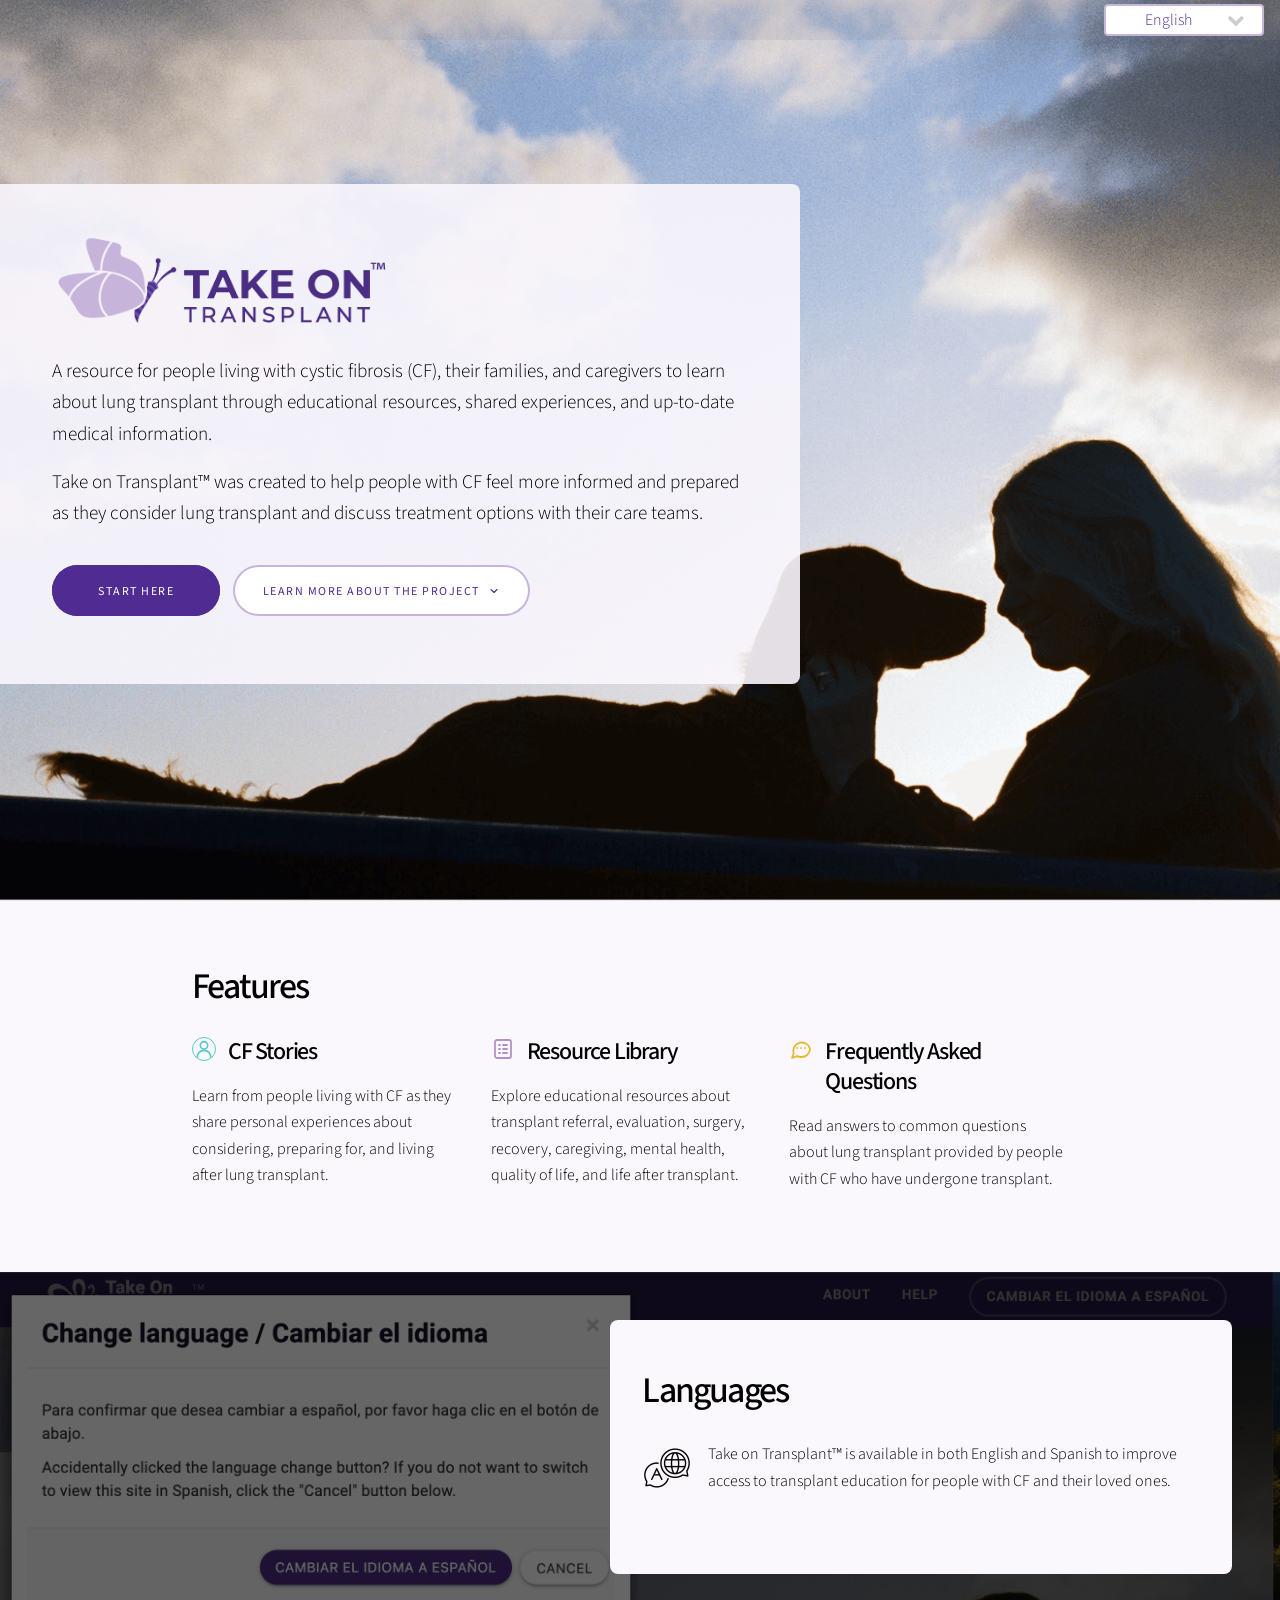
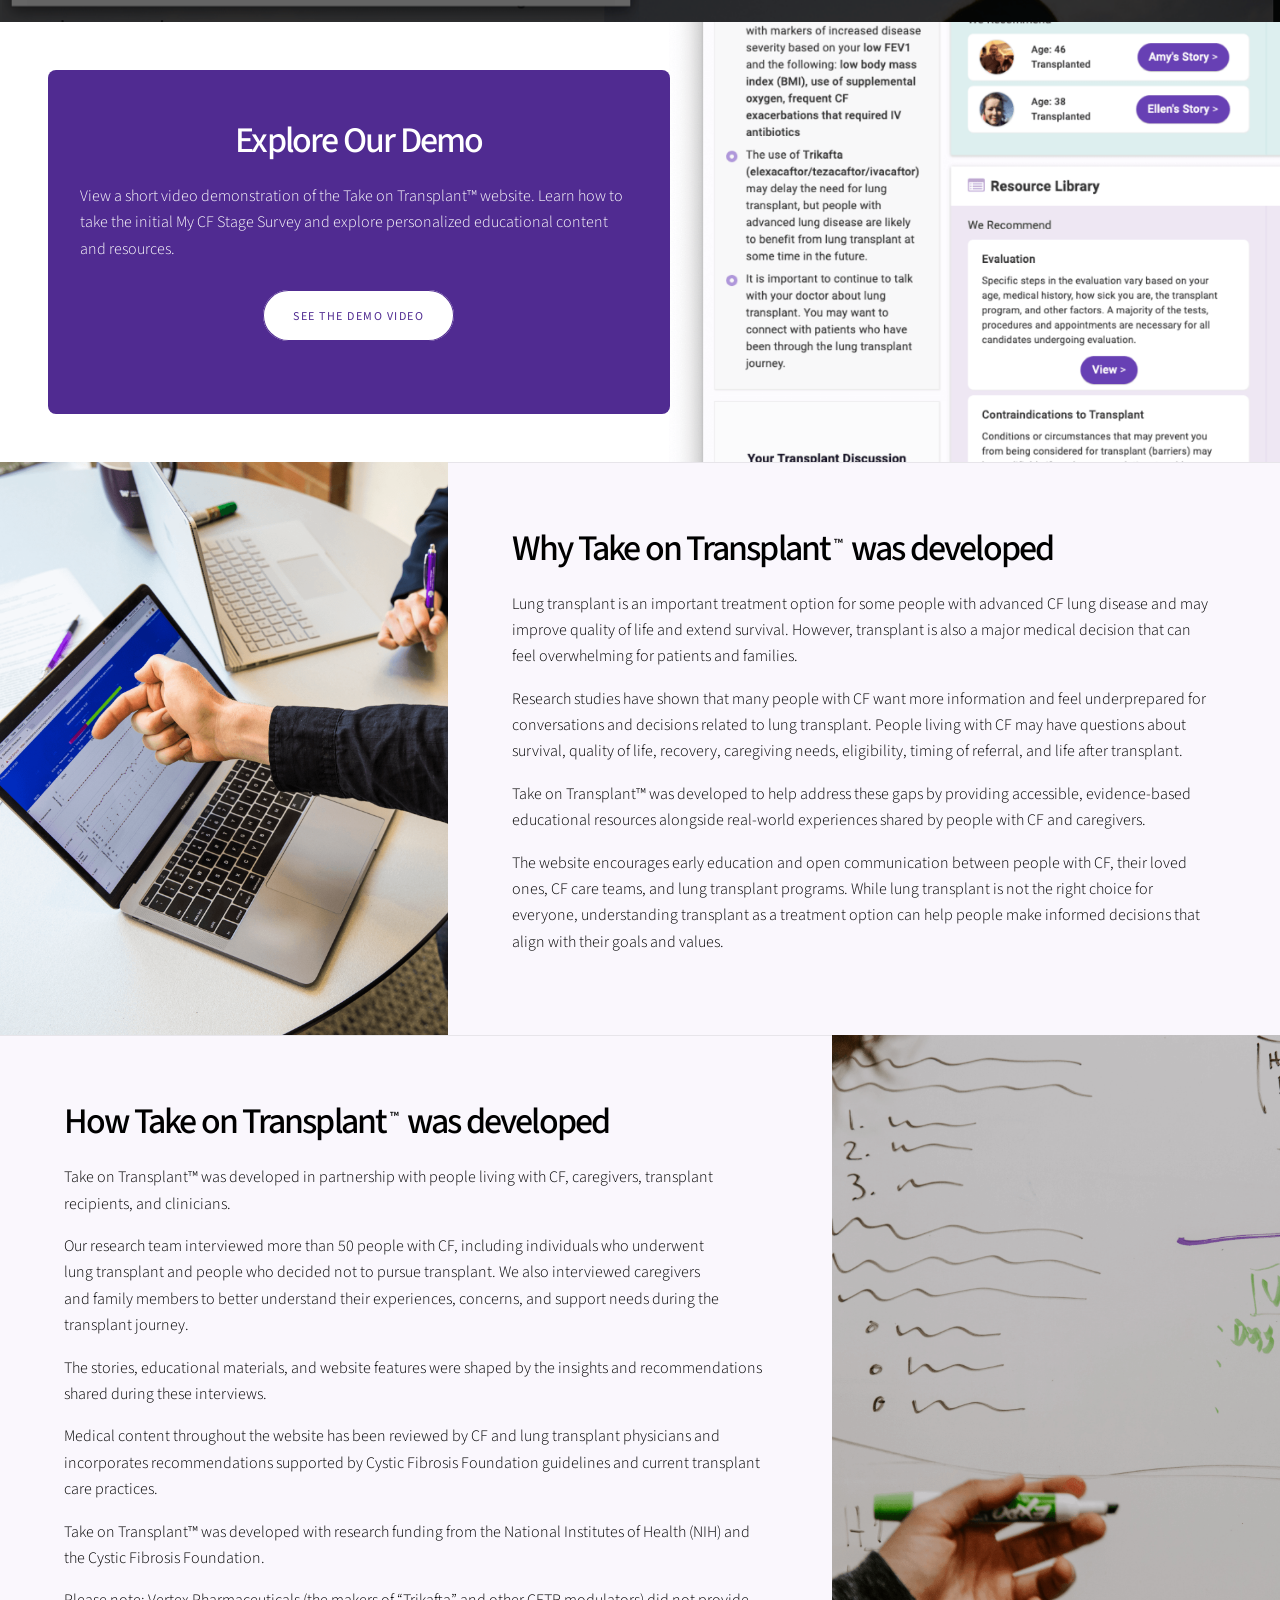
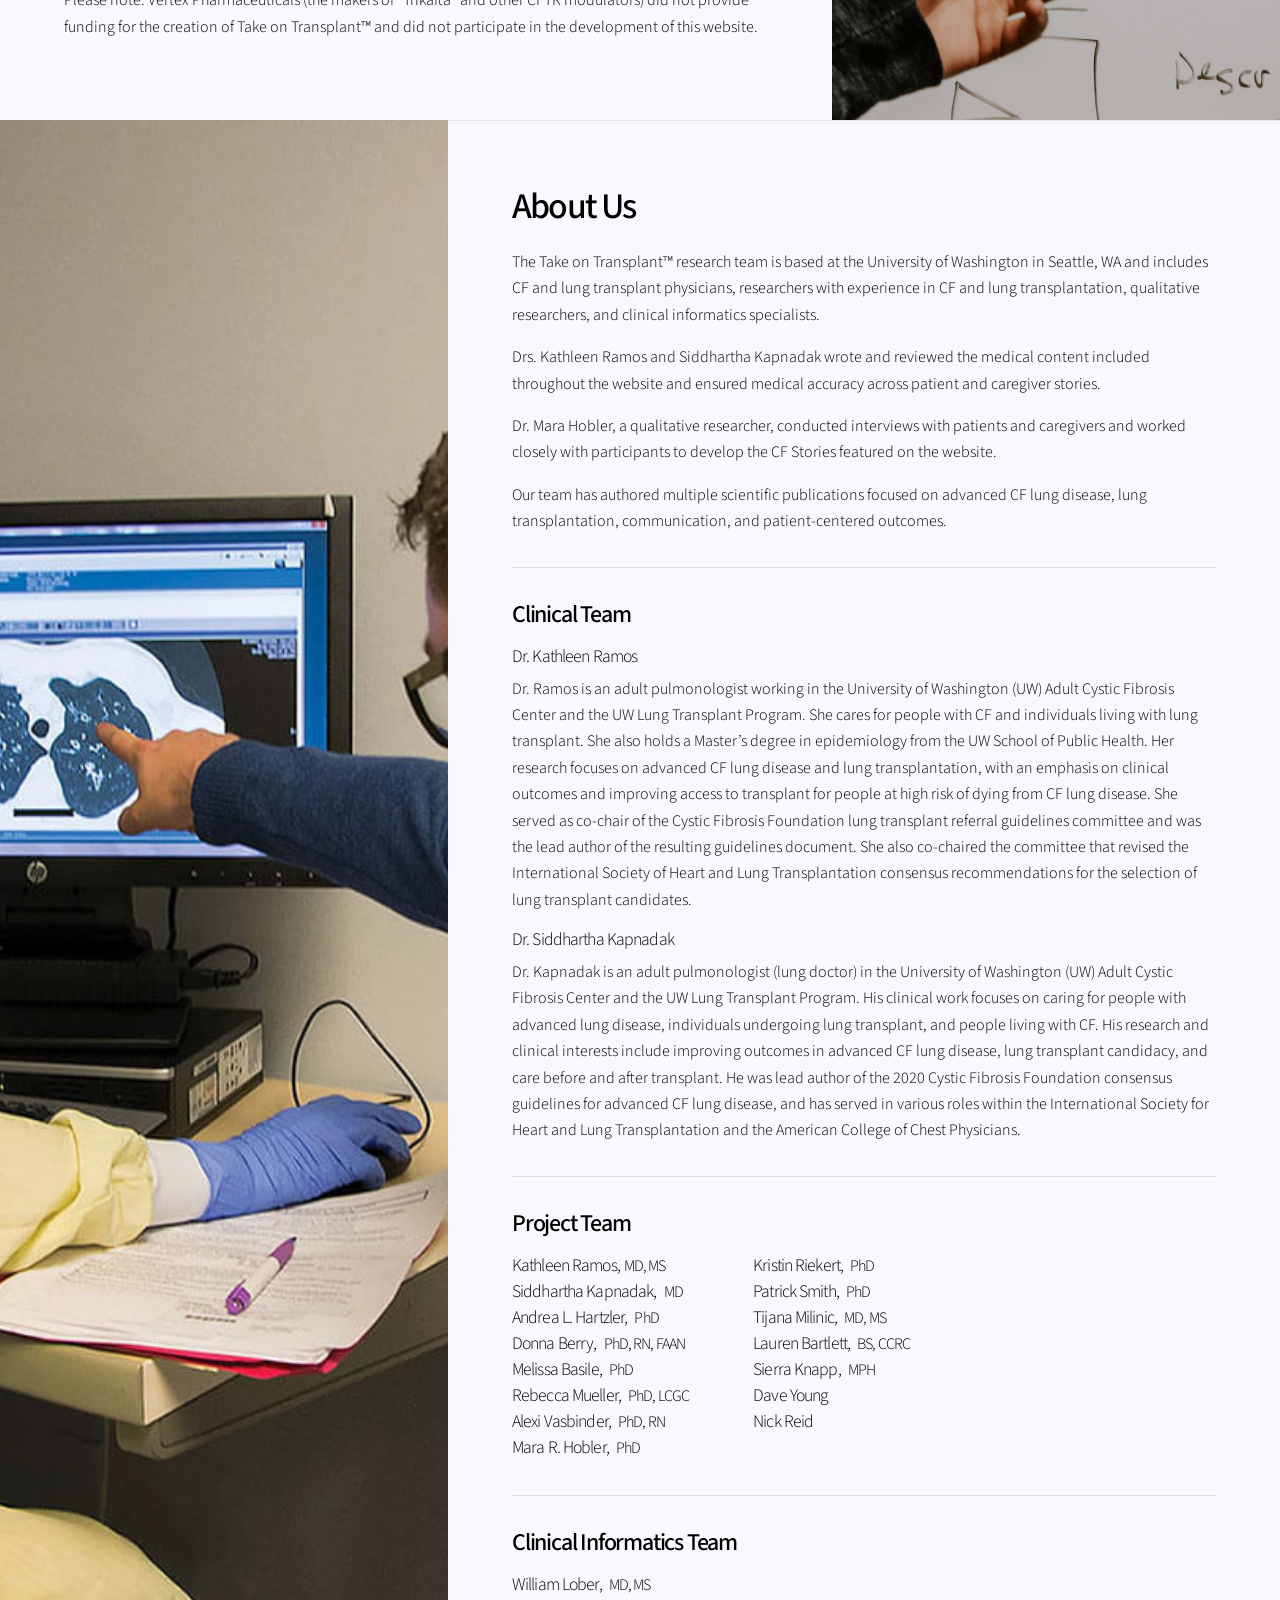
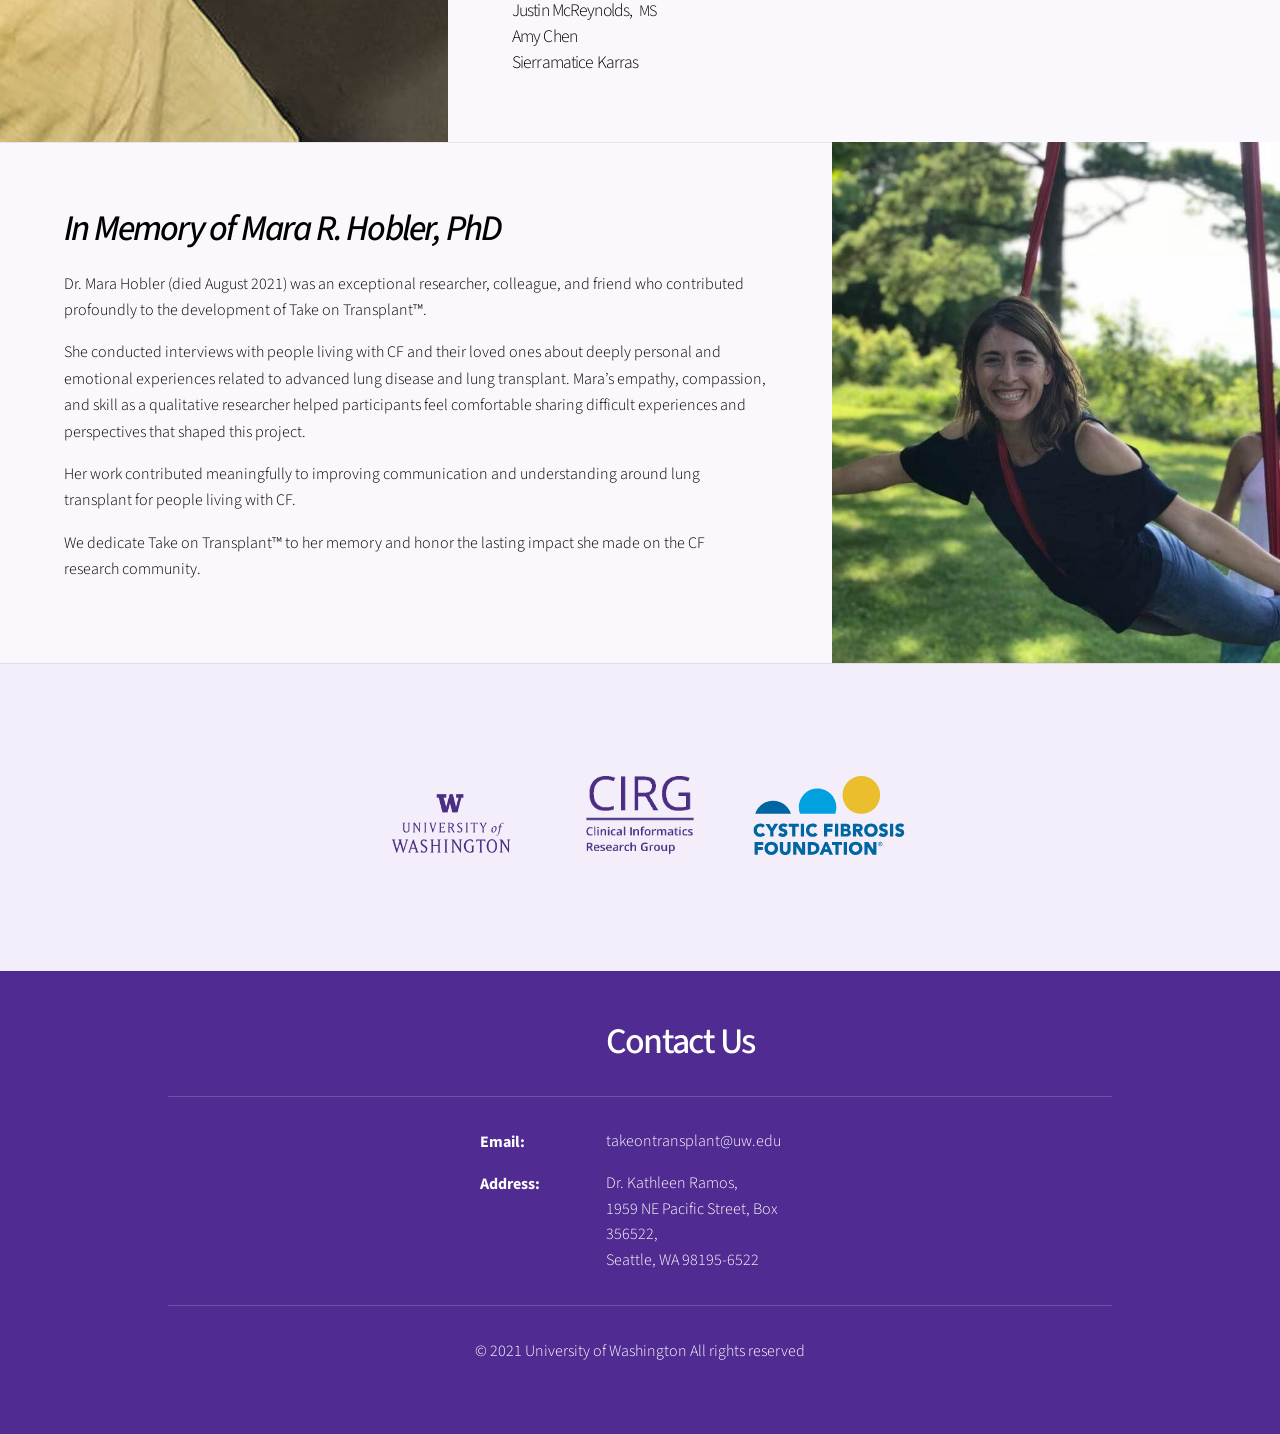
==== index.html @ 7a543ce3 "fix README, minor styling fixes" ====
<!doctype html>

<html lang="en">
  <head>
    <title>Take on Transplant</title>
    <meta charset="utf-8" />
    <meta
      name="viewport"
      content="width=device-width, initial-scale=1, user-scalable=no"
    />
    <meta
      name="description"
      content="Take on Transplant is a resource for people living with cystic fibrosis (CF), their families, and caregivers to learn about lung transplant through educational resources, shared experiences, and up-to-date medical information."
    />
    <link rel="preconnect" href="https://fonts.googleapis.com" />
    <link rel="preconnect" href="https://fonts.gstatic.com" crossorigin />
    <link
      href="https://fonts.googleapis.com/css?family=Source+Sans+Pro:300,300i,400,400i,700,700i&display=swap"
      rel="stylesheet"
    />
    <link rel="icon" type="image/x-icon" href="favicon.ico" />
    <link
      rel="stylesheet"
      href="assets/css/main.css?08-16-26%2015%3A47%3A34%20"
    />
  </head>
  <noscript
    ><p class="noscript">Your browser does not support JavaScript!</p></noscript
  >
  <body class="is-preload">
    <header>
      <div>
        <select
          id="languageSwitcher"
          aria-label="Select language"
          data-i18n-attr="aria-label:languageSwitcherLabel"
        >
          <option value="en_US">English</option>
          <option value="es_MX">Español</option>
        </select>
      </div>
    </header>

    <!-- Wrapper -->
    <div id="wrapper" class="divided">
      <!-- One -->
      <section
        class="banner style2 orient-left content-align-left fullscreen bg-alt"
      >
        <div class="content wide default-background lighten">
          <h1 class="hero-logo-container">
            <img
              src="images/Take_on_Transplant_01_cropped.png"
              alt="Take on Transplant"
              class="hero-logo"
            />
          </h1>
          <p class="major" data-i18n="heroDescription1">
            A resource for people living with cystic fibrosis (CF), their
            families, and caregivers to learn about lung transplant through
            educational resources, shared experiences, and up-to-date medical
            information.
          </p>
          <p class="major" data-i18n="heroDescription2">
            Take on Transplant™ was created to help people with CF feel more
            informed and prepared as they consider lung transplant and discuss
            treatment options with their care teams.
          </p>

          <ul class="actions stacked">
            <li class="hero-buttons-container">
              <a
                href="https://clone-dhair2-dev.cirg.washington.edu/"
                class="button big wide primary"
                id="btnGoToApp"
              >
                <span data-i18n="startHere">Start Here</span>
              </a>
              <a href="#first" class="button big wide">
                <span data-i18n="learnMore">Learn More About the Project</span>
                <svg
                  class="button-icon"
                  viewBox="0 0 24 24"
                  aria-hidden="true"
                  focusable="false"
                >
                  <path d="M6 9l6 6 6-6" />
                </svg>
              </a>
            </li>
          </ul>
        </div>
        <div class="image">
          <img src="images/Logo Background.png" alt="" loading="lazy" />
        </div>
      </section>
      <section class="default-background wrapper style1 align-left">
        <div class="inner">
          <h2 id="first" data-i18n="featuresTitle">Features</h2>
          <div class="items features-container">
            <section class="feature">
              <div class="feature-title">
                <svg
                  class="feature-icon story"
                  viewBox="0 0 24 24"
                  aria-hidden="true"
                  focusable="false"
                >
                  <circle cx="12" cy="8" r="4" />
                  <path d="M4.5 21a7.5 7.5 0 0 1 15 0" />
                </svg>
                <h3 data-i18n="cfStoriesTitle">CF Stories</h3>
              </div>
              <p data-i18n="cfStoriesDescription">
                Learn from people living with CF as they share personal
                experiences about considering, preparing for, and living after
                lung transplant.
              </p>
            </section>
            <section class="feature">
              <div class="feature-title">
                <svg
                  class="feature-icon resource"
                  viewBox="0 0 24 24"
                  aria-hidden="true"
                  focusable="false"
                >
                  <rect x="4" y="3" width="16" height="18" rx="2" />
                  <path d="M8 8h1M12 8h4M8 12h1M12 12h4M8 16h1M12 16h4" />
                </svg>
                <h3 data-i18n="resourceLibraryTitle">Resource Library</h3>
              </div>
              <p data-i18n="resourceLibraryDescription">
                Explore educational resources about transplant referral,
                evaluation, surgery, recovery, caregiving, mental health,
                quality of life, and life after transplant.
              </p>
            </section>
            <section class="feature">
              <div class="feature-title">
                <svg
                  class="feature-icon faq"
                  viewBox="0 0 24 24"
                  aria-hidden="true"
                  focusable="false"
                >
                  <path
                    d="M21 11.5a8.4 8.4 0 0 1-9 8.5 9.7 9.7 0 0 1-4-.9L3 21l1.6-4.3A8.3 8.3 0 1 1 21 11.5Z"
                  />
                  <path d="M8 11h.01M12 11h.01M16 11h.01" />
                </svg>
                <h3 data-i18n="faqTitle">Frequently Asked Questions</h3>
              </div>
              <p data-i18n="faqDescription">
                Read answers to common questions about lung transplant provided
                by people with CF who have undergone transplant.
              </p>
            </section>
          </div>
        </div>
      </section>

      <section
        class="spotlight style5 orient-right content-align-left image-position-left invert"
      >
        <div class="image fade-bg">
          <img
            src="images/languageSwitch.png"
            alt="Language Switch"
            loading="lazy"
          />
        </div>
        <div class="content default-background">
          <h2 id="languages" class="default-color text-left" data-i18n="languagesTitle">
            Languages
          </h2>
          <div class="items flex-align-center pt-half pb-2 default-color">
            <img
              src="images/language.png"
              alt="Language icon"
              width="50"
              loading="lazy"
            />
            <p data-i18n="languagesDescription" class="text-left">
              Take on Transplant™ is available in both English and Spanish to
              improve access to transplant education for people with CF and
              their loved ones.
            </p>
          </div>
        </div>
      </section>

      <section
        class="spotlight style5 orient-left content-align-left image-position-center invert"
        style="background: #502b91"
        id="videoDemoSection"
      >
        <div class="content">
          <h2 id="demo" data-i18n="exploreDemoTitle">Explore Our Demo</h2>

          <p
            class="content-description text-left"
            data-i18n="exploreDemoDescription"
          >
            View a short video demonstration of the Take on Transplant™ website.
            Learn how to take the initial My CF Stage Survey and explore
            personalized educational content and resources.
          </p>

          <a onclick="showVideo(event, false)" href="#video" class="button">
            <span data-i18n="seeDemoVideo">See the Demo Video</span>
          </a>
          <p></p>
        </div>
        <div class="image">
          <img src="images/Header.png" alt="" loading="lazy" />
        </div>
      </section>

      <section class="wrapper style1 align-center is-hidden" id="videoSection">
        <div class="inner video-wrapper">
          <div class="video-close-container">
            <button class="button plain" onClick="killVideo()">Close X</button>
          </div>
          <div class="video-container"></div>
        </div>
      </section>

      <section
        class="default-background spotlight style1 orient-right content-align-left image-position-center"
      >
        <div class="content">
          <h2 data-i18n-html="whyDevelopedTitle">
            Why Take on Transplant<sup>™</sup> was developed
          </h2>
          <p data-i18n="whyDevelopedParagraph1">
            Lung transplant is an important treatment option for some people
            with advanced CF lung disease and may improve quality of life and
            extend survival. However, transplant is also a major medical
            decision that can feel overwhelming for patients and families.
          </p>
          <p data-i18n="whyDevelopedParagraph2">
            Research studies have shown that many people with CF want more
            information and feel underprepared for conversations and decisions
            related to lung transplant. People living with CF may have questions
            about survival, quality of life, recovery, caregiving needs,
            eligibility, timing of referral, and life after transplant.
          </p>
          <p data-i18n="whyDevelopedParagraph3">
            Take on Transplant™ was developed to help address these gaps by
            providing accessible, evidence-based educational resources alongside
            real-world experiences shared by people with CF and caregivers.
          </p>
          <p data-i18n="whyDevelopedParagraph4">
            The website encourages early education and open communication
            between people with CF, their loved ones, CF care teams, and lung
            transplant programs. While lung transplant is not the right choice
            for everyone, understanding transplant as a treatment option can
            help people make informed decisions that align with their goals and
            values.
          </p>
        </div>
        <div class="image">
          <img
            src="images/20180808_Neuro CSE Shoot_118 1.png"
            alt=""
            loading="lazy"
          />
        </div>
      </section>

      <section
        class="default-background spotlight style1 orient-left content-align-left image-position-center"
      >
        <div class="content">
          <h2 data-i18n-html="howDevelopedTitle">
            How Take on Transplant<sup>™</sup> was developed
          </h2>
          <p data-i18n="howDevelopedParagraph1">
            Take on Transplant™ was developed in partnership with people living
            with CF, caregivers, transplant recipients, and clinicians.
          </p>
          <p data-i18n="howDevelopedParagraph2">
            Our research team interviewed more than 50 people with CF, including
            individuals who underwent lung transplant and people who decided not
            to pursue transplant. We also interviewed caregivers and family
            members to better understand their experiences, concerns, and
            support needs during the transplant journey.
          </p>
          <p data-i18n="howDevelopedParagraph3">
            The stories, educational materials, and website features were shaped
            by the insights and recommendations shared during these interviews.
          </p>
          <p data-i18n="howDevelopedParagraph4">
            Medical content throughout the website has been reviewed by CF and
            lung transplant physicians and incorporates recommendations
            supported by Cystic Fibrosis Foundation guidelines and current
            transplant care practices.
          </p>
          <p data-i18n="howDevelopedParagraph5">
            Take on Transplant™ was developed with research funding from the
            National Institutes of Health (NIH) and the Cystic Fibrosis
            Foundation.
          </p>
          <p data-i18n="howDevelopedParagraph6">
            Please note: Vertex Pharmaceuticals (the makers of “Trikafta” and
            other CFTR modulators) did not provide funding for the creation of
            Take on Transplant™ and did not participate in the development of
            this website.
          </p>
        </div>
        <div class="image">
          <img
            src="images/kaleidico-26MJGnCM0Wc-unsplash.png"
            alt=""
            loading="lazy"
          />
        </div>
      </section>

      <section
        class="default-background spotlight style1 orient-right content-align-left image-position-center"
      >
        <div class="content">
          <h2 data-i18n="aboutUsTitle">About Us</h2>
          <p data-i18n="aboutUsParagraph1">
            The Take on Transplant™ research team is based at the University of
            Washington in Seattle, WA and includes CF and lung transplant
            physicians, researchers with experience in CF and lung
            transplantation, qualitative researchers, and clinical informatics
            specialists.
          </p>
          <p data-i18n="aboutUsParagraph2">
            Drs. Kathleen Ramos and Siddhartha Kapnadak wrote and reviewed the
            medical content included throughout the website and ensured medical
            accuracy across patient and caregiver stories.
          </p>
          <p data-i18n="aboutUsParagraph3">
            Dr. Mara Hobler, a qualitative researcher, conducted interviews with
            patients and caregivers and worked closely with participants to
            develop the CF Stories featured on the website.
          </p>
          <p data-i18n="aboutUsParagraph4">
            Our team has authored multiple scientific publications focused on
            advanced CF lung disease, lung transplantation, communication, and
            patient-centered outcomes.
          </p>
          <hr class="dark" />
          <h3 data-i18n="clinicalTeamTitle" class="narrow-gap">
            Clinical Team
          </h3>
          <h4 id="Ramos" data-i18n="ramosName" class="half-gap">
            Dr. Kathleen Ramos
          </h4>
          <p data-i18n="ramosParagraph">
            Dr. Ramos is an adult pulmonologist working in the University of
            Washington (UW) Adult Cystic Fibrosis Center and the UW Lung
            Transplant Program. She cares for people with CF and individuals
            living with lung transplant. She also holds a Master’s degree in
            epidemiology from the UW School of Public Health. Her research
            focuses on advanced CF lung disease and lung transplantation, with
            an emphasis on clinical outcomes and improving access to transplant
            for people at high risk of dying from CF lung disease. She served as
            co-chair of the Cystic Fibrosis Foundation lung transplant referral
            guidelines committee and was the lead author of the resulting
            guidelines document. She also co-chaired the committee that revised
            the International Society of Heart and Lung Transplantation
            consensus recommendations for the selection of lung transplant
            candidates.
          </p>
          <h4 id="Kapnadak" data-i18n="kapnadakName" class="half-gap">
            Dr. Siddhartha Kapnadak
          </h4>
          <p data-i18n="kapnadakParagraph">
            Dr. Kapnadak is an adult pulmonologist (lung doctor) in the
            University of Washington (UW) Adult Cystic Fibrosis Center and the
            UW Lung Transplant Program. His clinical work focuses on caring for
            people with advanced lung disease, individuals undergoing lung
            transplant, and people living with CF. His research and clinical
            interests include improving outcomes in advanced CF lung disease,
            lung transplant candidacy, and care before and after transplant. He
            was lead author of the 2020 Cystic Fibrosis Foundation consensus
            guidelines for advanced CF lung disease, and has served in various
            roles within the International Society for Heart and Lung
            Transplantation and the American College of Chest Physicians.
          </p>
          <hr class="dark" />
          <div>
            <h3 data-i18n="projectTeamTitle" class="narrow-gap">
              Project Team
            </h3>
            <div class="flex-align-start flex-gap-4 flex-wrap">
              <h4 class="flex-list">
                <span>Kathleen Ramos,<span class="degree">MD, MS</span></span>
                <span>Siddhartha Kapnadak, <span class="degree">MD</span></span>
                <span>Andrea L. Hartzler, <span class="degree">PhD</span></span>
                <span
                  >Donna Berry, <span class="degree">PhD, RN, FAAN</span></span
                >
                <span>Melissa Basile, <span class="degree">PhD</span></span>
                <span
                  >Rebecca Mueller, <span class="degree">PhD, LCGC</span></span
                >
                <span
                  >Alexi Vasbinder, <span class="degree">PhD, RN</span></span
                >
                <span>Mara R. Hobler, <span class="degree">PhD</span></span>
              </h4>
              <h4 class="flex-list">
                <span>Kristin Riekert, <span class="degree">PhD</span></span>
                <span>Patrick Smith, <span class="degree">PhD</span></span>
                <span>Tijana Milinic, <span class="degree">MD, MS</span></span>
                <span
                  >Lauren Bartlett, <span class="degree">BS, CCRC</span></span
                >
                <span>Sierra Knapp, <span class="degree">MPH</span></span>
                <span>Dave Young</span>
                <span>Nick Reid</span>
              </h4>
            </div>
          </div>
          <hr class="dark" />
          <div>
            <h3 data-i18n="clinicalInformaticsTeamTitle" class="narrow-gap">
              Clinical Informatics Team
            </h3>
            <h4
              class="flex-list"
              data-i18n-html="clinicalInformaticsTeamMembers"
            >
              <span>William Lober, <span class="degree">MD, MS</span></span>
              <span>Justin McReynolds, <span class="degree">MS</span></span>
              <span>Amy Chen</span>
              <span>Sierramatice Karras</span>
            </h4>
          </div>
        </div>
        <div class="image">
          <img src="images/cflt_landing_main.jpeg" alt="" loading="lazy" />
        </div>
      </section>

      <section
        class="default-background spotlight style1 orient-left content-align-left image-position-center"
      >
        <div class="content">
          <h2>
            <i data-i18n="inMemoryTitle">In Memory of Mara R. Hobler, PhD</i>
          </h2>
          <p data-i18n="inMemoryParagraph1">
            Dr. Mara Hobler (died August 2021) was an exceptional researcher,
            colleague, and friend who contributed profoundly to the development
            of Take on Transplant™.
          </p>
          <p data-i18n="inMemoryParagraph2">
            She conducted interviews with people living with CF and their loved
            ones about deeply personal and emotional experiences related to
            advanced lung disease and lung transplant. Mara’s empathy,
            compassion, and skill as a qualitative researcher helped
            participants feel comfortable sharing difficult experiences and
            perspectives that shaped this project.
          </p>
          <p data-i18n="inMemoryParagraph3">
            Her work contributed meaningfully to improving communication and
            understanding around lung transplant for people living with CF.
          </p>
          <p data-i18n="inMemoryParagraph4">
            We dedicate Take on Transplant™ to her memory and honor the lasting
            impact she made on the CF research community.
          </p>
        </div>
        <div class="image">
          <img src="images/Mara.JPG" alt="" loading="lazy" />
        </div>
      </section>

      <span class="clip-spacer"></span>

      <!-- Seven -->
      <section class="wrapper style1 align-center bg-alt">
        <div class="inner medium">
          <div class="items style3 medium">
            <section>
              <a href="https://www.washington.edu/" target="_blank"
                ><img
                  src="images/uwLogo-transparentbg.png"
                  class="image fit uw-footer-logo"
                  alt="UW logo"
              /></a>
            </section>
            <section>
              <a href="https://www.cirg.washington.edu/" target="_blank"
                ><img
                  src="images/CIRG_logo.png"
                  class="image fit cirg-footer-logo"
                  alt="CIRG logo"
                  loading="lazy"
              /></a>
            </section>
            <section>
              <a href="https://www.cff.org/" target="_blank"
                ><img
                  src="images/cf_foundation.svg"
                  class="image fit cf-footer-logo"
                  alt="CF foundation logo"
                  loading="lazy"
              /></a>
            </section>
          </div>
        </div>
      </section>

      <!-- Footer -->
      <footer class="wrapper style1 align-center">
        <div class="inner">
          <div class="footer-contact">
            <div class="footer-contact-row">
              <div class="footer-contact-label">&nbsp;</div>
              <div class="footer-contact-value">
                <h2 data-i18n="contactUs" class="footer-heading">Contact Us</h2>
              </div>
            </div>
          </div>
          <hr />
          <div class="footer-contact">
            <div class="footer-contact-row">
              <div class="footer-contact-label">
                <span data-i18n="emailLabel">Email:</span>
              </div>

              <div class="footer-contact-value">
                <a href="mailto:takeontransplant@uw.edu">
                  takeontransplant@uw.edu
                </a>
              </div>
            </div>
            <div class="footer-contact-row">
              <div class="footer-contact-label">
                <span data-i18n="addressLabel">Address:</span>
              </div>

              <div class="footer-contact-value">
                Dr. Kathleen Ramos,<br />
                1959 NE Pacific Street, Box 356522,<br />
                Seattle, WA 98195-6522
              </div>
            </div>
          </div>
          <hr />
          <p data-i18n="copyright" class="footer-copyright">
            &copy; 2021 University of Washington All rights reserved
          </p>
        </div>
      </footer>
    </div>

    <!-- Scripts -->
    <script src="assets/js/main.js?08-16-26%2014%3A47%3A34%20"></script>
    <script src="assets/js/translation.js?08-16-26%2014%3A47%3A34%20"></script>
  </body>
</html>
---- assets/css/main.css ----
:root{--primary-color: #502b91;--button-hover-color: #331163;--button-border-color: #c7b4da;--alt-background-color: #f3eefa;--page-background-color: #faf7fd;--header-background-color: #88868b26;--warning-color: #e5b92e;--feature-story-color: #57c9c9;--feature-resource-color: #b292c8;--feature-faq-color: #e5b92e}html{box-sizing:border-box;font-size:18pt;scroll-behavior:smooth}*,*::before,*::after{box-sizing:inherit}html,body,div,header,footer,section,h1,h2,h3,h4,p,ul,li,a,span,i,sup,img{margin:0;padding:0;border:0;font:inherit;vertical-align:baseline}body{margin:0;min-width:320px;background:#fff;color:#000;font-family:"Source Sans Pro",Helvetica,sans-serif;font-size:1rem;font-weight:300;line-height:1.65;-webkit-text-size-adjust:none}body.is-preload *,body.is-preload *::before,body.is-preload *::after{animation:none !important;transition:none !important}h1,h2,h3,h4,p{text-wrap:pretty}h1,h2,h3,h4{margin:0 0 1.25rem;font-weight:300;line-height:1.25;letter-spacing:-0.05em}h1{font-size:3.5rem;font-weight:900;line-height:1.2}h2{font-size:2.25rem;font-weight:500}h3{font-size:1.5rem;font-weight:500}h4{font-size:1.1rem}p{margin-bottom:1rem}p.major{font-size:1.2rem}h3.narrow-gap{margin-bottom:1rem}h4.half-gap{margin-bottom:.5rem}i{font-style:italic}sup{position:relative;top:-0.75rem;left:4px;margin-right:8px;font-size:.85rem}hr{margin:2rem 0;border:0;border-bottom:1px solid rgba(239,231,231,.2)}hr.dark{border-bottom-color:rgba(137,131,131,.2)}a{color:#000;text-decoration:underline;transition:color .2s ease-in-out}a:hover{color:#47d3e5;text-decoration:none}header{position:fixed;z-index:999;top:0;left:0;display:flex;align-items:center;justify-content:flex-end;width:100%;padding:4px 16px;gap:16px;background:var(--header-background-color)}select{width:100%;min-width:160px;height:2rem;padding:0 2.75rem 0 .825rem;appearance:none;border:2px solid var(--button-border-color);border-radius:4px;outline:0;background-color:#fff;background-image:url("data:image/svg+xml;charset=utf8,%3Csvg xmlns='http://www.w3.org/2000/svg' width='40' height='40' preserveAspectRatio='none' viewBox='0 0 40 40'%3E%3Cpath d='M9.4,12.3l10.4,10.4l10.4-10.4c0.2-0.2,0.5-0.4,0.9-0.4c0.3,0,0.6,0.1,0.9,0.4l3.3,3.3c0.2,0.2,0.4,0.5,0.4,0.9 c0,0.4-0.1,0.6-0.4,0.9L20.7,31.9c-0.2,0.2-0.5,0.4-0.9,0.4c-0.3,0-0.6-0.1-0.9-0.4L4.3,17.3c-0.2-0.2-0.4-0.5-0.4-0.9 c0-0.4,0.1-0.6,0.4-0.9l3.3-3.3c0.2-0.2,0.5-0.4,0.9-0.4S9.1,12.1,9.4,12.3z' fill='rgba(0, 0, 0, 0.2)' /%3E%3C/svg%3E");background-repeat:no-repeat;background-position:calc(100% - 1rem) center;background-size:1.25rem;color:var(--primary-color);font:inherit;text-align:center;text-overflow:ellipsis}select:focus{border-color:var(--button-hover-color);box-shadow:0 0 0 1px var(--button-hover-color)}select option{color:#000;background:#fff}#wrapper{width:100%;overflow-x:hidden;background-color:inherit}#wrapper.divided>*{box-shadow:inset 0 1px 0 rgba(0,0,0,.075)}#wrapper.divided>:first-child{box-shadow:none !important}#wrapper.divided>.invert{box-shadow:inset 0 1px 0 rgba(255,255,255,.125)}#wrapper>.invert{color:#fff;background-color:#000}#wrapper>.invert a,#wrapper>.invert h2{color:#fff}#wrapper>.invert a:hover{color:#47d3e5}.default-background{background-color:var(--page-background-color) !important}.default-background.lighten{background-color:rgba(250,247,253,.9019607843) !important}.default-color{color:#000 !important}.bg-alt{background-color:var(--alt-background-color) !important}.align-left,.content-align-left{text-align:left}.align-center{text-align:center}.image{position:relative;display:inline-block;border:0;border-radius:4px}.image img{display:block;border-radius:4px}.image.fit{display:block;width:100%;max-width:200px;margin:auto}.banner .image,.spotlight .image{background-color:rgba(0,0,0,.125)}.spotlight.invert .image{background-color:rgba(255,255,255,.125)}.button,button{display:inline-block;max-width:26rem;height:4.25em;padding:.25rem 2.5em;overflow:hidden;appearance:none;border:0;border-radius:3.75em;background:#fff;box-shadow:inset 0 0 0 2px var(--button-border-color);color:var(--primary-color) !important;cursor:pointer;font:inherit;font-size:.75rem;font-weight:400;letter-spacing:.125em;line-height:3.75em;text-align:center;text-decoration:none;text-overflow:ellipsis;text-transform:uppercase;white-space:nowrap;transition:background-color .2s ease-in-out,box-shadow .2s ease-in-out,color .2s ease-in-out}.button.wide{min-width:14em}.button.primary{background-color:var(--primary-color) !important;box-shadow:inset 0 0 0 2px var(--primary-color);color:#fff !important}.button:hover,button:hover,#wrapper>.invert .button:hover{background-color:var(--button-hover-color) !important;box-shadow:inset 0 0 0 1px var(--button-hover-color);color:#fff !important}.button:active,button:active{background-color:rgba(71,211,229,.2);box-shadow:inset 0 0 0 1px var(--button-hover-color);color:var(--button-hover-color) !important}.button.primary:hover,.button.primary:active{background-color:rgba(80,43,145,.2);box-shadow:inset 0 0 0 1px var(--primary-color);color:#fff !important}button.plain{width:auto;height:auto;padding:0;border:0;border-radius:0;background:rgba(0,0,0,0);box-shadow:none;line-height:normal}#wrapper>.invert .button{background-color:#fff;box-shadow:inset 0 0 0 1px var(--primary-color)}ul.actions{display:flex;margin:0 0 2rem -1rem;padding-left:0;list-style:none;cursor:default}ul.actions li{padding-left:1rem;vertical-align:middle}ul.actions.stacked{flex-direction:column;margin-left:0}ul.actions.stacked li{padding:1.3rem 0 0}ul.actions.stacked li:first-child{padding-top:0}.hero-logo-container{margin-bottom:.6rem !important}.hero-logo{height:1.75em}.hero-buttons-container{display:flex;gap:.8rem;margin-top:1.2rem}.button-icon{width:1em;height:1em;margin-left:.3rem;vertical-align:-0.125em;fill:none;stroke:currentColor;stroke-width:2.25;stroke-linecap:round;stroke-linejoin:round}.banner.style2{position:relative;display:flex;align-items:center;justify-content:flex-start;min-height:100vh;overflow-x:hidden;background-color:inherit;text-align:left}.banner.style2 .content{position:relative;z-index:1;width:40rem;max-width:100%;margin-bottom:2rem;padding:5.25rem 5.25rem 3.25rem;border-radius:.5rem;background-color:inherit}.banner.style2 .content.wide{width:50rem;padding:3rem 3.25rem 2.25rem}.banner.style2.orient-left .content{border-top-left-radius:0;border-bottom-left-radius:0}.banner.style2 .image{position:absolute;top:0;left:0;width:100%;height:100%;border-radius:0}.banner.style2 .image img,.spotlight.style1 .image img,.spotlight.style5 .image img{position:absolute;top:0;left:0;display:block;width:100%;height:100%;border-radius:0;object-fit:cover;object-position:center}.spotlight.style1{position:relative;display:flex;align-items:stretch;flex-direction:row;justify-content:flex-end;overflow-x:hidden;text-align:left}.spotlight.style1.orient-right{flex-direction:row-reverse}.spotlight.style1 .content{align-self:center;flex:1 1 auto;width:65%;max-width:64rem;margin:0 auto;padding:7rem 7rem 5rem}.spotlight.style1 .image{flex:0 0 auto;width:35%;min-width:25rem;border-radius:0}.spotlight.style5{position:relative;display:flex;align-items:center;justify-content:center;padding:5rem 5.25rem;overflow-x:hidden;background-color:inherit;text-align:center}.spotlight.style5.orient-left{justify-content:flex-start}.spotlight.style5.orient-right{justify-content:flex-end}.spotlight.style5 .content{position:relative;z-index:1;width:40rem;max-width:52.5%;padding:3.5rem;border-radius:.5rem;background-color:inherit}.spotlight.style5 .image{position:absolute;top:0;left:0;width:100%;height:100%;border-radius:0}.spotlight.style5.image-position-left .image img{object-position:left}.fade-bg{opacity:.4}.content .content-description{margin-bottom:1.75rem !important}.features-container{display:flex;flex-wrap:wrap;gap:1.5rem;margin-top:1.75rem}@media(min-width: 768px){.features-container .feature{flex:1;max-width:calc(33.333% - 1.5rem)}}.features-container .feature-title{display:flex;align-items:flex-start;gap:.75rem;margin-bottom:1rem !important}.features-container .feature-title h3{margin:0 !important}.feature-icon{flex:0 0 auto;width:1.5rem;height:1.5rem;fill:none;stroke:currentColor;stroke-width:1.8;stroke-linecap:round;stroke-linejoin:round}.story{color:var(--feature-story-color);border:1px solid var(--feature-story-color);border-radius:100%}.resource{color:var(--feature-resource-color)}.faq{color:var(--feature-faq-color)}.flex-align-center{display:flex;align-items:center;gap:1rem}.flex-align-center p{margin:0}.flex-align-start{display:flex;align-items:flex-start;gap:1rem}.flex-gap-4{gap:4rem}.flex-wrap{flex-wrap:wrap}.flex-list{display:flex;flex-direction:column;gap:.25rem;margin-bottom:.25rem}.degree{margin-left:4px;font-size:1rem}.pt-half{padding-top:.5rem !important}.pb-2{padding-bottom:2rem !important}.text-left{text-align:left !important}.is-hidden{display:none !important;visibility:hidden !important;max-height:0 !important;overflow:hidden !important;opacity:0 !important}.video-wrapper{position:relative;max-width:100%;padding:0}.video-close-container{position:absolute;z-index:10;top:16px;right:60px}.video-container{position:relative;width:100%;overflow:hidden;aspect-ratio:16/9;background:rgba(0,0,0,0)}.video-container iframe{position:absolute;top:-2px;left:-2px;width:calc(100% + 4px);height:calc(100% + 4px);border:0}.wrapper.style1>.inner{width:64rem;max-width:100%;margin:0 auto;padding:7rem 3.5rem 5rem}.wrapper.style1>.inner.medium{width:50rem}.items.style3{position:relative;display:flex;flex-wrap:wrap;justify-content:center;margin:2rem 0}.items.style3>*{flex:0 0 auto}.items.style3.medium>*{width:calc(33.3333333333% - 2.1875rem);padding:1.09375rem 1.09375rem .1rem}.cirg-footer-logo{position:relative;width:70% !important;max-width:100%;margin:auto !important}footer{padding-bottom:1.35rem;background-color:var(--primary-color) !important;color:#fff !important}footer .inner{padding:3rem 2.5rem !important}.footer-heading{margin:0 !important;color:#fff !important}.footer-contact{display:flex;flex-direction:column;gap:1rem;max-width:640px;margin:0 auto;text-align:left}.footer-contact-row{display:grid;grid-template-columns:110px 1fr;align-items:start;gap:1rem;width:100%;margin:auto}.footer-contact-label{font-weight:700}.footer-contact-value{line-height:1.6}.footer-contact a{color:inherit;text-decoration:none}.footer-contact a:hover{text-decoration:underline}.footer-copyright{max-width:480px;margin:auto;text-align:center}.clip-spacer{clip-path:polygon(100% 0%, 0% 0%, 0% 65%, 1% 64.95%, 2% 64.8%, 3% 64.6%, 4% 64.3%, 5% 63.9%, 6% 63.45%, 7% 62.9%, 8% 62.25%, 9% 61.55%, 10% 60.8%, 11% 59.95%, 12% 59.05%, 13% 58.1%, 14% 57.1%, 15% 56.05%, 16% 55%, 17% 53.9%, 18% 52.8%, 19% 51.65%, 20% 50.5%, 21% 49.35%, 22% 48.2%, 23% 47.05%, 24% 45.9%, 25% 44.8%, 26% 43.75%, 27% 42.75%, 28% 41.75%, 29% 40.8%, 30% 39.9%, 31% 39.1%, 32% 38.35%, 33% 37.65%, 34% 37.05%, 35% 36.5%, 36% 36.05%, 37% 35.65%, 38% 35.35%, 39% 35.15%, 40% 35.05%, 41% 35%, 42% 35.05%, 43% 35.2%, 44% 35.45%, 45% 35.75%, 46% 36.15%, 47% 36.65%, 48% 37.2%, 49% 37.85%, 50% 38.55%, 51% 39.35%, 52% 40.2%, 53% 41.1%, 54% 42.05%, 55% 43.05%, 56% 44.1%, 57% 45.15%, 58% 46.3%, 59% 47.4%, 60% 48.55%, 61% 49.7%, 62% 50.85%, 63% 52%, 64% 53.15%, 65% 54.25%, 66% 55.35%, 67% 56.4%, 68% 57.45%, 69% 58.4%, 70% 59.35%, 71% 60.2%, 72% 61.05%, 73% 61.8%, 74% 62.45%, 75% 63.05%, 76% 63.6%, 77% 64.05%, 78% 64.4%, 79% 64.7%, 80% 64.85%, 81% 65%, 82% 65%, 83% 64.9%, 84% 64.75%, 85% 64.5%, 86% 64.2%, 87% 63.75%, 88% 63.25%, 89% 62.7%, 90% 62.05%, 91% 61.3%, 92% 60.5%, 93% 59.65%, 94% 58.75%, 95% 57.8%, 96% 56.8%, 97% 55.75%, 98% 54.65%, 99% 53.55%, 100% 52.4%);position:relative;top:120px;min-height:48px;margin-top:-48px;background:var(--alt-background-color);transform:rotate(180deg)}@media screen and (max-width: 1680px){html{font-size:14pt}.banner.style2 .content{padding:3.75rem 3.75rem 1.75rem}.spotlight.style1 .content{padding:5rem}.spotlight.style5{padding:3rem 3.75rem}.spotlight.style5 .content,.wrapper.style1>.inner{padding:3.5rem 2.5rem}}@media screen and (max-width: 1280px){html{font-size:12pt}.banner.style2 .content{padding:4rem 3rem 2rem}.spotlight.style1 .content{padding:4rem}.spotlight.style5{padding:3rem}.spotlight.style5 .content{padding:3rem 2rem}.wrapper.style1>.inner{padding:4rem}}@media screen and (max-width: 980px){.banner.style2 .content{padding:3.75rem 2.25rem 1.75rem}.spotlight.style1 .content{width:50%;min-width:0;padding:3.75rem 3rem}.spotlight.style1 .image{width:50%;min-width:0}.spotlight.style5{padding:3rem 2.25rem 2rem}.spotlight.style5 .content{padding:2.25rem}.wrapper.style1>.inner{padding:3.5rem 3rem 4.5rem}.items.style3.medium>*{width:100%;padding:1.75rem 1.75rem .1rem}}@media screen and (max-width: 736px){html{font-size:11pt}h1{font-size:2.5rem}h2{font-size:2rem}h3{font-size:1.25rem}h4{font-size:1rem}p.major{font-size:1.1rem}.banner.style2 .content{padding:2.5rem 1.5rem .5rem}.spotlight.style1 .content{padding:2.5rem 2rem}.spotlight.style5{padding:2rem 1.5rem 2.5rem}.spotlight.style5 .content{padding:1.5rem}.wrapper.style1>.inner{padding:3.5rem 2rem 4.5rem}.items.style3{margin:2rem 0}}@media screen and (max-width: 736px)and (orientation: portrait){.spotlight.style1,.spotlight.style1.orient-right{flex-direction:column-reverse;text-align:center !important}.spotlight.style1 .content,.spotlight.style1 .image{width:100%}.spotlight.style1 .image img{position:relative}}@media screen and (max-width: 480px){ul.actions:not(.fixed){flex-direction:column;width:100% !important;margin-left:0}ul.actions:not(.fixed) li{flex:1 1 auto;width:100%;padding:1rem 0 0;text-align:center}ul.actions:not(.fixed) li:first-child{padding-top:0}ul.actions:not(.fixed) li .button,ul.actions:not(.fixed) li>*{width:100%}.spotlight.style5 .content{max-width:80%}.items.style3.medium>*{width:100%;padding:1.3125rem 0 .1rem}.items.style3.medium>:first-child{padding-top:0}.items.style3.medium>:last-child{padding-bottom:0}}@media screen and (max-width: 360px){html{font-size:10pt}}@media screen and (min-width: 768px){.footer-contact-row{width:50%}}.noscript{padding:.5rem;color:var(--warning-color);background:#fff;position:relative;z-index:111111;font-weight:500;margin:0}/*# sourceMappingURL=main.css.map */
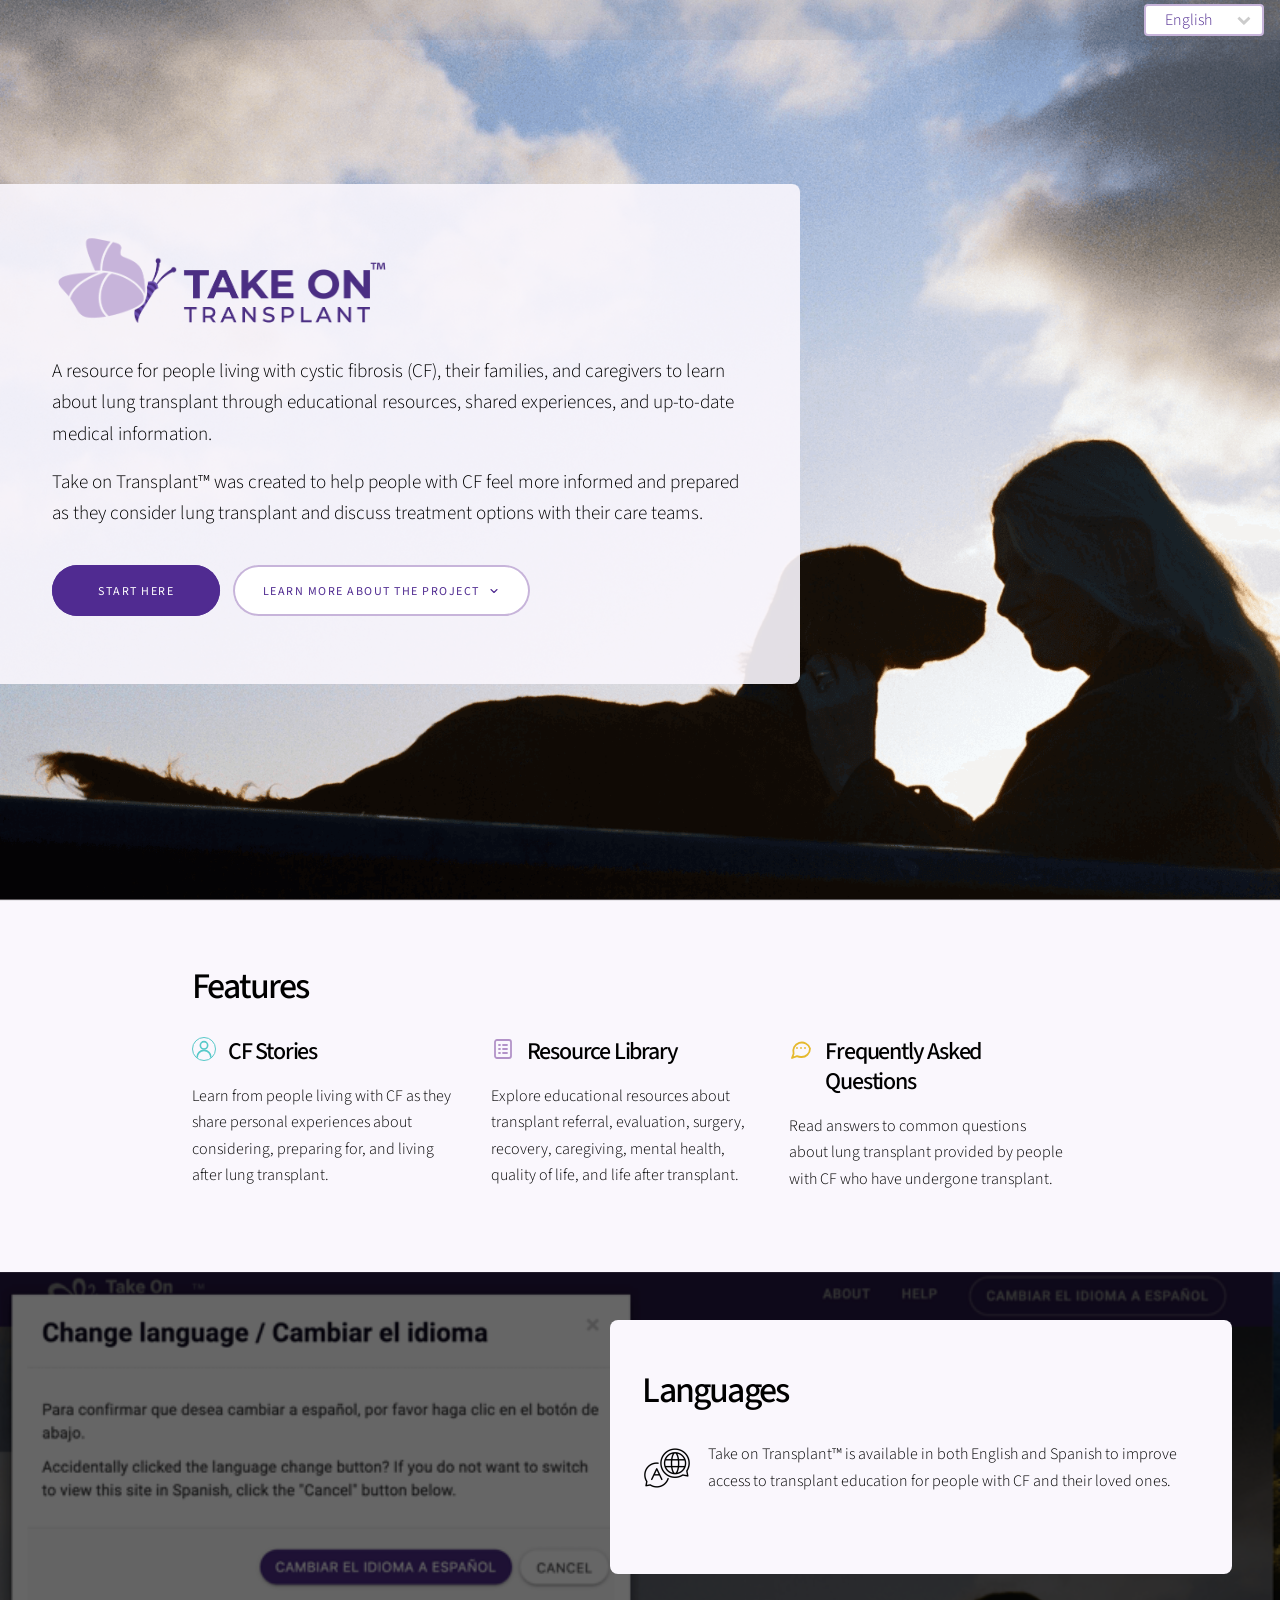
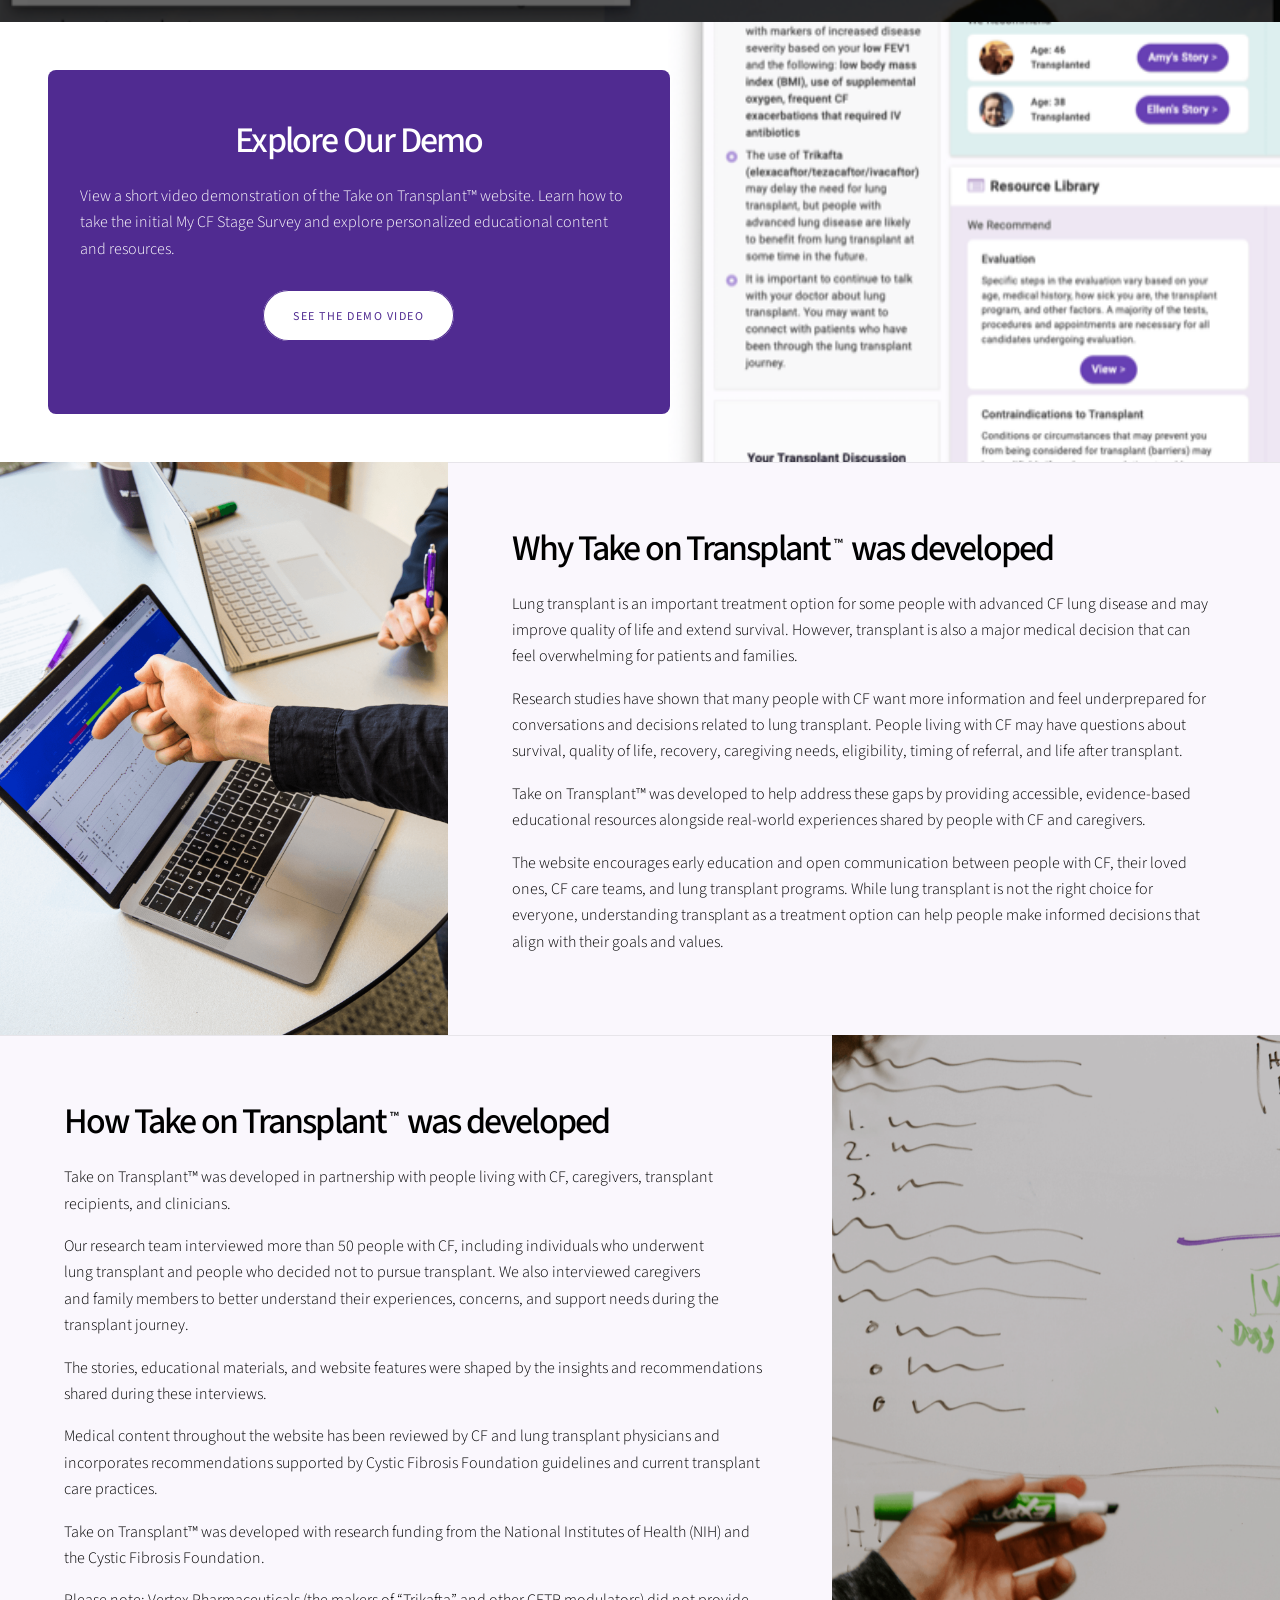
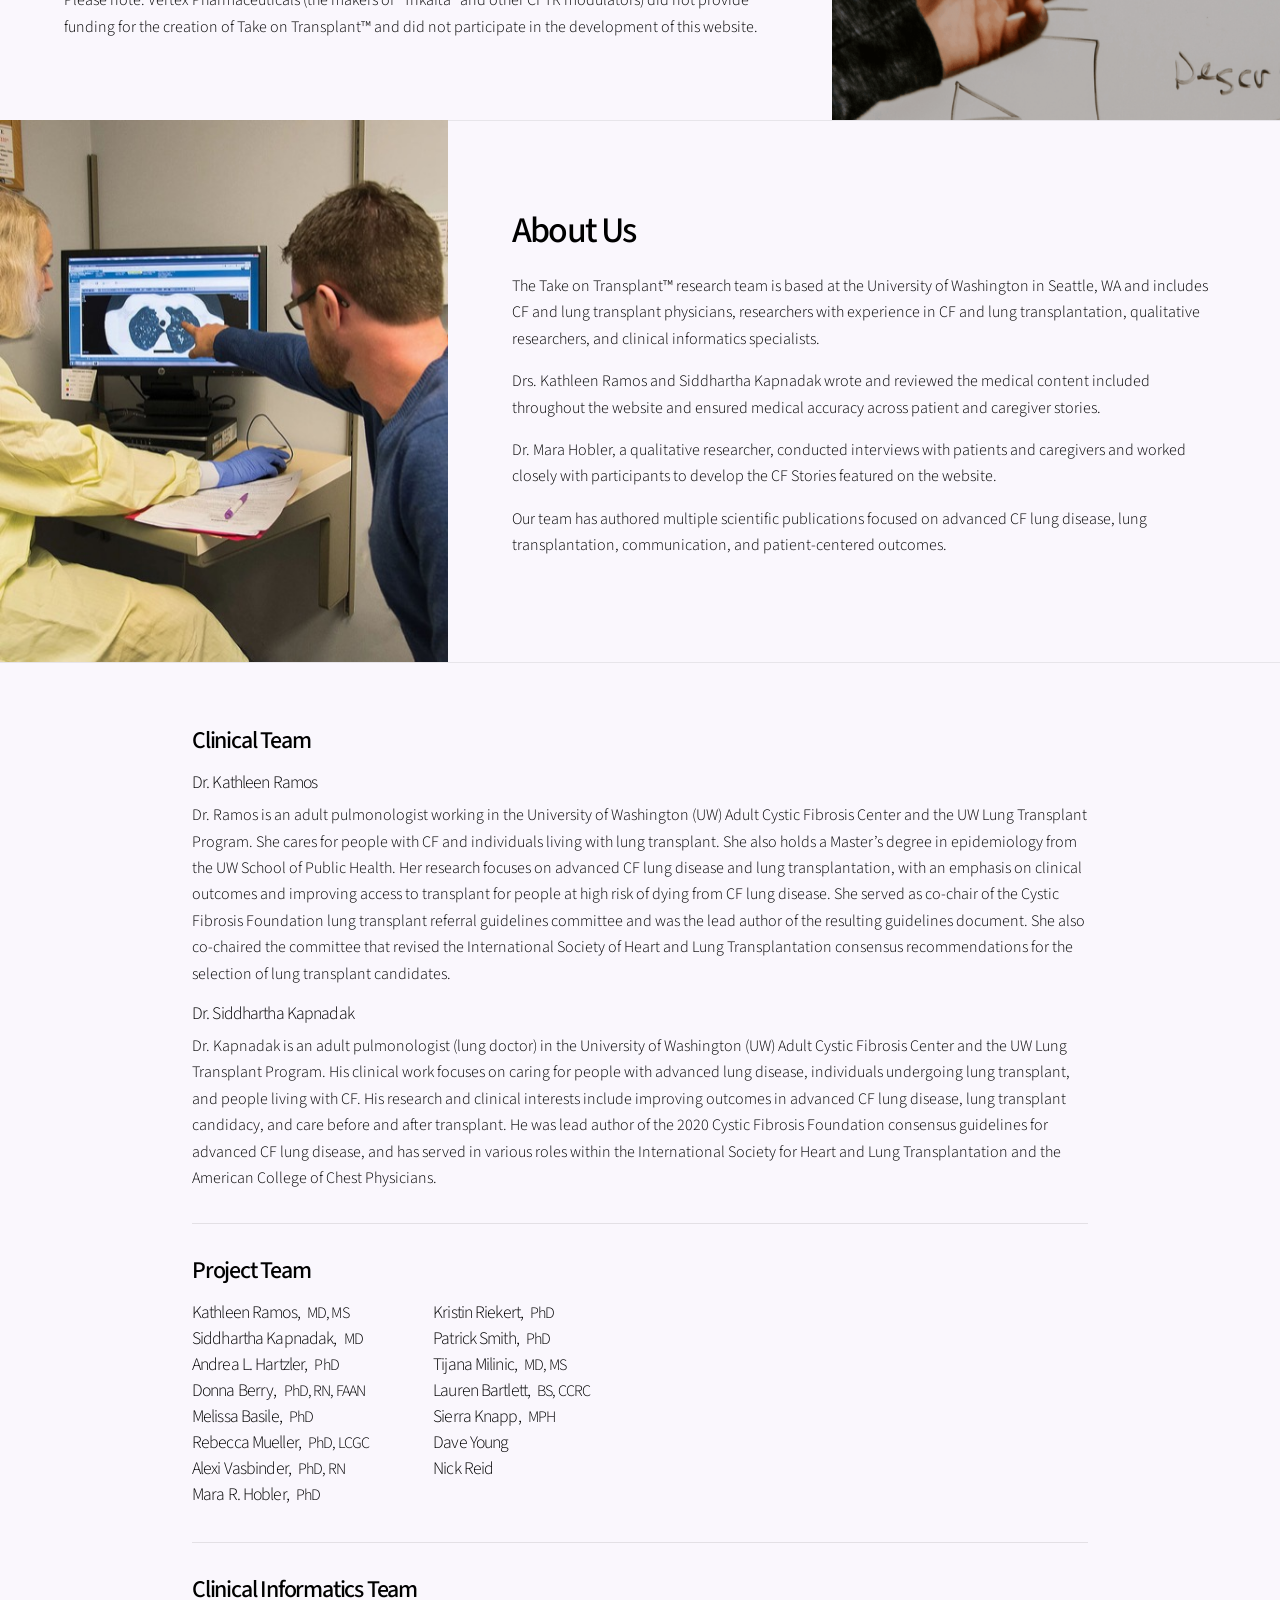
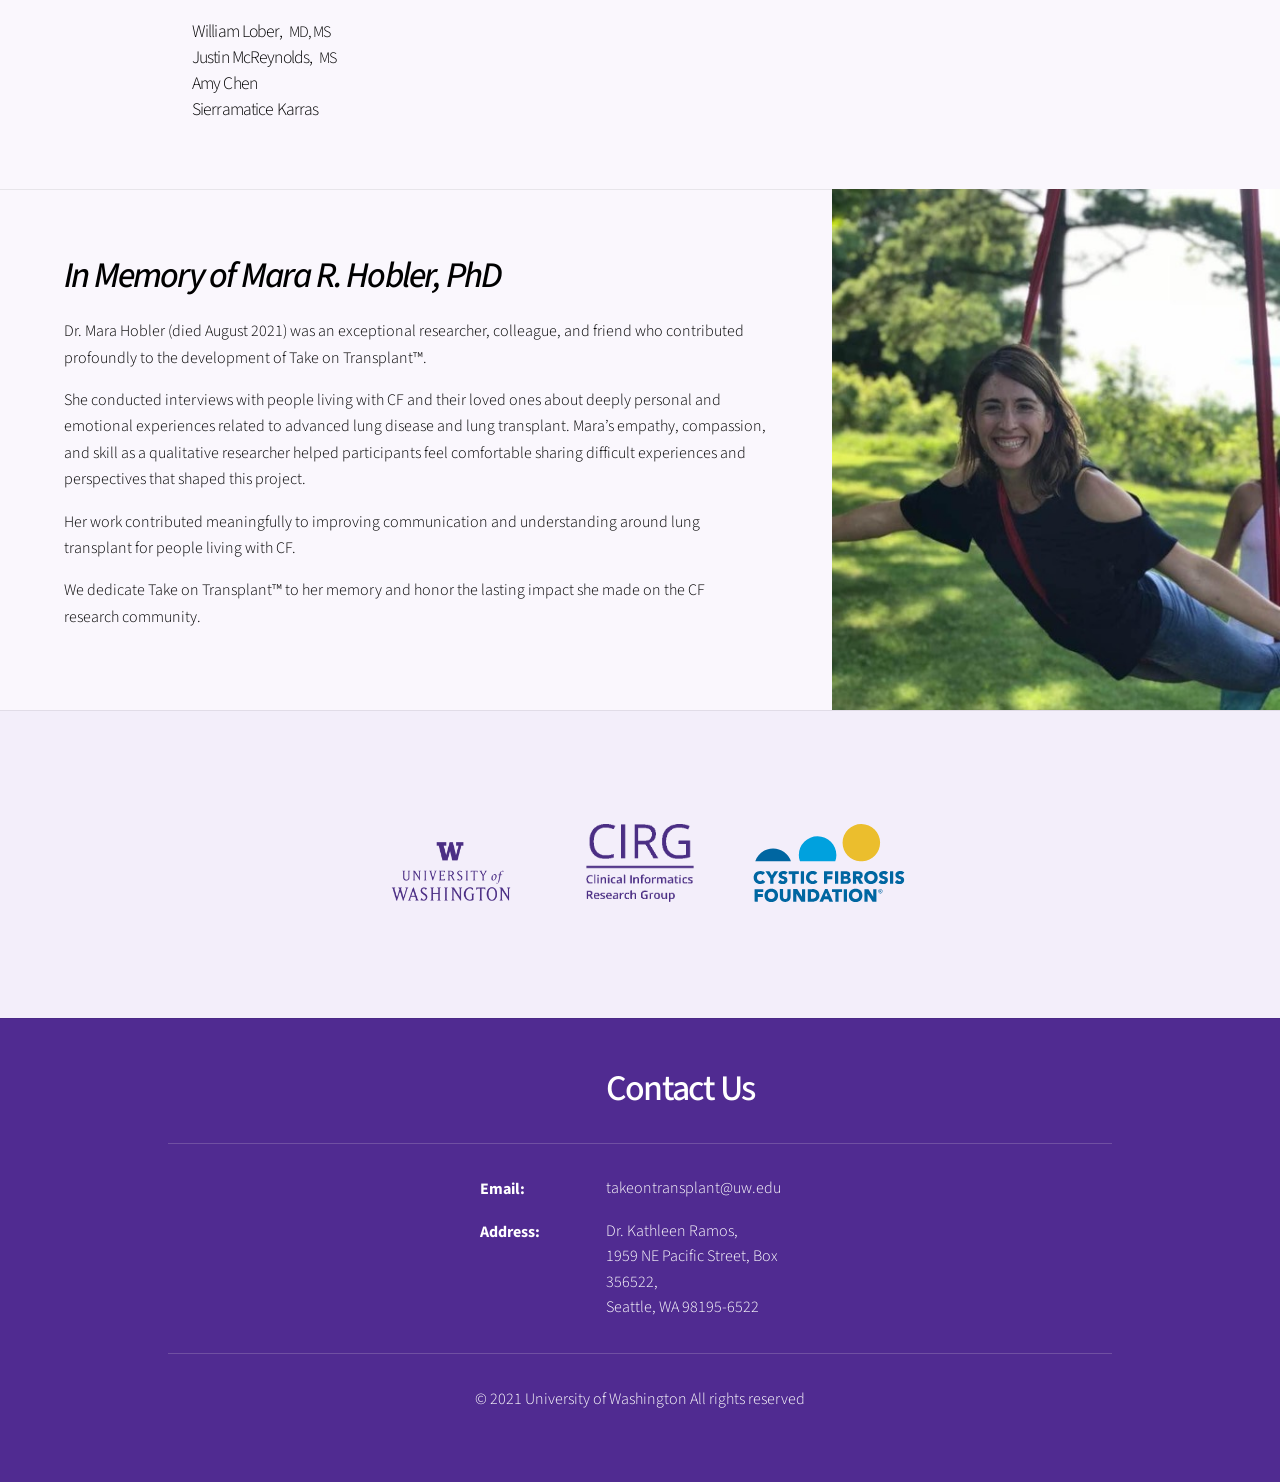
==== commit c2f76e84: "add responsive images, styling fixes" ====
--- a/index.html
+++ b/index.html
@@ -21,7 +21,7 @@
     <link rel="icon" type="image/x-icon" href="favicon.ico" />
     <link
       rel="stylesheet"
-      href="assets/css/main.css?08-16-26%2015%3A47%3A34%20"
+      href="assets/css/main.css?09-18-26%2015%3A47%3A34%20"
     />
   </head>
   <noscript
@@ -91,7 +91,17 @@
           </ul>
         </div>
         <div class="image">
-          <img src="images/Logo Background.png" alt="" loading="lazy" />
+          <img
+            src="images/Logo Background.png"
+            srcset="
+              images/responsive/Logo Background-480.png 480w,
+              images/responsive/Logo Background-800.png 800w,
+              images/responsive/Logo Background-1200.png 1200w
+            "
+            sizes="(max-width: 736px) 100vw, 50vw"
+            alt=""
+            fetchpriority="high"
+          />
         </div>
       </section>
       <section class="default-background wrapper style1 align-left">
@@ -166,12 +176,23 @@
         <div class="image fade-bg">
           <img
             src="images/languageSwitch.png"
+            srcset="
+              images/responsive/languageSwitch-480.png   480w,
+              images/responsive/languageSwitch-800.png   800w,
+              images/responsive/languageSwitch-1200.png 1200w
+            "
+            sizes="(max-width: 736px) 100vw, 50vw"
             alt="Language Switch"
             loading="lazy"
+            decoding="async"
           />
         </div>
         <div class="content default-background">
-          <h2 id="languages" class="default-color text-left" data-i18n="languagesTitle">
+          <h2
+            id="languages"
+            class="default-color text-left"
+            data-i18n="languagesTitle"
+          >
             Languages
           </h2>
           <div class="items flex-align-center pt-half pb-2 default-color">
@@ -213,7 +234,18 @@
           <p></p>
         </div>
         <div class="image">
-          <img src="images/Header.png" alt="" loading="lazy" />
+          <img
+            src="images/Header.png"
+            srcset="
+              images/responsive/Header-480.png   480w,
+              images/responsive/Header-800.png   800w,
+              images/responsive/Header-1200.png 1200w
+            "
+            sizes="(max-width: 736px) 100vw, 50vw"
+            alt=""
+            loading="lazy"
+            decoding="async"
+          />
         </div>
       </section>
 
@@ -263,8 +295,15 @@
         <div class="image">
           <img
             src="images/20180808_Neuro CSE Shoot_118 1.png"
+            srcset="
+              images/responsive/20180808_Neuro CSE Shoot_118 1-480.png 480w,
+              images/responsive/20180808_Neuro CSE Shoot_118 1-800.png 800w,
+              images/responsive/20180808_Neuro CSE Shoot_118 1-1200.png 1200w
+            "
+            sizes="(max-width: 736px) 100vw, 50vw"
             alt=""
             loading="lazy"
+            decoding="async"
           />
         </div>
       </section>
@@ -312,13 +351,173 @@
         <div class="image">
           <img
             src="images/kaleidico-26MJGnCM0Wc-unsplash.png"
+            srcset="
+              images/responsive/kaleidico-26MJGnCM0Wc-unsplash-480.png   480w,
+              images/responsive/kaleidico-26MJGnCM0Wc-unsplash-800.png   800w,
+              images/responsive/kaleidico-26MJGnCM0Wc-unsplash-1200.png 1200w
+            "
+            sizes="(max-width: 736px) 100vw, 50vw"
             alt=""
             loading="lazy"
+            decoding="async"
           />
         </div>
       </section>
 
       <section
+        class="default-background spotlight style1 orient-right content-align-left image-position-center"
+      >
+        <div class="content">
+          <h2 data-i18n="aboutUsTitle">About Us</h2>
+
+          <p data-i18n="aboutUsParagraph1">
+            The Take on Transplant™ research team is based at the University of
+            Washington in Seattle, WA and includes CF and lung transplant
+            physicians, researchers with experience in CF and lung
+            transplantation, qualitative researchers, and clinical informatics
+            specialists.
+          </p>
+
+          <p data-i18n="aboutUsParagraph2">
+            Drs. Kathleen Ramos and Siddhartha Kapnadak wrote and reviewed the
+            medical content included throughout the website and ensured medical
+            accuracy across patient and caregiver stories.
+          </p>
+
+          <p data-i18n="aboutUsParagraph3">
+            Dr. Mara Hobler, a qualitative researcher, conducted interviews with
+            patients and caregivers and worked closely with participants to
+            develop the CF Stories featured on the website.
+          </p>
+
+          <p data-i18n="aboutUsParagraph4">
+            Our team has authored multiple scientific publications focused on
+            advanced CF lung disease, lung transplantation, communication, and
+            patient-centered outcomes.
+          </p>
+        </div>
+
+        <div class="image image-no-upscale">
+          <img
+            src="images/cflt_landing_main.jpeg"
+            srcset="
+              images/responsive/cflt_landing_main-480.jpeg 480w,
+              images/responsive/cflt_landing_main-800.jpeg 800w,
+              images/cflt_landing_main.jpeg                848w
+            "
+            sizes="(max-width: 736px) 100vw, 35vw"
+            alt=""
+            loading="lazy"
+            decoding="async"
+          />
+        </div>
+      </section>
+
+      <section class="default-background wrapper style1 align-left">
+        <div class="inner">
+          <h3 data-i18n="clinicalTeamTitle" class="narrow-gap">
+            Clinical Team
+          </h3>
+
+          <h4 id="Ramos" data-i18n="ramosName" class="half-gap">
+            Dr. Kathleen Ramos
+          </h4>
+
+          <p data-i18n="ramosParagraph">
+            Dr. Ramos is an adult pulmonologist working in the University of
+            Washington (UW) Adult Cystic Fibrosis Center and the UW Lung
+            Transplant Program. She cares for people with CF and individuals
+            living with lung transplant. She also holds a Master’s degree in
+            epidemiology from the UW School of Public Health. Her research
+            focuses on advanced CF lung disease and lung transplantation, with
+            an emphasis on clinical outcomes and improving access to transplant
+            for people at high risk of dying from CF lung disease. She served as
+            co-chair of the Cystic Fibrosis Foundation lung transplant referral
+            guidelines committee and was the lead author of the resulting
+            guidelines document. She also co-chaired the committee that revised
+            the International Society of Heart and Lung Transplantation
+            consensus recommendations for the selection of lung transplant
+            candidates.
+          </p>
+
+          <h4 id="Kapnadak" data-i18n="kapnadakName" class="half-gap">
+            Dr. Siddhartha Kapnadak
+          </h4>
+
+          <p data-i18n="kapnadakParagraph">
+            Dr. Kapnadak is an adult pulmonologist (lung doctor) in the
+            University of Washington (UW) Adult Cystic Fibrosis Center and the
+            UW Lung Transplant Program. His clinical work focuses on caring for
+            people with advanced lung disease, individuals undergoing lung
+            transplant, and people living with CF. His research and clinical
+            interests include improving outcomes in advanced CF lung disease,
+            lung transplant candidacy, and care before and after transplant. He
+            was lead author of the 2020 Cystic Fibrosis Foundation consensus
+            guidelines for advanced CF lung disease, and has served in various
+            roles within the International Society for Heart and Lung
+            Transplantation and the American College of Chest Physicians.
+          </p>
+
+          <hr class="dark" />
+
+          <div>
+            <h3 data-i18n="projectTeamTitle" class="narrow-gap">
+              Project Team
+            </h3>
+
+            <div class="flex-align-start flex-gap-4 flex-wrap">
+              <h4 class="flex-list">
+                <span>Kathleen Ramos, <span class="degree">MD, MS</span></span>
+                <span>Siddhartha Kapnadak, <span class="degree">MD</span></span>
+                <span>Andrea L. Hartzler, <span class="degree">PhD</span></span>
+                <span
+                  >Donna Berry, <span class="degree">PhD, RN, FAAN</span></span
+                >
+                <span>Melissa Basile, <span class="degree">PhD</span></span>
+                <span
+                  >Rebecca Mueller, <span class="degree">PhD, LCGC</span></span
+                >
+                <span
+                  >Alexi Vasbinder, <span class="degree">PhD, RN</span></span
+                >
+                <span>Mara R. Hobler, <span class="degree">PhD</span></span>
+              </h4>
+
+              <h4 class="flex-list">
+                <span>Kristin Riekert, <span class="degree">PhD</span></span>
+                <span>Patrick Smith, <span class="degree">PhD</span></span>
+                <span>Tijana Milinic, <span class="degree">MD, MS</span></span>
+                <span
+                  >Lauren Bartlett, <span class="degree">BS, CCRC</span></span
+                >
+                <span>Sierra Knapp, <span class="degree">MPH</span></span>
+                <span>Dave Young</span>
+                <span>Nick Reid</span>
+              </h4>
+            </div>
+          </div>
+
+          <hr class="dark" />
+
+          <div>
+            <h3 data-i18n="clinicalInformaticsTeamTitle" class="narrow-gap">
+              Clinical Informatics Team
+            </h3>
+
+            <h4
+              class="flex-list"
+              data-i18n-html="clinicalInformaticsTeamMembers"
+            >
+              <span>William Lober, <span class="degree">MD, MS</span></span>
+              <span>Justin McReynolds, <span class="degree">MS</span></span>
+              <span>Amy Chen</span>
+              <span>Sierramatice Karras</span>
+            </h4>
+          </div>
+        </div>
+      </section>
+
+      <!-- <section
         class="default-background spotlight style1 orient-right content-align-left image-position-center"
       >
         <div class="content">
@@ -435,10 +634,21 @@
             </h4>
           </div>
         </div>
-        <div class="image">
-          <img src="images/cflt_landing_main.jpeg" alt="" loading="lazy" />
-        </div>
-      </section>
+        <div class="image image-no-upscale">
+          <img
+            src="images/cflt_landing_main.jpeg"
+            srcset="
+              images/responsive/cflt_landing_main-480.jpeg 480w,
+              images/responsive/cflt_landing_main-800.jpeg 800w,
+              images/cflt_landing_main.jpeg                848w
+            "
+            sizes="(max-width: 736px) 100vw, 50vw"
+            alt=""
+            loading="lazy"
+            decoding="async"
+          />
+        </div>
+      </section> -->
 
       <section
         class="default-background spotlight style1 orient-left content-align-left image-position-center"
@@ -470,7 +680,14 @@
           </p>
         </div>
         <div class="image">
-          <img src="images/Mara.JPG" alt="" loading="lazy" />
+          <img
+            src="images/Mara.JPG"
+            srcset="images/responsive/Mara-480.jpg 480w"
+            sizes="(max-width: 736px) 100vw, 50vw"
+            alt=""
+            loading="lazy"
+            decoding="async"
+          />
         </div>
       </section>
 
@@ -486,6 +703,8 @@
                   src="images/uwLogo-transparentbg.png"
                   class="image fit uw-footer-logo"
                   alt="UW logo"
+                  loading="lazy"
+                  decoding="async"
               /></a>
             </section>
             <section>
@@ -495,6 +714,7 @@
                   class="image fit cirg-footer-logo"
                   alt="CIRG logo"
                   loading="lazy"
+                  decoding="async"
               /></a>
             </section>
             <section>
@@ -504,6 +724,7 @@
                   class="image fit cf-footer-logo"
                   alt="CF foundation logo"
                   loading="lazy"
+                  decoding="async"
               /></a>
             </section>
           </div>
--- a/assets/css/main.css
+++ b/assets/css/main.css
@@ -1 +1 @@
-:root{--primary-color: #502b91;--button-hover-color: #331163;--button-border-color: #c7b4da;--alt-background-color: #f3eefa;--page-background-color: #faf7fd;--header-background-color: #88868b26;--warning-color: #e5b92e;--feature-story-color: #57c9c9;--feature-resource-color: #b292c8;--feature-faq-color: #e5b92e}html{box-sizing:border-box;font-size:18pt;scroll-behavior:smooth}*,*::before,*::after{box-sizing:inherit}html,body,div,header,footer,section,h1,h2,h3,h4,p,ul,li,a,span,i,sup,img{margin:0;padding:0;border:0;font:inherit;vertical-align:baseline}body{margin:0;min-width:320px;background:#fff;color:#000;font-family:"Source Sans Pro",Helvetica,sans-serif;font-size:1rem;font-weight:300;line-height:1.65;-webkit-text-size-adjust:none}body.is-preload *,body.is-preload *::before,body.is-preload *::after{animation:none !important;transition:none !important}h1,h2,h3,h4,p{text-wrap:pretty}h1,h2,h3,h4{margin:0 0 1.25rem;font-weight:300;line-height:1.25;letter-spacing:-0.05em}h1{font-size:3.5rem;font-weight:900;line-height:1.2}h2{font-size:2.25rem;font-weight:500}h3{font-size:1.5rem;font-weight:500}h4{font-size:1.1rem}p{margin-bottom:1rem}p.major{font-size:1.2rem}h3.narrow-gap{margin-bottom:1rem}h4.half-gap{margin-bottom:.5rem}i{font-style:italic}sup{position:relative;top:-0.75rem;left:4px;margin-right:8px;font-size:.85rem}hr{margin:2rem 0;border:0;border-bottom:1px solid rgba(239,231,231,.2)}hr.dark{border-bottom-color:rgba(137,131,131,.2)}a{color:#000;text-decoration:underline;transition:color .2s ease-in-out}a:hover{color:#47d3e5;text-decoration:none}header{position:fixed;z-index:999;top:0;left:0;display:flex;align-items:center;justify-content:flex-end;width:100%;padding:4px 16px;gap:16px;background:var(--header-background-color)}select{width:100%;min-width:160px;height:2rem;padding:0 2.75rem 0 .825rem;appearance:none;border:2px solid var(--button-border-color);border-radius:4px;outline:0;background-color:#fff;background-image:url("data:image/svg+xml;charset=utf8,%3Csvg xmlns='http://www.w3.org/2000/svg' width='40' height='40' preserveAspectRatio='none' viewBox='0 0 40 40'%3E%3Cpath d='M9.4,12.3l10.4,10.4l10.4-10.4c0.2-0.2,0.5-0.4,0.9-0.4c0.3,0,0.6,0.1,0.9,0.4l3.3,3.3c0.2,0.2,0.4,0.5,0.4,0.9 c0,0.4-0.1,0.6-0.4,0.9L20.7,31.9c-0.2,0.2-0.5,0.4-0.9,0.4c-0.3,0-0.6-0.1-0.9-0.4L4.3,17.3c-0.2-0.2-0.4-0.5-0.4-0.9 c0-0.4,0.1-0.6,0.4-0.9l3.3-3.3c0.2-0.2,0.5-0.4,0.9-0.4S9.1,12.1,9.4,12.3z' fill='rgba(0, 0, 0, 0.2)' /%3E%3C/svg%3E");background-repeat:no-repeat;background-position:calc(100% - 1rem) center;background-size:1.25rem;color:var(--primary-color);font:inherit;text-align:center;text-overflow:ellipsis}select:focus{border-color:var(--button-hover-color);box-shadow:0 0 0 1px var(--button-hover-color)}select option{color:#000;background:#fff}#wrapper{width:100%;overflow-x:hidden;background-color:inherit}#wrapper.divided>*{box-shadow:inset 0 1px 0 rgba(0,0,0,.075)}#wrapper.divided>:first-child{box-shadow:none !important}#wrapper.divided>.invert{box-shadow:inset 0 1px 0 rgba(255,255,255,.125)}#wrapper>.invert{color:#fff;background-color:#000}#wrapper>.invert a,#wrapper>.invert h2{color:#fff}#wrapper>.invert a:hover{color:#47d3e5}.default-background{background-color:var(--page-background-color) !important}.default-background.lighten{background-color:rgba(250,247,253,.9019607843) !important}.default-color{color:#000 !important}.bg-alt{background-color:var(--alt-background-color) !important}.align-left,.content-align-left{text-align:left}.align-center{text-align:center}.image{position:relative;display:inline-block;border:0;border-radius:4px}.image img{display:block;border-radius:4px}.image.fit{display:block;width:100%;max-width:200px;margin:auto}.banner .image,.spotlight .image{background-color:rgba(0,0,0,.125)}.spotlight.invert .image{background-color:rgba(255,255,255,.125)}.button,button{display:inline-block;max-width:26rem;height:4.25em;padding:.25rem 2.5em;overflow:hidden;appearance:none;border:0;border-radius:3.75em;background:#fff;box-shadow:inset 0 0 0 2px var(--button-border-color);color:var(--primary-color) !important;cursor:pointer;font:inherit;font-size:.75rem;font-weight:400;letter-spacing:.125em;line-height:3.75em;text-align:center;text-decoration:none;text-overflow:ellipsis;text-transform:uppercase;white-space:nowrap;transition:background-color .2s ease-in-out,box-shadow .2s ease-in-out,color .2s ease-in-out}.button.wide{min-width:14em}.button.primary{background-color:var(--primary-color) !important;box-shadow:inset 0 0 0 2px var(--primary-color);color:#fff !important}.button:hover,button:hover,#wrapper>.invert .button:hover{background-color:var(--button-hover-color) !important;box-shadow:inset 0 0 0 1px var(--button-hover-color);color:#fff !important}.button:active,button:active{background-color:rgba(71,211,229,.2);box-shadow:inset 0 0 0 1px var(--button-hover-color);color:var(--button-hover-color) !important}.button.primary:hover,.button.primary:active{background-color:rgba(80,43,145,.2);box-shadow:inset 0 0 0 1px var(--primary-color);color:#fff !important}button.plain{width:auto;height:auto;padding:0;border:0;border-radius:0;background:rgba(0,0,0,0);box-shadow:none;line-height:normal}#wrapper>.invert .button{background-color:#fff;box-shadow:inset 0 0 0 1px var(--primary-color)}ul.actions{display:flex;margin:0 0 2rem -1rem;padding-left:0;list-style:none;cursor:default}ul.actions li{padding-left:1rem;vertical-align:middle}ul.actions.stacked{flex-direction:column;margin-left:0}ul.actions.stacked li{padding:1.3rem 0 0}ul.actions.stacked li:first-child{padding-top:0}.hero-logo-container{margin-bottom:.6rem !important}.hero-logo{height:1.75em}.hero-buttons-container{display:flex;gap:.8rem;margin-top:1.2rem}.button-icon{width:1em;height:1em;margin-left:.3rem;vertical-align:-0.125em;fill:none;stroke:currentColor;stroke-width:2.25;stroke-linecap:round;stroke-linejoin:round}.banner.style2{position:relative;display:flex;align-items:center;justify-content:flex-start;min-height:100vh;overflow-x:hidden;background-color:inherit;text-align:left}.banner.style2 .content{position:relative;z-index:1;width:40rem;max-width:100%;margin-bottom:2rem;padding:5.25rem 5.25rem 3.25rem;border-radius:.5rem;background-color:inherit}.banner.style2 .content.wide{width:50rem;padding:3rem 3.25rem 2.25rem}.banner.style2.orient-left .content{border-top-left-radius:0;border-bottom-left-radius:0}.banner.style2 .image{position:absolute;top:0;left:0;width:100%;height:100%;border-radius:0}.banner.style2 .image img,.spotlight.style1 .image img,.spotlight.style5 .image img{position:absolute;top:0;left:0;display:block;width:100%;height:100%;border-radius:0;object-fit:cover;object-position:center}.spotlight.style1{position:relative;display:flex;align-items:stretch;flex-direction:row;justify-content:flex-end;overflow-x:hidden;text-align:left}.spotlight.style1.orient-right{flex-direction:row-reverse}.spotlight.style1 .content{align-self:center;flex:1 1 auto;width:65%;max-width:64rem;margin:0 auto;padding:7rem 7rem 5rem}.spotlight.style1 .image{flex:0 0 auto;width:35%;min-width:25rem;border-radius:0}.spotlight.style5{position:relative;display:flex;align-items:center;justify-content:center;padding:5rem 5.25rem;overflow-x:hidden;background-color:inherit;text-align:center}.spotlight.style5.orient-left{justify-content:flex-start}.spotlight.style5.orient-right{justify-content:flex-end}.spotlight.style5 .content{position:relative;z-index:1;width:40rem;max-width:52.5%;padding:3.5rem;border-radius:.5rem;background-color:inherit}.spotlight.style5 .image{position:absolute;top:0;left:0;width:100%;height:100%;border-radius:0}.spotlight.style5.image-position-left .image img{object-position:left}.fade-bg{opacity:.4}.content .content-description{margin-bottom:1.75rem !important}.features-container{display:flex;flex-wrap:wrap;gap:1.5rem;margin-top:1.75rem}@media(min-width: 768px){.features-container .feature{flex:1;max-width:calc(33.333% - 1.5rem)}}.features-container .feature-title{display:flex;align-items:flex-start;gap:.75rem;margin-bottom:1rem !important}.features-container .feature-title h3{margin:0 !important}.feature-icon{flex:0 0 auto;width:1.5rem;height:1.5rem;fill:none;stroke:currentColor;stroke-width:1.8;stroke-linecap:round;stroke-linejoin:round}.story{color:var(--feature-story-color);border:1px solid var(--feature-story-color);border-radius:100%}.resource{color:var(--feature-resource-color)}.faq{color:var(--feature-faq-color)}.flex-align-center{display:flex;align-items:center;gap:1rem}.flex-align-center p{margin:0}.flex-align-start{display:flex;align-items:flex-start;gap:1rem}.flex-gap-4{gap:4rem}.flex-wrap{flex-wrap:wrap}.flex-list{display:flex;flex-direction:column;gap:.25rem;margin-bottom:.25rem}.degree{margin-left:4px;font-size:1rem}.pt-half{padding-top:.5rem !important}.pb-2{padding-bottom:2rem !important}.text-left{text-align:left !important}.is-hidden{display:none !important;visibility:hidden !important;max-height:0 !important;overflow:hidden !important;opacity:0 !important}.video-wrapper{position:relative;max-width:100%;padding:0}.video-close-container{position:absolute;z-index:10;top:16px;right:60px}.video-container{position:relative;width:100%;overflow:hidden;aspect-ratio:16/9;background:rgba(0,0,0,0)}.video-container iframe{position:absolute;top:-2px;left:-2px;width:calc(100% + 4px);height:calc(100% + 4px);border:0}.wrapper.style1>.inner{width:64rem;max-width:100%;margin:0 auto;padding:7rem 3.5rem 5rem}.wrapper.style1>.inner.medium{width:50rem}.items.style3{position:relative;display:flex;flex-wrap:wrap;justify-content:center;margin:2rem 0}.items.style3>*{flex:0 0 auto}.items.style3.medium>*{width:calc(33.3333333333% - 2.1875rem);padding:1.09375rem 1.09375rem .1rem}.cirg-footer-logo{position:relative;width:70% !important;max-width:100%;margin:auto !important}footer{padding-bottom:1.35rem;background-color:var(--primary-color) !important;color:#fff !important}footer .inner{padding:3rem 2.5rem !important}.footer-heading{margin:0 !important;color:#fff !important}.footer-contact{display:flex;flex-direction:column;gap:1rem;max-width:640px;margin:0 auto;text-align:left}.footer-contact-row{display:grid;grid-template-columns:110px 1fr;align-items:start;gap:1rem;width:100%;margin:auto}.footer-contact-label{font-weight:700}.footer-contact-value{line-height:1.6}.footer-contact a{color:inherit;text-decoration:none}.footer-contact a:hover{text-decoration:underline}.footer-copyright{max-width:480px;margin:auto;text-align:center}.clip-spacer{clip-path:polygon(100% 0%, 0% 0%, 0% 65%, 1% 64.95%, 2% 64.8%, 3% 64.6%, 4% 64.3%, 5% 63.9%, 6% 63.45%, 7% 62.9%, 8% 62.25%, 9% 61.55%, 10% 60.8%, 11% 59.95%, 12% 59.05%, 13% 58.1%, 14% 57.1%, 15% 56.05%, 16% 55%, 17% 53.9%, 18% 52.8%, 19% 51.65%, 20% 50.5%, 21% 49.35%, 22% 48.2%, 23% 47.05%, 24% 45.9%, 25% 44.8%, 26% 43.75%, 27% 42.75%, 28% 41.75%, 29% 40.8%, 30% 39.9%, 31% 39.1%, 32% 38.35%, 33% 37.65%, 34% 37.05%, 35% 36.5%, 36% 36.05%, 37% 35.65%, 38% 35.35%, 39% 35.15%, 40% 35.05%, 41% 35%, 42% 35.05%, 43% 35.2%, 44% 35.45%, 45% 35.75%, 46% 36.15%, 47% 36.65%, 48% 37.2%, 49% 37.85%, 50% 38.55%, 51% 39.35%, 52% 40.2%, 53% 41.1%, 54% 42.05%, 55% 43.05%, 56% 44.1%, 57% 45.15%, 58% 46.3%, 59% 47.4%, 60% 48.55%, 61% 49.7%, 62% 50.85%, 63% 52%, 64% 53.15%, 65% 54.25%, 66% 55.35%, 67% 56.4%, 68% 57.45%, 69% 58.4%, 70% 59.35%, 71% 60.2%, 72% 61.05%, 73% 61.8%, 74% 62.45%, 75% 63.05%, 76% 63.6%, 77% 64.05%, 78% 64.4%, 79% 64.7%, 80% 64.85%, 81% 65%, 82% 65%, 83% 64.9%, 84% 64.75%, 85% 64.5%, 86% 64.2%, 87% 63.75%, 88% 63.25%, 89% 62.7%, 90% 62.05%, 91% 61.3%, 92% 60.5%, 93% 59.65%, 94% 58.75%, 95% 57.8%, 96% 56.8%, 97% 55.75%, 98% 54.65%, 99% 53.55%, 100% 52.4%);position:relative;top:120px;min-height:48px;margin-top:-48px;background:var(--alt-background-color);transform:rotate(180deg)}@media screen and (max-width: 1680px){html{font-size:14pt}.banner.style2 .content{padding:3.75rem 3.75rem 1.75rem}.spotlight.style1 .content{padding:5rem}.spotlight.style5{padding:3rem 3.75rem}.spotlight.style5 .content,.wrapper.style1>.inner{padding:3.5rem 2.5rem}}@media screen and (max-width: 1280px){html{font-size:12pt}.banner.style2 .content{padding:4rem 3rem 2rem}.spotlight.style1 .content{padding:4rem}.spotlight.style5{padding:3rem}.spotlight.style5 .content{padding:3rem 2rem}.wrapper.style1>.inner{padding:4rem}}@media screen and (max-width: 980px){.banner.style2 .content{padding:3.75rem 2.25rem 1.75rem}.spotlight.style1 .content{width:50%;min-width:0;padding:3.75rem 3rem}.spotlight.style1 .image{width:50%;min-width:0}.spotlight.style5{padding:3rem 2.25rem 2rem}.spotlight.style5 .content{padding:2.25rem}.wrapper.style1>.inner{padding:3.5rem 3rem 4.5rem}.items.style3.medium>*{width:100%;padding:1.75rem 1.75rem .1rem}}@media screen and (max-width: 736px){html{font-size:11pt}h1{font-size:2.5rem}h2{font-size:2rem}h3{font-size:1.25rem}h4{font-size:1rem}p.major{font-size:1.1rem}.banner.style2 .content{padding:2.5rem 1.5rem .5rem}.spotlight.style1 .content{padding:2.5rem 2rem}.spotlight.style5{padding:2rem 1.5rem 2.5rem}.spotlight.style5 .content{padding:1.5rem}.wrapper.style1>.inner{padding:3.5rem 2rem 4.5rem}.items.style3{margin:2rem 0}}@media screen and (max-width: 736px)and (orientation: portrait){.spotlight.style1,.spotlight.style1.orient-right{flex-direction:column-reverse;text-align:center !important}.spotlight.style1 .content,.spotlight.style1 .image{width:100%}.spotlight.style1 .image img{position:relative}}@media screen and (max-width: 480px){ul.actions:not(.fixed){flex-direction:column;width:100% !important;margin-left:0}ul.actions:not(.fixed) li{flex:1 1 auto;width:100%;padding:1rem 0 0;text-align:center}ul.actions:not(.fixed) li:first-child{padding-top:0}ul.actions:not(.fixed) li .button,ul.actions:not(.fixed) li>*{width:100%}.spotlight.style5 .content{max-width:80%}.items.style3.medium>*{width:100%;padding:1.3125rem 0 .1rem}.items.style3.medium>:first-child{padding-top:0}.items.style3.medium>:last-child{padding-bottom:0}}@media screen and (max-width: 360px){html{font-size:10pt}}@media screen and (min-width: 768px){.footer-contact-row{width:50%}}.noscript{padding:.5rem;color:var(--warning-color);background:#fff;position:relative;z-index:111111;font-weight:500;margin:0}/*# sourceMappingURL=main.css.map */
+:root{--primary-color: #502b91;--button-hover-color: #331163;--button-border-color: #c7b4da;--alt-background-color: #f3eefa;--page-background-color: #faf7fd;--header-background-color: #88868b26;--warning-color: #e5b92e;--feature-story-color: #57c9c9;--feature-resource-color: #b292c8;--feature-faq-color: #e5b92e}html{box-sizing:border-box;font-size:18pt;scroll-behavior:smooth}*,*::before,*::after{box-sizing:inherit}html,body,div,header,footer,section,h1,h2,h3,h4,p,ul,li,a,span,i,sup,img{margin:0;padding:0;border:0;font:inherit;vertical-align:baseline}body{margin:0;min-width:320px;background:#fff;color:#000;font-family:"Source Sans Pro",Helvetica,sans-serif;font-size:1rem;font-weight:300;line-height:1.65;-webkit-text-size-adjust:none}body.is-preload *,body.is-preload *::before,body.is-preload *::after{animation:none !important;transition:none !important}h1,h2,h3,h4,p{text-wrap:pretty}h1,h2,h3,h4{margin:0 0 1.25rem;font-weight:300;line-height:1.25;letter-spacing:-0.05em}h1{font-size:3.5rem;font-weight:900;line-height:1.2}h2{font-size:2.25rem;font-weight:500}h3{font-size:1.5rem;font-weight:500}h4{font-size:1.1rem}p{margin-bottom:1rem}p.major{font-size:1.2rem}h3.narrow-gap{margin-bottom:1rem}h4.half-gap{margin-bottom:.5rem}i{font-style:italic}sup{position:relative;top:-0.75rem;left:4px;margin-right:8px;font-size:.85rem}hr{margin:2rem 0;border:0;border-bottom:1px solid rgba(239,231,231,.2)}hr.dark{border-bottom-color:rgba(137,131,131,.2)}a{color:#000;text-decoration:underline;transition:color .2s ease-in-out}a:hover{color:#47d3e5;text-decoration:none}header{position:fixed;z-index:999;top:0;left:0;display:flex;align-items:center;justify-content:flex-end;width:100%;padding:4px 16px;gap:16px;background:var(--header-background-color)}select{width:100%;min-width:120px;height:2rem;padding:0 2.75rem 0 .825rem;appearance:none;border:2px solid var(--button-border-color);border-radius:4px;outline:0;background-color:#fff;background-image:url("data:image/svg+xml;charset=utf8,%3Csvg xmlns='http://www.w3.org/2000/svg' width='40' height='40' preserveAspectRatio='none' viewBox='0 0 40 40'%3E%3Cpath d='M9.4,12.3l10.4,10.4l10.4-10.4c0.2-0.2,0.5-0.4,0.9-0.4c0.3,0,0.6,0.1,0.9,0.4l3.3,3.3c0.2,0.2,0.4,0.5,0.4,0.9 c0,0.4-0.1,0.6-0.4,0.9L20.7,31.9c-0.2,0.2-0.5,0.4-0.9,0.4c-0.3,0-0.6-0.1-0.9-0.4L4.3,17.3c-0.2-0.2-0.4-0.5-0.4-0.9 c0-0.4,0.1-0.6,0.4-0.9l3.3-3.3c0.2-0.2,0.5-0.4,0.9-0.4S9.1,12.1,9.4,12.3z' fill='rgba(0, 0, 0, 0.2)' /%3E%3C/svg%3E");background-repeat:no-repeat;background-position:calc(100% - .6rem) center;background-size:1rem;color:var(--primary-color);font:inherit;text-align:center;text-overflow:ellipsis}select:focus{border-color:var(--button-hover-color);box-shadow:0 0 0 1px var(--button-hover-color)}select option{color:#000;background:#fff}#wrapper{width:100%;overflow-x:hidden;background-color:inherit}#wrapper.divided>*{box-shadow:inset 0 1px 0 rgba(0,0,0,.075)}#wrapper.divided>:first-child{box-shadow:none !important}#wrapper.divided>.invert{box-shadow:inset 0 1px 0 rgba(255,255,255,.125)}#wrapper>.invert{color:#fff;background-color:#000}#wrapper>.invert a,#wrapper>.invert h2{color:#fff}#wrapper>.invert a:hover{color:#47d3e5}.default-background{background-color:var(--page-background-color) !important}.default-background.lighten{background-color:rgba(250,247,253,.9019607843) !important}.default-color{color:#000 !important}.bg-alt{background-color:var(--alt-background-color) !important}.align-left,.content-align-left{text-align:left}.align-center{text-align:center}.image{position:relative;display:inline-block;border:0;border-radius:4px}.image img{display:block;border-radius:4px}.image.fit{display:block;width:100%;max-width:200px;margin:auto}@media screen and (max-width: 736px){.image.fit{max-width:140px}}.banner .image,.spotlight .image{background-color:rgba(0,0,0,.125)}.spotlight.invert .image{background-color:rgba(255,255,255,.125)}.button,button{display:inline-block;max-width:26rem;height:4.25em;padding:.25rem 2.5em;overflow:hidden;appearance:none;border:0;border-radius:3.75em;background:#fff;box-shadow:inset 0 0 0 2px var(--button-border-color);color:var(--primary-color) !important;cursor:pointer;font:inherit;font-size:.75rem;font-weight:400;letter-spacing:.125em;line-height:3.75em;text-align:center;text-decoration:none;text-overflow:ellipsis;text-transform:uppercase;white-space:nowrap;transition:background-color .2s ease-in-out,box-shadow .2s ease-in-out,color .2s ease-in-out}.button.wide{min-width:14em}.button.primary{background-color:var(--primary-color) !important;box-shadow:inset 0 0 0 2px var(--primary-color);color:#fff !important}.button:hover,button:hover,#wrapper>.invert .button:hover{background-color:var(--button-hover-color) !important;box-shadow:inset 0 0 0 1px var(--button-hover-color);color:#fff !important}.button:active,button:active{background-color:rgba(71,211,229,.2);box-shadow:inset 0 0 0 1px var(--button-hover-color);color:var(--button-hover-color) !important}.button.primary:hover,.button.primary:active{background-color:rgba(80,43,145,.2);box-shadow:inset 0 0 0 1px var(--primary-color);color:#fff !important}button.plain{width:auto;height:auto;padding:0;border:0;border-radius:0;background:rgba(0,0,0,0);box-shadow:none;line-height:normal}#wrapper>.invert .button{background-color:#fff;box-shadow:inset 0 0 0 1px var(--primary-color)}ul.actions{display:flex;margin:0 0 2rem -1rem;padding-left:0;list-style:none;cursor:default}ul.actions li{padding-left:1rem;vertical-align:middle}ul.actions.stacked{flex-direction:column;margin-left:0}ul.actions.stacked li{padding:1.3rem 0 0}ul.actions.stacked li:first-child{padding-top:0}.hero-logo-container{margin-bottom:.6rem !important}.hero-logo{height:1.75em}.hero-buttons-container{display:flex;gap:.8rem;margin-top:1.2rem}.button-icon{width:1em;height:1em;margin-left:.3rem;vertical-align:-0.125em;fill:none;stroke:currentColor;stroke-width:2.25;stroke-linecap:round;stroke-linejoin:round}.banner.style2{position:relative;display:flex;align-items:center;justify-content:flex-start;min-height:100vh;overflow-x:hidden;background-color:inherit;text-align:left}.banner.style2 .content{position:relative;z-index:1;width:40rem;max-width:100%;margin-bottom:2rem;padding:5.25rem 5.25rem 3.25rem;border-radius:.5rem;background-color:inherit}.banner.style2 .content.wide{width:50rem;padding:3rem 3.25rem 2.25rem}.banner.style2.orient-left .content{border-top-left-radius:0;border-bottom-left-radius:0}.banner.style2 .image{position:absolute;top:0;left:0;width:100%;height:100%;border-radius:0}.banner.style2 .image img,.spotlight.style1 .image img,.spotlight.style5 .image img{position:absolute;top:0;left:0;display:block;width:100%;height:100%;border-radius:0;object-fit:cover;object-position:center}.spotlight.style1{position:relative;display:flex;align-items:stretch;flex-direction:row;justify-content:flex-end;overflow-x:hidden;text-align:left}.spotlight.style1.orient-right{flex-direction:row-reverse}.spotlight.style1 .content{align-self:center;flex:1 1 auto;width:65%;max-width:64rem;margin:0 auto;padding:7rem 7rem 5rem}.spotlight.style1 .image{flex:0 0 auto;width:35%;min-width:25rem;border-radius:0}.spotlight.style5{position:relative;display:flex;align-items:center;justify-content:center;padding:5rem 5.25rem;overflow-x:hidden;background-color:inherit;text-align:center}.spotlight.style5.orient-left{justify-content:flex-start}.spotlight.style5.orient-right{justify-content:flex-end}.spotlight.style5 .content{position:relative;z-index:1;width:40rem;max-width:52.5%;padding:3.5rem;border-radius:.5rem;background-color:inherit}.spotlight.style5 .image{position:absolute;top:0;left:0;width:100%;height:100%;border-radius:0}.spotlight.style5.image-position-left .image img{object-position:left}.fade-bg{opacity:.4}.content .content-description{margin-bottom:1.75rem !important}.spotlight.style1 .image.image-no-upscale{display:flex;align-items:flex-start;justify-content:center;background:#faf7fd;box-shadow:inset 0 1px 0 rgba(0,0,0,.075)}.spotlight.style1 .image.image-no-upscale img{position:relative;top:auto;left:auto;width:auto;max-width:min(100%,730px)}.features-container{display:flex;flex-wrap:wrap;gap:1.5rem;margin-top:1.75rem}@media(min-width: 768px){.features-container .feature{flex:1;max-width:calc(33.333% - 1.5rem)}}.features-container .feature-title{display:flex;align-items:flex-start;gap:.75rem;margin-bottom:1rem !important}.features-container .feature-title h3{margin:0 !important}.feature-icon{flex:0 0 auto;width:1.5rem;height:1.5rem;fill:none;stroke:currentColor;stroke-width:1.8;stroke-linecap:round;stroke-linejoin:round}.story{color:var(--feature-story-color);border:1px solid var(--feature-story-color);border-radius:100%}.resource{color:var(--feature-resource-color)}.faq{color:var(--feature-faq-color)}.flex-align-center{display:flex;align-items:center;gap:1rem}.flex-align-center p{margin:0}.flex-align-start{display:flex;align-items:flex-start;gap:1rem}.flex-gap-4{gap:4rem}.flex-wrap{flex-wrap:wrap}.flex-list{display:flex;flex-direction:column;gap:.25rem;margin-bottom:.25rem}.degree{margin-left:4px;font-size:1rem}.pt-half{padding-top:.5rem !important}.pb-2{padding-bottom:2rem !important}.text-left{text-align:left !important}.is-hidden{display:none !important;visibility:hidden !important;max-height:0 !important;overflow:hidden !important;opacity:0 !important}.video-wrapper{position:relative;max-width:100%;padding:0}.video-close-container{position:absolute;z-index:10;top:16px;right:60px}.video-container{position:relative;width:100%;overflow:hidden;aspect-ratio:16/9;background:rgba(0,0,0,0)}.video-container iframe{position:absolute;top:-2px;left:-2px;width:calc(100% + 4px);height:calc(100% + 4px);border:0}.wrapper.style1>.inner{width:64rem;max-width:100%;margin:0 auto;padding:7rem 3.5rem 5rem}.wrapper.style1>.inner.medium{width:50rem}.items.style3{position:relative;display:flex;flex-wrap:wrap;justify-content:center;margin:2rem 0}.items.style3>*{flex:0 0 auto}.items.style3.medium>*{width:calc(33.3333333333% - 2.1875rem);padding:1.09375rem 1.09375rem .1rem}.cirg-footer-logo{position:relative;width:70% !important;max-width:100%;margin:auto !important}footer{padding-bottom:1.35rem;background-color:var(--primary-color) !important;color:#fff !important}footer .inner{padding:3rem 2.5rem !important}.footer-heading{margin:0 !important;color:#fff !important}.footer-contact{display:flex;flex-direction:column;gap:1rem;max-width:640px;margin:0 auto;text-align:left}.footer-contact-row{display:grid;grid-template-columns:110px 1fr;align-items:start;gap:1rem;width:100%;margin:auto}.footer-contact-label{font-weight:700}.footer-contact-value{line-height:1.6}.footer-contact a{color:inherit;text-decoration:none}.footer-contact a:hover{text-decoration:underline}.footer-copyright{max-width:480px;margin:auto;text-align:center}.clip-spacer{clip-path:polygon(100% 0%, 0% 0%, 0% 65%, 1% 64.95%, 2% 64.8%, 3% 64.6%, 4% 64.3%, 5% 63.9%, 6% 63.45%, 7% 62.9%, 8% 62.25%, 9% 61.55%, 10% 60.8%, 11% 59.95%, 12% 59.05%, 13% 58.1%, 14% 57.1%, 15% 56.05%, 16% 55%, 17% 53.9%, 18% 52.8%, 19% 51.65%, 20% 50.5%, 21% 49.35%, 22% 48.2%, 23% 47.05%, 24% 45.9%, 25% 44.8%, 26% 43.75%, 27% 42.75%, 28% 41.75%, 29% 40.8%, 30% 39.9%, 31% 39.1%, 32% 38.35%, 33% 37.65%, 34% 37.05%, 35% 36.5%, 36% 36.05%, 37% 35.65%, 38% 35.35%, 39% 35.15%, 40% 35.05%, 41% 35%, 42% 35.05%, 43% 35.2%, 44% 35.45%, 45% 35.75%, 46% 36.15%, 47% 36.65%, 48% 37.2%, 49% 37.85%, 50% 38.55%, 51% 39.35%, 52% 40.2%, 53% 41.1%, 54% 42.05%, 55% 43.05%, 56% 44.1%, 57% 45.15%, 58% 46.3%, 59% 47.4%, 60% 48.55%, 61% 49.7%, 62% 50.85%, 63% 52%, 64% 53.15%, 65% 54.25%, 66% 55.35%, 67% 56.4%, 68% 57.45%, 69% 58.4%, 70% 59.35%, 71% 60.2%, 72% 61.05%, 73% 61.8%, 74% 62.45%, 75% 63.05%, 76% 63.6%, 77% 64.05%, 78% 64.4%, 79% 64.7%, 80% 64.85%, 81% 65%, 82% 65%, 83% 64.9%, 84% 64.75%, 85% 64.5%, 86% 64.2%, 87% 63.75%, 88% 63.25%, 89% 62.7%, 90% 62.05%, 91% 61.3%, 92% 60.5%, 93% 59.65%, 94% 58.75%, 95% 57.8%, 96% 56.8%, 97% 55.75%, 98% 54.65%, 99% 53.55%, 100% 52.4%);position:relative;top:120px;min-height:48px;margin-top:-48px;background:var(--alt-background-color);transform:rotate(180deg)}@media screen and (max-width: 1680px){html{font-size:14pt}.banner.style2 .content{padding:3.75rem 3.75rem 1.75rem}.spotlight.style1 .content{padding:5rem}.spotlight.style5{padding:3rem 3.75rem}.spotlight.style5 .content,.wrapper.style1>.inner{padding:3.5rem 2.5rem}}@media screen and (max-width: 1280px){html{font-size:12pt}.banner.style2 .content{padding:4rem 3rem 2rem}.spotlight.style1 .content{padding:4rem}.spotlight.style5{padding:3rem}.spotlight.style5 .content{padding:3rem 2rem}.wrapper.style1>.inner{padding:4rem}}@media screen and (max-width: 980px){.banner.style2 .content{padding:3.75rem 2.25rem 1.75rem}.spotlight.style1 .content{width:50%;min-width:0;padding:3.75rem 3rem}.spotlight.style1 .image{width:50%;min-width:0}.spotlight.style5{padding:3rem 2.25rem 2rem}.spotlight.style5 .content{padding:2.25rem}.wrapper.style1>.inner{padding:3.5rem 3rem 4.5rem}.items.style3.medium>*{width:100%;padding:1.75rem 1.75rem .1rem}}@media screen and (max-width: 736px){html{font-size:11pt}h1{font-size:2.5rem}h2{font-size:2rem}h3{font-size:1.25rem}h4{font-size:1rem}p.major{font-size:1.1rem}.banner.style2 .content{padding:2.5rem 1.5rem .5rem}.spotlight.style1 .content{padding:2.5rem 2rem}.spotlight.style5{padding:2rem 1.5rem 2.5rem}.spotlight.style5 .content{padding:1.5rem}.wrapper.style1>.inner{padding:3.5rem 2rem 4.5rem}.items.style3{margin:2rem 0}}@media screen and (max-width: 736px)and (orientation: portrait){.spotlight.style1,.spotlight.style1.orient-right{flex-direction:column-reverse;text-align:center !important}.spotlight.style1 .content,.spotlight.style1 .image{width:100%}.spotlight.style1 .image img{position:relative}}@media screen and (max-width: 480px){ul.actions:not(.fixed){flex-direction:column;width:100% !important;margin-left:0}ul.actions:not(.fixed) li{flex:1 1 auto;width:100%;padding:1rem 0 0;text-align:center}ul.actions:not(.fixed) li:first-child{padding-top:0}ul.actions:not(.fixed) li .button,ul.actions:not(.fixed) li>*{width:100%}.spotlight.style5 .content{max-width:80%}.items.style3.medium>*{width:100%;padding:1.3125rem 0 .1rem}.items.style3.medium>:first-child{padding-top:0}.items.style3.medium>:last-child{padding-bottom:0}}@media screen and (max-width: 360px){html{font-size:10pt}}@media screen and (min-width: 768px){.footer-contact-row{width:50%}}.noscript{padding:.5rem;color:var(--warning-color);background:#fff;position:relative;z-index:111111;font-weight:500;margin:0}/*# sourceMappingURL=main.css.map */
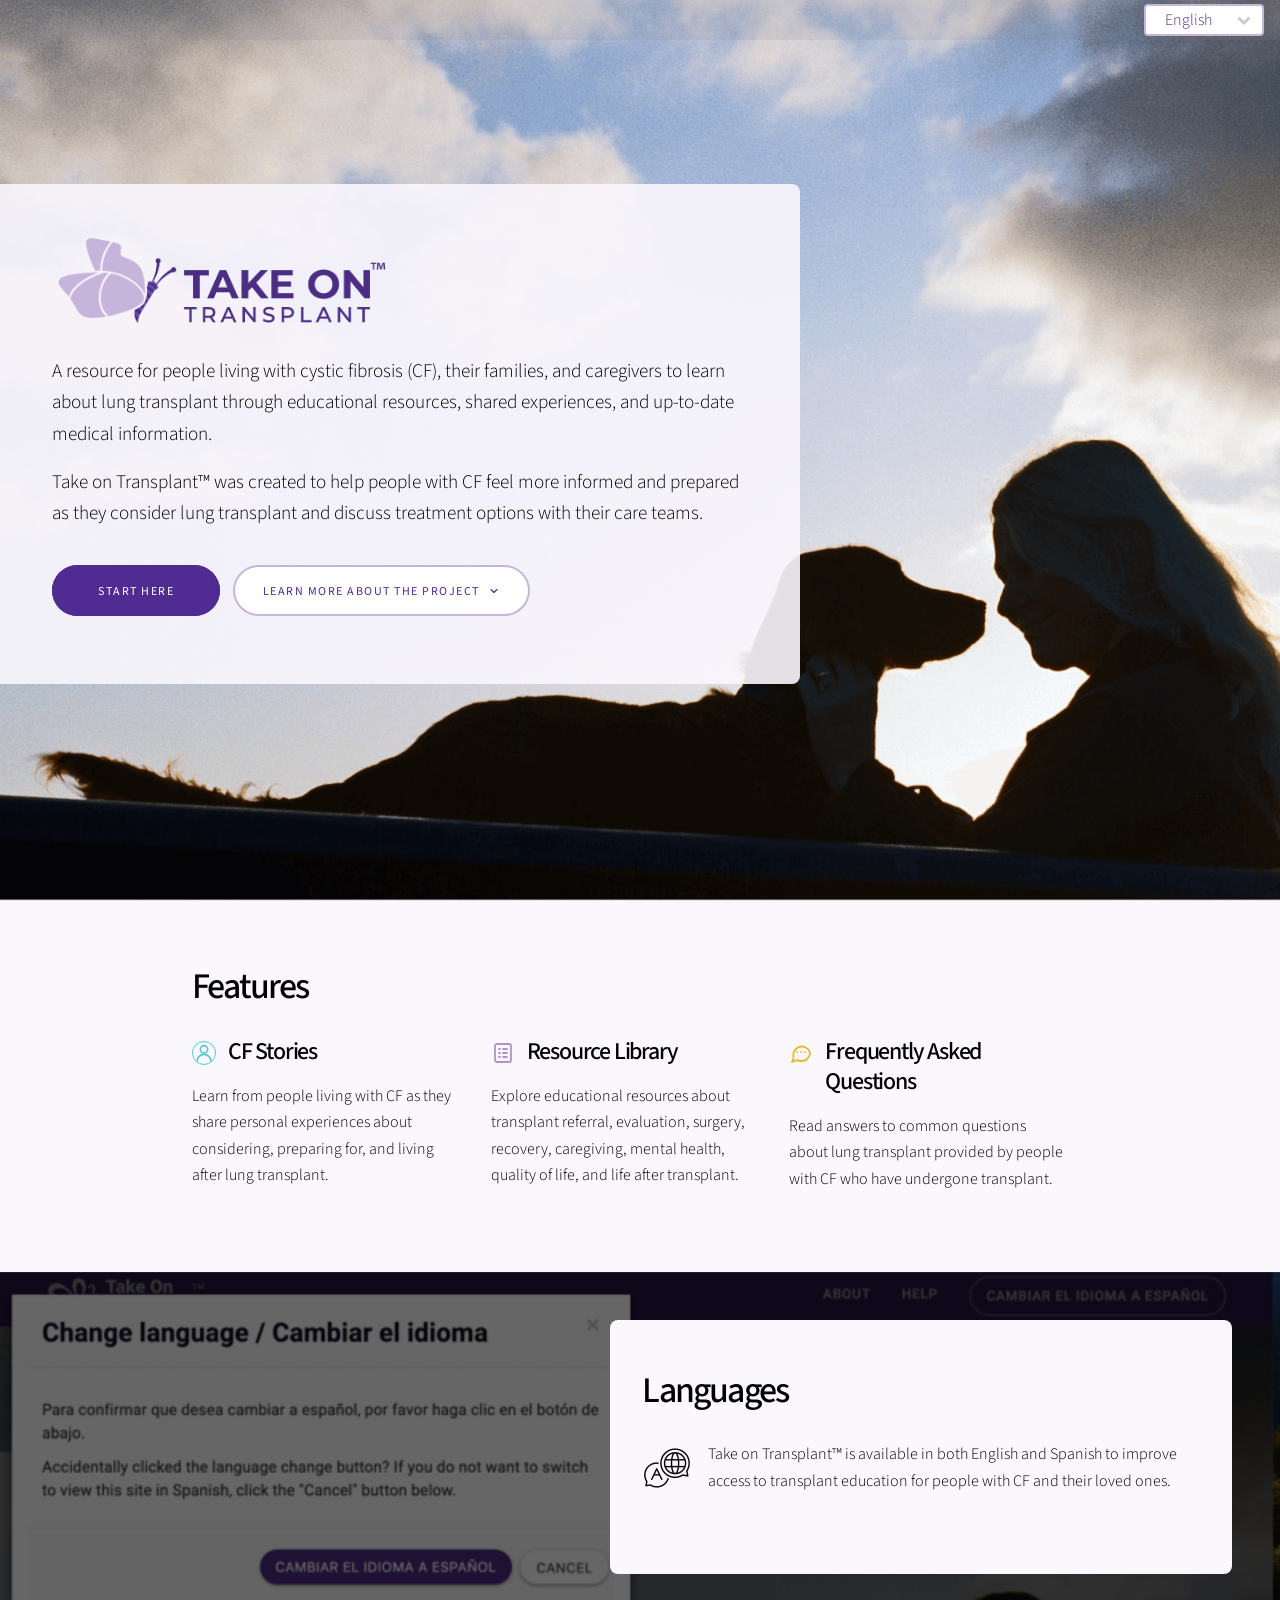
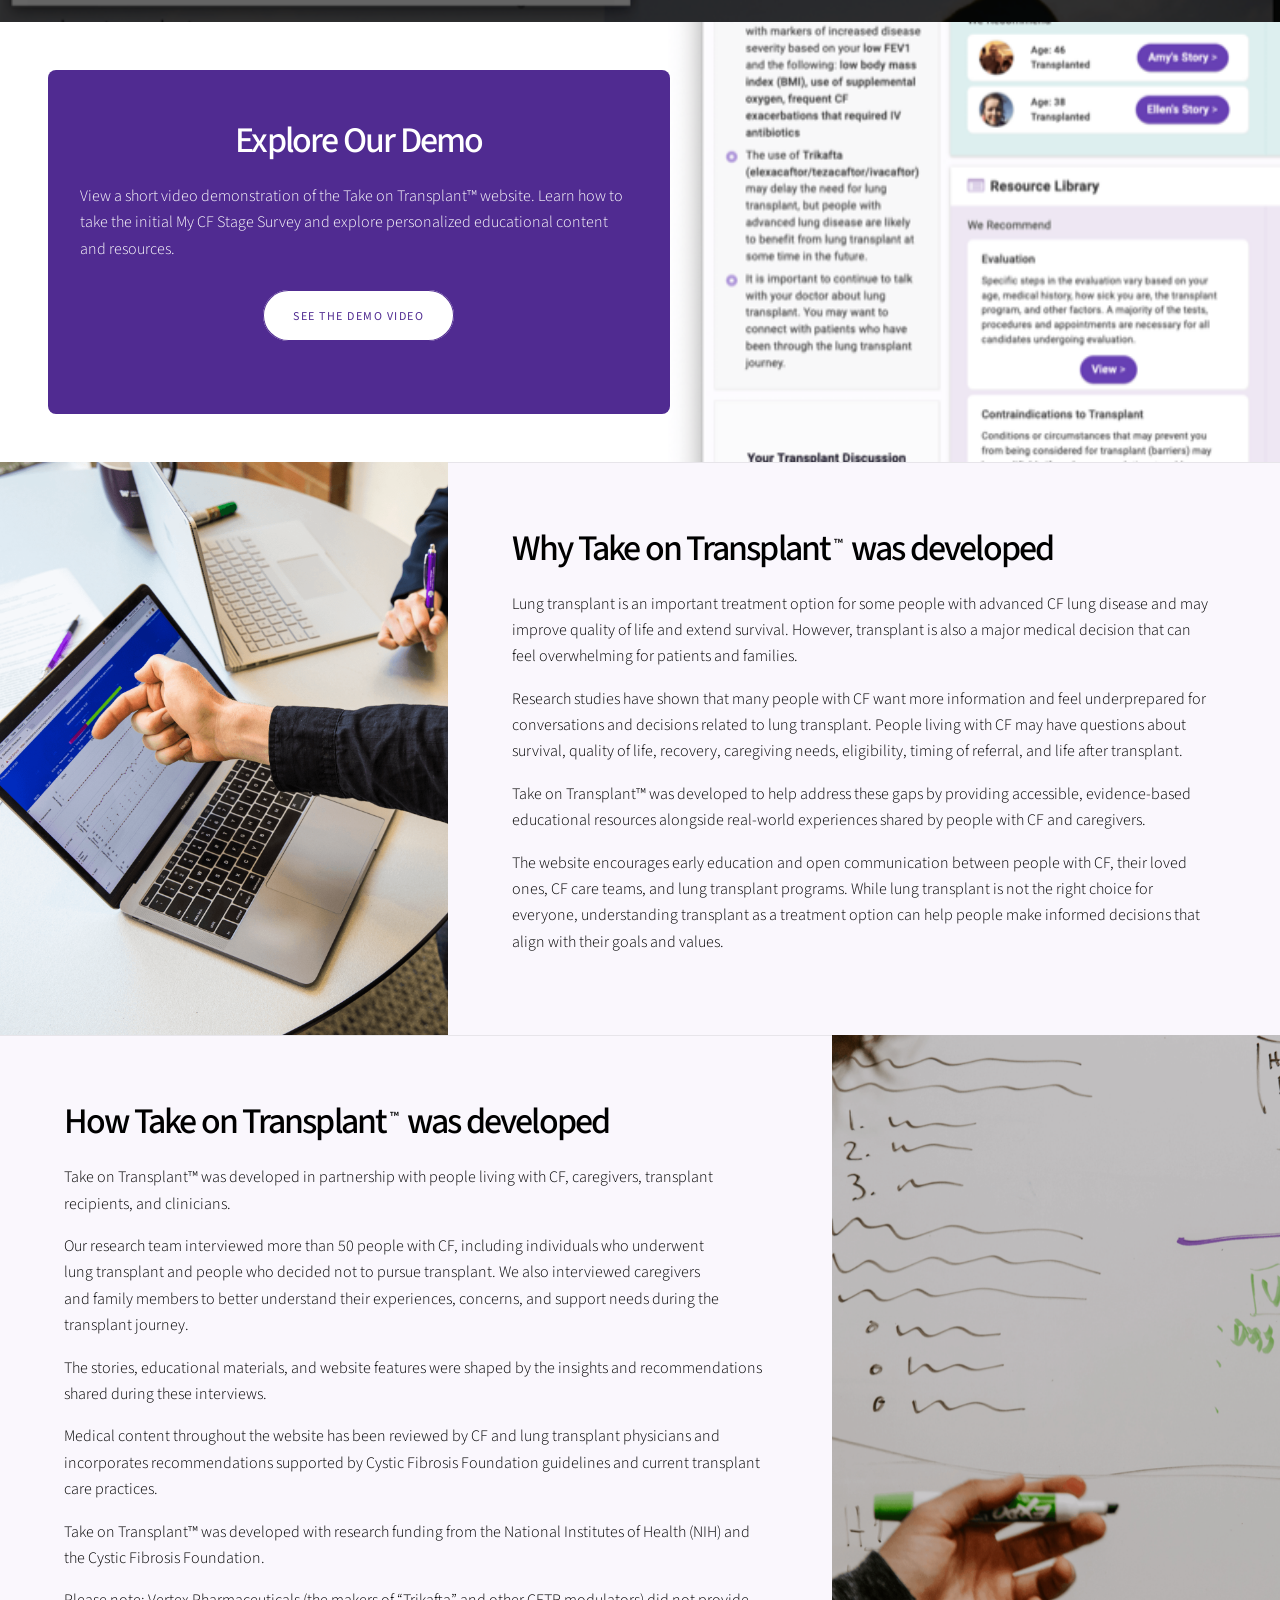
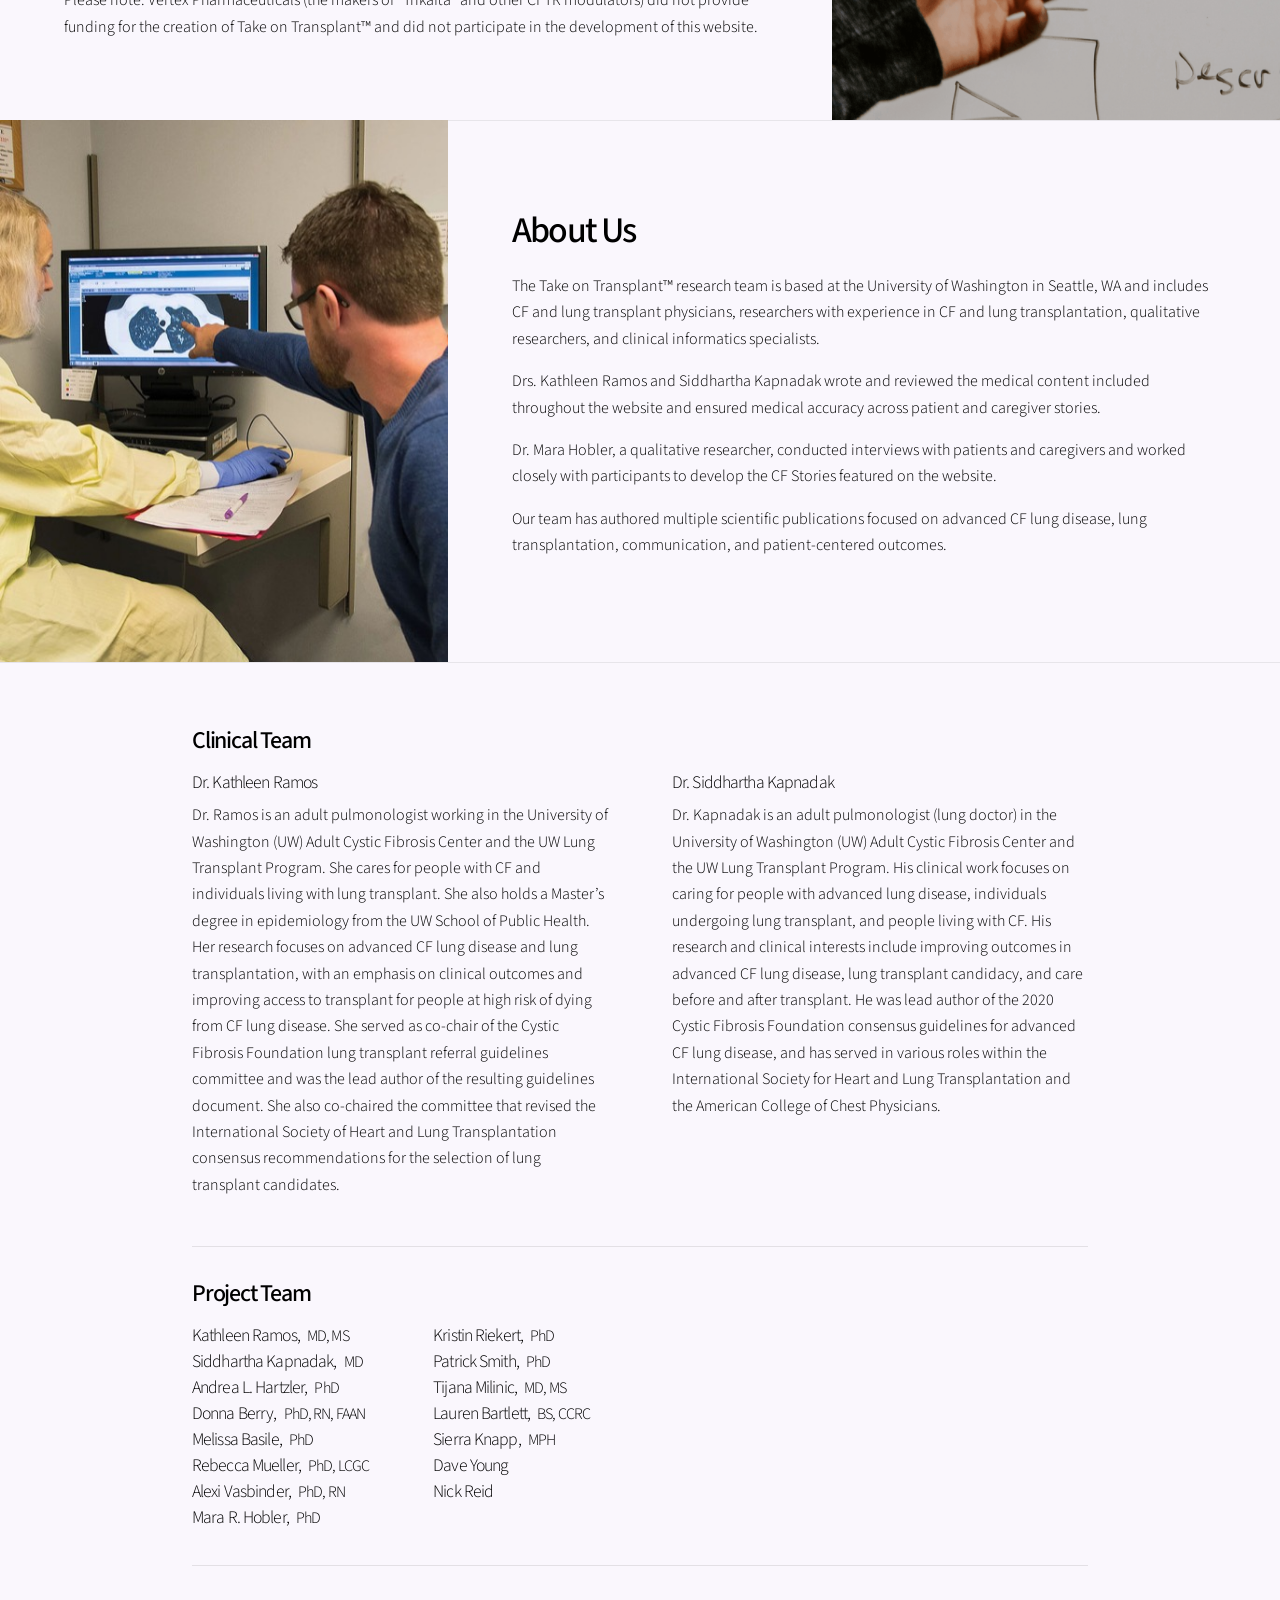
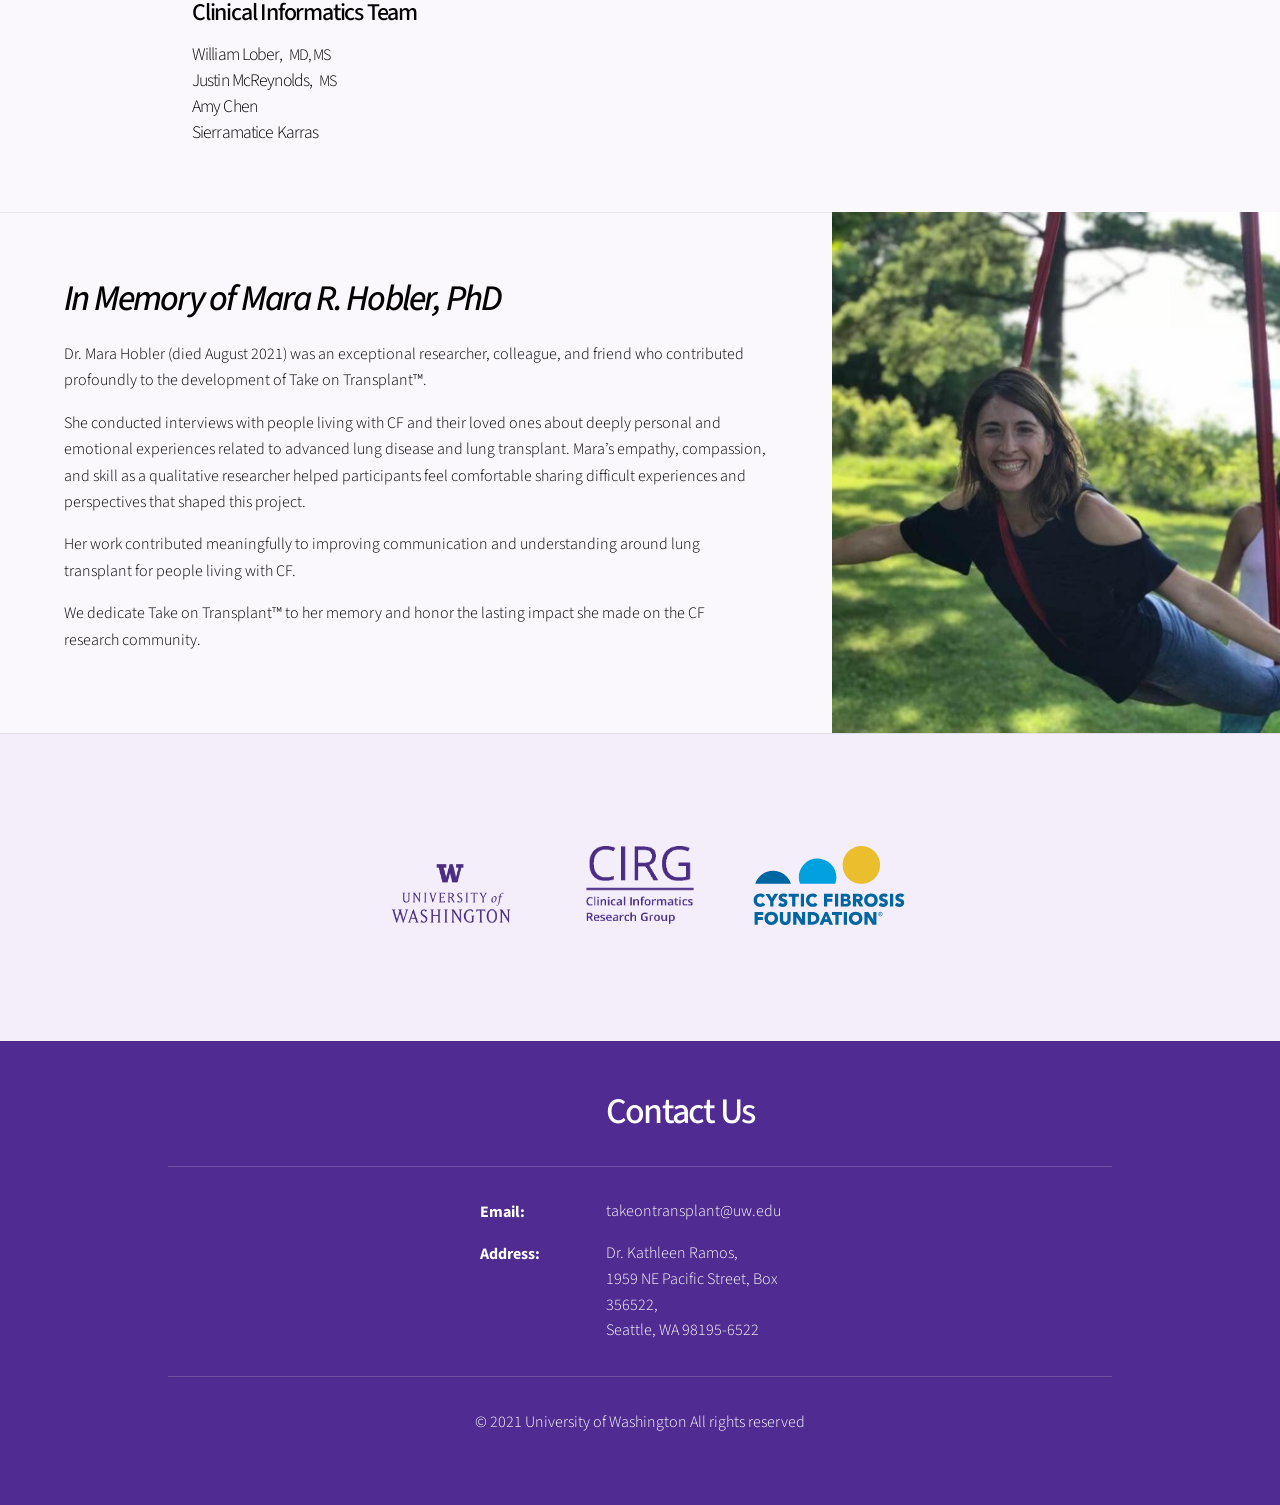
==== commit a8755013: "styling fixes" ====
--- a/index.html
+++ b/index.html
@@ -418,45 +418,50 @@
           <h3 data-i18n="clinicalTeamTitle" class="narrow-gap">
             Clinical Team
           </h3>
-
-          <h4 id="Ramos" data-i18n="ramosName" class="half-gap">
-            Dr. Kathleen Ramos
-          </h4>
-
-          <p data-i18n="ramosParagraph">
-            Dr. Ramos is an adult pulmonologist working in the University of
-            Washington (UW) Adult Cystic Fibrosis Center and the UW Lung
-            Transplant Program. She cares for people with CF and individuals
-            living with lung transplant. She also holds a Master’s degree in
-            epidemiology from the UW School of Public Health. Her research
-            focuses on advanced CF lung disease and lung transplantation, with
-            an emphasis on clinical outcomes and improving access to transplant
-            for people at high risk of dying from CF lung disease. She served as
-            co-chair of the Cystic Fibrosis Foundation lung transplant referral
-            guidelines committee and was the lead author of the resulting
-            guidelines document. She also co-chaired the committee that revised
-            the International Society of Heart and Lung Transplantation
-            consensus recommendations for the selection of lung transplant
-            candidates.
-          </p>
-
-          <h4 id="Kapnadak" data-i18n="kapnadakName" class="half-gap">
-            Dr. Siddhartha Kapnadak
-          </h4>
-
-          <p data-i18n="kapnadakParagraph">
-            Dr. Kapnadak is an adult pulmonologist (lung doctor) in the
-            University of Washington (UW) Adult Cystic Fibrosis Center and the
-            UW Lung Transplant Program. His clinical work focuses on caring for
-            people with advanced lung disease, individuals undergoing lung
-            transplant, and people living with CF. His research and clinical
-            interests include improving outcomes in advanced CF lung disease,
-            lung transplant candidacy, and care before and after transplant. He
-            was lead author of the 2020 Cystic Fibrosis Foundation consensus
-            guidelines for advanced CF lung disease, and has served in various
-            roles within the International Society for Heart and Lung
-            Transplantation and the American College of Chest Physicians.
-          </p>
+          <div class="flex-two-columns">
+            <div class="item">
+              <h4 id="Ramos" data-i18n="ramosName" class="half-gap">
+                Dr. Kathleen Ramos
+              </h4>
+
+              <p data-i18n="ramosParagraph">
+                Dr. Ramos is an adult pulmonologist working in the University of
+                Washington (UW) Adult Cystic Fibrosis Center and the UW Lung
+                Transplant Program. She cares for people with CF and individuals
+                living with lung transplant. She also holds a Master’s degree in
+                epidemiology from the UW School of Public Health. Her research
+                focuses on advanced CF lung disease and lung transplantation,
+                with an emphasis on clinical outcomes and improving access to
+                transplant for people at high risk of dying from CF lung
+                disease. She served as co-chair of the Cystic Fibrosis
+                Foundation lung transplant referral guidelines committee and was
+                the lead author of the resulting guidelines document. She also
+                co-chaired the committee that revised the International Society
+                of Heart and Lung Transplantation consensus recommendations for
+                the selection of lung transplant candidates.
+              </p>
+            </div>
+            <div class="item">
+              <h4 id="Kapnadak" data-i18n="kapnadakName" class="half-gap">
+                Dr. Siddhartha Kapnadak
+              </h4>
+
+              <p data-i18n="kapnadakParagraph">
+                Dr. Kapnadak is an adult pulmonologist (lung doctor) in the
+                University of Washington (UW) Adult Cystic Fibrosis Center and
+                the UW Lung Transplant Program. His clinical work focuses on
+                caring for people with advanced lung disease, individuals
+                undergoing lung transplant, and people living with CF. His
+                research and clinical interests include improving outcomes in
+                advanced CF lung disease, lung transplant candidacy, and care
+                before and after transplant. He was lead author of the 2020
+                Cystic Fibrosis Foundation consensus guidelines for advanced CF
+                lung disease, and has served in various roles within the
+                International Society for Heart and Lung Transplantation and the
+                American College of Chest Physicians.
+              </p>
+            </div>
+          </div>
 
           <hr class="dark" />
 
--- a/assets/css/main.css
+++ b/assets/css/main.css
@@ -1 +1 @@
-:root{--primary-color: #502b91;--button-hover-color: #331163;--button-border-color: #c7b4da;--alt-background-color: #f3eefa;--page-background-color: #faf7fd;--header-background-color: #88868b26;--warning-color: #e5b92e;--feature-story-color: #57c9c9;--feature-resource-color: #b292c8;--feature-faq-color: #e5b92e}html{box-sizing:border-box;font-size:18pt;scroll-behavior:smooth}*,*::before,*::after{box-sizing:inherit}html,body,div,header,footer,section,h1,h2,h3,h4,p,ul,li,a,span,i,sup,img{margin:0;padding:0;border:0;font:inherit;vertical-align:baseline}body{margin:0;min-width:320px;background:#fff;color:#000;font-family:"Source Sans Pro",Helvetica,sans-serif;font-size:1rem;font-weight:300;line-height:1.65;-webkit-text-size-adjust:none}body.is-preload *,body.is-preload *::before,body.is-preload *::after{animation:none !important;transition:none !important}h1,h2,h3,h4,p{text-wrap:pretty}h1,h2,h3,h4{margin:0 0 1.25rem;font-weight:300;line-height:1.25;letter-spacing:-0.05em}h1{font-size:3.5rem;font-weight:900;line-height:1.2}h2{font-size:2.25rem;font-weight:500}h3{font-size:1.5rem;font-weight:500}h4{font-size:1.1rem}p{margin-bottom:1rem}p.major{font-size:1.2rem}h3.narrow-gap{margin-bottom:1rem}h4.half-gap{margin-bottom:.5rem}i{font-style:italic}sup{position:relative;top:-0.75rem;left:4px;margin-right:8px;font-size:.85rem}hr{margin:2rem 0;border:0;border-bottom:1px solid rgba(239,231,231,.2)}hr.dark{border-bottom-color:rgba(137,131,131,.2)}a{color:#000;text-decoration:underline;transition:color .2s ease-in-out}a:hover{color:#47d3e5;text-decoration:none}header{position:fixed;z-index:999;top:0;left:0;display:flex;align-items:center;justify-content:flex-end;width:100%;padding:4px 16px;gap:16px;background:var(--header-background-color)}select{width:100%;min-width:120px;height:2rem;padding:0 2.75rem 0 .825rem;appearance:none;border:2px solid var(--button-border-color);border-radius:4px;outline:0;background-color:#fff;background-image:url("data:image/svg+xml;charset=utf8,%3Csvg xmlns='http://www.w3.org/2000/svg' width='40' height='40' preserveAspectRatio='none' viewBox='0 0 40 40'%3E%3Cpath d='M9.4,12.3l10.4,10.4l10.4-10.4c0.2-0.2,0.5-0.4,0.9-0.4c0.3,0,0.6,0.1,0.9,0.4l3.3,3.3c0.2,0.2,0.4,0.5,0.4,0.9 c0,0.4-0.1,0.6-0.4,0.9L20.7,31.9c-0.2,0.2-0.5,0.4-0.9,0.4c-0.3,0-0.6-0.1-0.9-0.4L4.3,17.3c-0.2-0.2-0.4-0.5-0.4-0.9 c0-0.4,0.1-0.6,0.4-0.9l3.3-3.3c0.2-0.2,0.5-0.4,0.9-0.4S9.1,12.1,9.4,12.3z' fill='rgba(0, 0, 0, 0.2)' /%3E%3C/svg%3E");background-repeat:no-repeat;background-position:calc(100% - .6rem) center;background-size:1rem;color:var(--primary-color);font:inherit;text-align:center;text-overflow:ellipsis}select:focus{border-color:var(--button-hover-color);box-shadow:0 0 0 1px var(--button-hover-color)}select option{color:#000;background:#fff}#wrapper{width:100%;overflow-x:hidden;background-color:inherit}#wrapper.divided>*{box-shadow:inset 0 1px 0 rgba(0,0,0,.075)}#wrapper.divided>:first-child{box-shadow:none !important}#wrapper.divided>.invert{box-shadow:inset 0 1px 0 rgba(255,255,255,.125)}#wrapper>.invert{color:#fff;background-color:#000}#wrapper>.invert a,#wrapper>.invert h2{color:#fff}#wrapper>.invert a:hover{color:#47d3e5}.default-background{background-color:var(--page-background-color) !important}.default-background.lighten{background-color:rgba(250,247,253,.9019607843) !important}.default-color{color:#000 !important}.bg-alt{background-color:var(--alt-background-color) !important}.align-left,.content-align-left{text-align:left}.align-center{text-align:center}.image{position:relative;display:inline-block;border:0;border-radius:4px}.image img{display:block;border-radius:4px}.image.fit{display:block;width:100%;max-width:200px;margin:auto}@media screen and (max-width: 736px){.image.fit{max-width:140px}}.banner .image,.spotlight .image{background-color:rgba(0,0,0,.125)}.spotlight.invert .image{background-color:rgba(255,255,255,.125)}.button,button{display:inline-block;max-width:26rem;height:4.25em;padding:.25rem 2.5em;overflow:hidden;appearance:none;border:0;border-radius:3.75em;background:#fff;box-shadow:inset 0 0 0 2px var(--button-border-color);color:var(--primary-color) !important;cursor:pointer;font:inherit;font-size:.75rem;font-weight:400;letter-spacing:.125em;line-height:3.75em;text-align:center;text-decoration:none;text-overflow:ellipsis;text-transform:uppercase;white-space:nowrap;transition:background-color .2s ease-in-out,box-shadow .2s ease-in-out,color .2s ease-in-out}.button.wide{min-width:14em}.button.primary{background-color:var(--primary-color) !important;box-shadow:inset 0 0 0 2px var(--primary-color);color:#fff !important}.button:hover,button:hover,#wrapper>.invert .button:hover{background-color:var(--button-hover-color) !important;box-shadow:inset 0 0 0 1px var(--button-hover-color);color:#fff !important}.button:active,button:active{background-color:rgba(71,211,229,.2);box-shadow:inset 0 0 0 1px var(--button-hover-color);color:var(--button-hover-color) !important}.button.primary:hover,.button.primary:active{background-color:rgba(80,43,145,.2);box-shadow:inset 0 0 0 1px var(--primary-color);color:#fff !important}button.plain{width:auto;height:auto;padding:0;border:0;border-radius:0;background:rgba(0,0,0,0);box-shadow:none;line-height:normal}#wrapper>.invert .button{background-color:#fff;box-shadow:inset 0 0 0 1px var(--primary-color)}ul.actions{display:flex;margin:0 0 2rem -1rem;padding-left:0;list-style:none;cursor:default}ul.actions li{padding-left:1rem;vertical-align:middle}ul.actions.stacked{flex-direction:column;margin-left:0}ul.actions.stacked li{padding:1.3rem 0 0}ul.actions.stacked li:first-child{padding-top:0}.hero-logo-container{margin-bottom:.6rem !important}.hero-logo{height:1.75em}.hero-buttons-container{display:flex;gap:.8rem;margin-top:1.2rem}.button-icon{width:1em;height:1em;margin-left:.3rem;vertical-align:-0.125em;fill:none;stroke:currentColor;stroke-width:2.25;stroke-linecap:round;stroke-linejoin:round}.banner.style2{position:relative;display:flex;align-items:center;justify-content:flex-start;min-height:100vh;overflow-x:hidden;background-color:inherit;text-align:left}.banner.style2 .content{position:relative;z-index:1;width:40rem;max-width:100%;margin-bottom:2rem;padding:5.25rem 5.25rem 3.25rem;border-radius:.5rem;background-color:inherit}.banner.style2 .content.wide{width:50rem;padding:3rem 3.25rem 2.25rem}.banner.style2.orient-left .content{border-top-left-radius:0;border-bottom-left-radius:0}.banner.style2 .image{position:absolute;top:0;left:0;width:100%;height:100%;border-radius:0}.banner.style2 .image img,.spotlight.style1 .image img,.spotlight.style5 .image img{position:absolute;top:0;left:0;display:block;width:100%;height:100%;border-radius:0;object-fit:cover;object-position:center}.spotlight.style1{position:relative;display:flex;align-items:stretch;flex-direction:row;justify-content:flex-end;overflow-x:hidden;text-align:left}.spotlight.style1.orient-right{flex-direction:row-reverse}.spotlight.style1 .content{align-self:center;flex:1 1 auto;width:65%;max-width:64rem;margin:0 auto;padding:7rem 7rem 5rem}.spotlight.style1 .image{flex:0 0 auto;width:35%;min-width:25rem;border-radius:0}.spotlight.style5{position:relative;display:flex;align-items:center;justify-content:center;padding:5rem 5.25rem;overflow-x:hidden;background-color:inherit;text-align:center}.spotlight.style5.orient-left{justify-content:flex-start}.spotlight.style5.orient-right{justify-content:flex-end}.spotlight.style5 .content{position:relative;z-index:1;width:40rem;max-width:52.5%;padding:3.5rem;border-radius:.5rem;background-color:inherit}.spotlight.style5 .image{position:absolute;top:0;left:0;width:100%;height:100%;border-radius:0}.spotlight.style5.image-position-left .image img{object-position:left}.fade-bg{opacity:.4}.content .content-description{margin-bottom:1.75rem !important}.spotlight.style1 .image.image-no-upscale{display:flex;align-items:flex-start;justify-content:center;background:#faf7fd;box-shadow:inset 0 1px 0 rgba(0,0,0,.075)}.spotlight.style1 .image.image-no-upscale img{position:relative;top:auto;left:auto;width:auto;max-width:min(100%,730px)}.features-container{display:flex;flex-wrap:wrap;gap:1.5rem;margin-top:1.75rem}@media(min-width: 768px){.features-container .feature{flex:1;max-width:calc(33.333% - 1.5rem)}}.features-container .feature-title{display:flex;align-items:flex-start;gap:.75rem;margin-bottom:1rem !important}.features-container .feature-title h3{margin:0 !important}.feature-icon{flex:0 0 auto;width:1.5rem;height:1.5rem;fill:none;stroke:currentColor;stroke-width:1.8;stroke-linecap:round;stroke-linejoin:round}.story{color:var(--feature-story-color);border:1px solid var(--feature-story-color);border-radius:100%}.resource{color:var(--feature-resource-color)}.faq{color:var(--feature-faq-color)}.flex-align-center{display:flex;align-items:center;gap:1rem}.flex-align-center p{margin:0}.flex-align-start{display:flex;align-items:flex-start;gap:1rem}.flex-gap-4{gap:4rem}.flex-wrap{flex-wrap:wrap}.flex-list{display:flex;flex-direction:column;gap:.25rem;margin-bottom:.25rem}.degree{margin-left:4px;font-size:1rem}.pt-half{padding-top:.5rem !important}.pb-2{padding-bottom:2rem !important}.text-left{text-align:left !important}.is-hidden{display:none !important;visibility:hidden !important;max-height:0 !important;overflow:hidden !important;opacity:0 !important}.video-wrapper{position:relative;max-width:100%;padding:0}.video-close-container{position:absolute;z-index:10;top:16px;right:60px}.video-container{position:relative;width:100%;overflow:hidden;aspect-ratio:16/9;background:rgba(0,0,0,0)}.video-container iframe{position:absolute;top:-2px;left:-2px;width:calc(100% + 4px);height:calc(100% + 4px);border:0}.wrapper.style1>.inner{width:64rem;max-width:100%;margin:0 auto;padding:7rem 3.5rem 5rem}.wrapper.style1>.inner.medium{width:50rem}.items.style3{position:relative;display:flex;flex-wrap:wrap;justify-content:center;margin:2rem 0}.items.style3>*{flex:0 0 auto}.items.style3.medium>*{width:calc(33.3333333333% - 2.1875rem);padding:1.09375rem 1.09375rem .1rem}.cirg-footer-logo{position:relative;width:70% !important;max-width:100%;margin:auto !important}footer{padding-bottom:1.35rem;background-color:var(--primary-color) !important;color:#fff !important}footer .inner{padding:3rem 2.5rem !important}.footer-heading{margin:0 !important;color:#fff !important}.footer-contact{display:flex;flex-direction:column;gap:1rem;max-width:640px;margin:0 auto;text-align:left}.footer-contact-row{display:grid;grid-template-columns:110px 1fr;align-items:start;gap:1rem;width:100%;margin:auto}.footer-contact-label{font-weight:700}.footer-contact-value{line-height:1.6}.footer-contact a{color:inherit;text-decoration:none}.footer-contact a:hover{text-decoration:underline}.footer-copyright{max-width:480px;margin:auto;text-align:center}.clip-spacer{clip-path:polygon(100% 0%, 0% 0%, 0% 65%, 1% 64.95%, 2% 64.8%, 3% 64.6%, 4% 64.3%, 5% 63.9%, 6% 63.45%, 7% 62.9%, 8% 62.25%, 9% 61.55%, 10% 60.8%, 11% 59.95%, 12% 59.05%, 13% 58.1%, 14% 57.1%, 15% 56.05%, 16% 55%, 17% 53.9%, 18% 52.8%, 19% 51.65%, 20% 50.5%, 21% 49.35%, 22% 48.2%, 23% 47.05%, 24% 45.9%, 25% 44.8%, 26% 43.75%, 27% 42.75%, 28% 41.75%, 29% 40.8%, 30% 39.9%, 31% 39.1%, 32% 38.35%, 33% 37.65%, 34% 37.05%, 35% 36.5%, 36% 36.05%, 37% 35.65%, 38% 35.35%, 39% 35.15%, 40% 35.05%, 41% 35%, 42% 35.05%, 43% 35.2%, 44% 35.45%, 45% 35.75%, 46% 36.15%, 47% 36.65%, 48% 37.2%, 49% 37.85%, 50% 38.55%, 51% 39.35%, 52% 40.2%, 53% 41.1%, 54% 42.05%, 55% 43.05%, 56% 44.1%, 57% 45.15%, 58% 46.3%, 59% 47.4%, 60% 48.55%, 61% 49.7%, 62% 50.85%, 63% 52%, 64% 53.15%, 65% 54.25%, 66% 55.35%, 67% 56.4%, 68% 57.45%, 69% 58.4%, 70% 59.35%, 71% 60.2%, 72% 61.05%, 73% 61.8%, 74% 62.45%, 75% 63.05%, 76% 63.6%, 77% 64.05%, 78% 64.4%, 79% 64.7%, 80% 64.85%, 81% 65%, 82% 65%, 83% 64.9%, 84% 64.75%, 85% 64.5%, 86% 64.2%, 87% 63.75%, 88% 63.25%, 89% 62.7%, 90% 62.05%, 91% 61.3%, 92% 60.5%, 93% 59.65%, 94% 58.75%, 95% 57.8%, 96% 56.8%, 97% 55.75%, 98% 54.65%, 99% 53.55%, 100% 52.4%);position:relative;top:120px;min-height:48px;margin-top:-48px;background:var(--alt-background-color);transform:rotate(180deg)}@media screen and (max-width: 1680px){html{font-size:14pt}.banner.style2 .content{padding:3.75rem 3.75rem 1.75rem}.spotlight.style1 .content{padding:5rem}.spotlight.style5{padding:3rem 3.75rem}.spotlight.style5 .content,.wrapper.style1>.inner{padding:3.5rem 2.5rem}}@media screen and (max-width: 1280px){html{font-size:12pt}.banner.style2 .content{padding:4rem 3rem 2rem}.spotlight.style1 .content{padding:4rem}.spotlight.style5{padding:3rem}.spotlight.style5 .content{padding:3rem 2rem}.wrapper.style1>.inner{padding:4rem}}@media screen and (max-width: 980px){.banner.style2 .content{padding:3.75rem 2.25rem 1.75rem}.spotlight.style1 .content{width:50%;min-width:0;padding:3.75rem 3rem}.spotlight.style1 .image{width:50%;min-width:0}.spotlight.style5{padding:3rem 2.25rem 2rem}.spotlight.style5 .content{padding:2.25rem}.wrapper.style1>.inner{padding:3.5rem 3rem 4.5rem}.items.style3.medium>*{width:100%;padding:1.75rem 1.75rem .1rem}}@media screen and (max-width: 736px){html{font-size:11pt}h1{font-size:2.5rem}h2{font-size:2rem}h3{font-size:1.25rem}h4{font-size:1rem}p.major{font-size:1.1rem}.banner.style2 .content{padding:2.5rem 1.5rem .5rem}.spotlight.style1 .content{padding:2.5rem 2rem}.spotlight.style5{padding:2rem 1.5rem 2.5rem}.spotlight.style5 .content{padding:1.5rem}.wrapper.style1>.inner{padding:3.5rem 2rem 4.5rem}.items.style3{margin:2rem 0}}@media screen and (max-width: 736px)and (orientation: portrait){.spotlight.style1,.spotlight.style1.orient-right{flex-direction:column-reverse;text-align:center !important}.spotlight.style1 .content,.spotlight.style1 .image{width:100%}.spotlight.style1 .image img{position:relative}}@media screen and (max-width: 480px){ul.actions:not(.fixed){flex-direction:column;width:100% !important;margin-left:0}ul.actions:not(.fixed) li{flex:1 1 auto;width:100%;padding:1rem 0 0;text-align:center}ul.actions:not(.fixed) li:first-child{padding-top:0}ul.actions:not(.fixed) li .button,ul.actions:not(.fixed) li>*{width:100%}.spotlight.style5 .content{max-width:80%}.items.style3.medium>*{width:100%;padding:1.3125rem 0 .1rem}.items.style3.medium>:first-child{padding-top:0}.items.style3.medium>:last-child{padding-bottom:0}}@media screen and (max-width: 360px){html{font-size:10pt}}@media screen and (min-width: 768px){.footer-contact-row{width:50%}}.noscript{padding:.5rem;color:var(--warning-color);background:#fff;position:relative;z-index:111111;font-weight:500;margin:0}/*# sourceMappingURL=main.css.map */
+:root{--primary-color: #502b91;--button-hover-color: #331163;--button-border-color: #c7b4da;--alt-background-color: #f3eefa;--page-background-color: #faf7fd;--header-background-color: #88868b26;--warning-color: #e5b92e;--feature-story-color: #57c9c9;--feature-resource-color: #b292c8;--feature-faq-color: #e5b92e}html{box-sizing:border-box;font-size:18pt;scroll-behavior:smooth}*,*::before,*::after{box-sizing:inherit}html,body,div,header,footer,section,h1,h2,h3,h4,p,ul,li,a,span,i,sup,img{margin:0;padding:0;border:0;font:inherit;vertical-align:baseline}body{margin:0;min-width:320px;background:#fff;color:#000;font-family:"Source Sans Pro",Helvetica,sans-serif;font-size:1rem;font-weight:300;line-height:1.65;-webkit-text-size-adjust:none}body.is-preload *,body.is-preload *::before,body.is-preload *::after{animation:none !important;transition:none !important}h1,h2,h3,h4,p{text-wrap:pretty}h1,h2,h3,h4{margin:0 0 1.25rem;font-weight:300;line-height:1.25;letter-spacing:-0.05em}h1{font-size:3.5rem;font-weight:900;line-height:1.2}h2{font-size:2.25rem;font-weight:500}h3{font-size:1.5rem;font-weight:500}h4{font-size:1.1rem}p{margin-bottom:1rem}p.major{font-size:1.2rem}h3.narrow-gap{margin-bottom:1rem}h4.half-gap{margin-bottom:.5rem}i{font-style:italic}sup{position:relative;top:-0.75rem;left:4px;margin-right:8px;font-size:.85rem}hr{margin:2rem 0;border:0;border-bottom:1px solid rgba(239,231,231,.2)}hr.dark{border-bottom-color:rgba(137,131,131,.2)}a{color:#000;text-decoration:underline;transition:color .2s ease-in-out}a:hover{color:#47d3e5;text-decoration:none}header{position:fixed;z-index:999;top:0;left:0;display:flex;align-items:center;justify-content:flex-end;width:100%;padding:4px 16px;gap:16px;background:var(--header-background-color)}select{width:100%;min-width:120px;height:2rem;padding:0 2.75rem 0 .825rem;appearance:none;border:2px solid var(--button-border-color);border-radius:4px;outline:0;background-color:#fff;background-image:url("data:image/svg+xml;charset=utf8,%3Csvg xmlns='http://www.w3.org/2000/svg' width='40' height='40' preserveAspectRatio='none' viewBox='0 0 40 40'%3E%3Cpath d='M9.4,12.3l10.4,10.4l10.4-10.4c0.2-0.2,0.5-0.4,0.9-0.4c0.3,0,0.6,0.1,0.9,0.4l3.3,3.3c0.2,0.2,0.4,0.5,0.4,0.9 c0,0.4-0.1,0.6-0.4,0.9L20.7,31.9c-0.2,0.2-0.5,0.4-0.9,0.4c-0.3,0-0.6-0.1-0.9-0.4L4.3,17.3c-0.2-0.2-0.4-0.5-0.4-0.9 c0-0.4,0.1-0.6,0.4-0.9l3.3-3.3c0.2-0.2,0.5-0.4,0.9-0.4S9.1,12.1,9.4,12.3z' fill='rgba(0, 0, 0, 0.2)' /%3E%3C/svg%3E");background-repeat:no-repeat;background-position:calc(100% - .6rem) center;background-size:1rem;color:var(--primary-color);font:inherit;text-align:center;text-overflow:ellipsis}select:focus{border-color:var(--button-hover-color);box-shadow:0 0 0 1px var(--button-hover-color)}select option{color:#000;background:#fff}#wrapper{width:100%;overflow-x:hidden;background-color:inherit}#wrapper.divided>*{box-shadow:inset 0 1px 0 rgba(0,0,0,.075)}#wrapper.divided>:first-child{box-shadow:none !important}#wrapper.divided>.invert{box-shadow:inset 0 1px 0 rgba(255,255,255,.125)}#wrapper>.invert{color:#fff;background-color:#000}#wrapper>.invert a,#wrapper>.invert h2{color:#fff}#wrapper>.invert a:hover{color:#47d3e5}.default-background{background-color:var(--page-background-color) !important}.default-background.lighten{background-color:rgba(250,247,253,.9019607843) !important}.default-color{color:#000 !important}.bg-alt{background-color:var(--alt-background-color) !important}.align-left,.content-align-left{text-align:left}.align-center{text-align:center}.image{position:relative;display:inline-block;border:0;border-radius:4px}.image img{display:block;border-radius:4px}.image.fit{display:block;width:100%;max-width:200px;margin:auto}@media screen and (max-width: 736px){.image.fit{max-width:140px}}.banner .image,.spotlight .image{background-color:rgba(0,0,0,.125)}.spotlight.invert .image{background-color:rgba(255,255,255,.125)}.button,button{display:inline-block;max-width:26rem;height:4.25em;padding:.25rem 2.5em;overflow:hidden;appearance:none;border:0;border-radius:3.75em;background:#fff;box-shadow:inset 0 0 0 2px var(--button-border-color);color:var(--primary-color) !important;cursor:pointer;font:inherit;font-size:.75rem;font-weight:400;letter-spacing:.125em;line-height:3.75em;text-align:center;text-decoration:none;text-overflow:ellipsis;text-transform:uppercase;white-space:nowrap;transition:background-color .2s ease-in-out,box-shadow .2s ease-in-out,color .2s ease-in-out}.button.wide{min-width:14em}.button.primary{background-color:var(--primary-color) !important;box-shadow:inset 0 0 0 2px var(--primary-color);color:#fff !important}.button:hover,button:hover,#wrapper>.invert .button:hover{background-color:var(--button-hover-color) !important;box-shadow:inset 0 0 0 1px var(--button-hover-color);color:#fff !important}.button:active,button:active{background-color:rgba(71,211,229,.2);box-shadow:inset 0 0 0 1px var(--button-hover-color);color:var(--button-hover-color) !important}.button.primary:hover,.button.primary:active{background-color:rgba(80,43,145,.2);box-shadow:inset 0 0 0 1px var(--primary-color);color:#fff !important}button.plain{width:auto;height:auto;padding:0;border:0;border-radius:0;background:rgba(0,0,0,0);box-shadow:none;line-height:normal}#wrapper>.invert .button{background-color:#fff;box-shadow:inset 0 0 0 1px var(--primary-color)}ul.actions{display:flex;margin:0 0 2rem -1rem;padding-left:0;list-style:none;cursor:default}ul.actions li{padding-left:1rem;vertical-align:middle}ul.actions.stacked{flex-direction:column;margin-left:0}ul.actions.stacked li{padding:1.3rem 0 0}ul.actions.stacked li:first-child{padding-top:0}.hero-logo-container{margin-bottom:.6rem !important}.hero-logo{height:1.75em}.hero-buttons-container{display:flex;gap:.8rem;margin-top:1.2rem}.button-icon{width:1em;height:1em;margin-left:.3rem;vertical-align:-0.125em;fill:none;stroke:currentColor;stroke-width:2.25;stroke-linecap:round;stroke-linejoin:round}.banner.style2{position:relative;display:flex;align-items:center;justify-content:flex-start;min-height:100vh;overflow-x:hidden;background-color:inherit;text-align:left}.banner.style2 .content{position:relative;z-index:1;width:40rem;max-width:100%;margin-bottom:2rem;padding:5.25rem 5.25rem 3.25rem;border-radius:.5rem;background-color:inherit}.banner.style2 .content.wide{width:50rem;padding:3rem 3.25rem 2.25rem}.banner.style2.orient-left .content{border-top-left-radius:0;border-bottom-left-radius:0}.banner.style2 .image{position:absolute;top:0;left:0;width:100%;height:100%;border-radius:0}.banner.style2 .image img,.spotlight.style1 .image img,.spotlight.style5 .image img{position:absolute;top:0;left:0;display:block;width:100%;height:100%;border-radius:0;object-fit:cover;object-position:center}.spotlight.style1{position:relative;display:flex;align-items:stretch;flex-direction:row;justify-content:flex-end;overflow-x:hidden;text-align:left}.spotlight.style1.orient-right{flex-direction:row-reverse}.spotlight.style1 .content{align-self:center;flex:1 1 auto;width:65%;max-width:64rem;margin:0 auto;padding:7rem 7rem 5rem}.spotlight.style1 .image{flex:0 0 auto;width:35%;min-width:25rem;border-radius:0}.spotlight.style5{position:relative;display:flex;align-items:center;justify-content:center;padding:5rem 5.25rem;overflow-x:hidden;background-color:inherit;text-align:center}.spotlight.style5.orient-left{justify-content:flex-start}.spotlight.style5.orient-right{justify-content:flex-end}.spotlight.style5 .content{position:relative;z-index:1;width:40rem;max-width:52.5%;padding:3.5rem;border-radius:.5rem;background-color:inherit}.spotlight.style5 .image{position:absolute;top:0;left:0;width:100%;height:100%;border-radius:0}.spotlight.style5.image-position-left .image img{object-position:left}.fade-bg{opacity:.4}.content .content-description{margin-bottom:1.75rem !important}.spotlight.style1 .image.image-no-upscale{display:flex;align-items:flex-start;justify-content:center;background:#faf7fd;box-shadow:inset 0 1px 0 rgba(0,0,0,.075)}.spotlight.style1 .image.image-no-upscale img{position:relative;top:auto;left:auto;width:auto;max-width:min(100%,730px)}.features-container{display:flex;flex-wrap:wrap;gap:1.5rem;margin-top:1.75rem}@media(min-width: 768px){.features-container .feature{flex:1;max-width:calc(33.333% - 1.5rem)}}.features-container .feature-title{display:flex;align-items:flex-start;gap:.75rem;margin-bottom:1rem !important}.features-container .feature-title h3{margin:0 !important}.feature-icon{flex:0 0 auto;width:1.5rem;height:1.5rem;fill:none;stroke:currentColor;stroke-width:1.8;stroke-linecap:round;stroke-linejoin:round}@media(min-width: 768px){.feature-icon{position:relative;top:.25rem}}.story{color:var(--feature-story-color);border:1px solid var(--feature-story-color);border-radius:100%}.resource{color:var(--feature-resource-color)}.faq{color:var(--feature-faq-color)}.flex{display:flex;align-items:center;justify-content:center;flex-wrap:wrap;gap:1rem}.flex-align-center{display:flex;align-items:center;gap:1rem}.flex-align-center p{margin:0}.flex-align-start{display:flex;align-items:flex-start;gap:1rem}.flex-gap-4{gap:4rem}.flex-wrap{flex-wrap:wrap}.flex-list{display:flex;flex-direction:column;gap:.25rem;margin-bottom:.25rem}.flex-two-columns{display:flex;flex-wrap:wrap;gap:1rem}@media(min-width: 768px){.flex-two-columns{gap:4rem}.flex-two-columns .item{flex:calc(50% - 4rem)}}.degree{margin-left:4px;font-size:1rem}.pt-half{padding-top:.5rem !important}.pb-2{padding-bottom:2rem !important}.text-left{text-align:left !important}.is-hidden{display:none !important;visibility:hidden !important;max-height:0 !important;overflow:hidden !important;opacity:0 !important}.video-wrapper{position:relative;max-width:100%;padding:0}.video-close-container{position:absolute;z-index:10;top:16px;right:60px}.video-container{position:relative;width:100%;overflow:hidden;aspect-ratio:16/9;background:rgba(0,0,0,0)}.video-container iframe{position:absolute;top:-2px;left:-2px;width:calc(100% + 4px);height:calc(100% + 4px);border:0}.wrapper.style1>.inner{width:64rem;max-width:100%;margin:0 auto;padding:7rem 3.5rem 5rem}.wrapper.style1>.inner.medium{width:50rem}.items.style3{position:relative;display:flex;flex-wrap:wrap;justify-content:center;margin:2rem 0}.items.style3>*{flex:0 0 auto}.items.style3.medium>*{width:calc(33.3333333333% - 2.1875rem);padding:1.09375rem 1.09375rem .1rem}.cirg-footer-logo{position:relative;width:70% !important;max-width:100%;margin:auto !important}footer{padding-bottom:1.35rem;background-color:var(--primary-color) !important;color:#fff !important}footer .inner{padding:3rem 2.5rem !important}.footer-heading{margin:0 !important;color:#fff !important}.footer-contact{display:flex;flex-direction:column;gap:1rem;max-width:640px;margin:0 auto;text-align:left}.footer-contact-row{display:grid;grid-template-columns:110px 1fr;align-items:start;gap:1rem;width:100%;margin:auto}.footer-contact-label{font-weight:700}.footer-contact-value{line-height:1.6}.footer-contact a{color:inherit;text-decoration:none}.footer-contact a:hover{text-decoration:underline}.footer-copyright{max-width:480px;margin:auto;text-align:center}.clip-spacer{clip-path:polygon(100% 0%, 0% 0%, 0% 65%, 1% 64.95%, 2% 64.8%, 3% 64.6%, 4% 64.3%, 5% 63.9%, 6% 63.45%, 7% 62.9%, 8% 62.25%, 9% 61.55%, 10% 60.8%, 11% 59.95%, 12% 59.05%, 13% 58.1%, 14% 57.1%, 15% 56.05%, 16% 55%, 17% 53.9%, 18% 52.8%, 19% 51.65%, 20% 50.5%, 21% 49.35%, 22% 48.2%, 23% 47.05%, 24% 45.9%, 25% 44.8%, 26% 43.75%, 27% 42.75%, 28% 41.75%, 29% 40.8%, 30% 39.9%, 31% 39.1%, 32% 38.35%, 33% 37.65%, 34% 37.05%, 35% 36.5%, 36% 36.05%, 37% 35.65%, 38% 35.35%, 39% 35.15%, 40% 35.05%, 41% 35%, 42% 35.05%, 43% 35.2%, 44% 35.45%, 45% 35.75%, 46% 36.15%, 47% 36.65%, 48% 37.2%, 49% 37.85%, 50% 38.55%, 51% 39.35%, 52% 40.2%, 53% 41.1%, 54% 42.05%, 55% 43.05%, 56% 44.1%, 57% 45.15%, 58% 46.3%, 59% 47.4%, 60% 48.55%, 61% 49.7%, 62% 50.85%, 63% 52%, 64% 53.15%, 65% 54.25%, 66% 55.35%, 67% 56.4%, 68% 57.45%, 69% 58.4%, 70% 59.35%, 71% 60.2%, 72% 61.05%, 73% 61.8%, 74% 62.45%, 75% 63.05%, 76% 63.6%, 77% 64.05%, 78% 64.4%, 79% 64.7%, 80% 64.85%, 81% 65%, 82% 65%, 83% 64.9%, 84% 64.75%, 85% 64.5%, 86% 64.2%, 87% 63.75%, 88% 63.25%, 89% 62.7%, 90% 62.05%, 91% 61.3%, 92% 60.5%, 93% 59.65%, 94% 58.75%, 95% 57.8%, 96% 56.8%, 97% 55.75%, 98% 54.65%, 99% 53.55%, 100% 52.4%);position:relative;top:120px;min-height:48px;margin-top:-48px;background:var(--alt-background-color);transform:rotate(180deg)}@media screen and (max-width: 1680px){html{font-size:14pt}.banner.style2 .content{padding:3.75rem 3.75rem 1.75rem}.spotlight.style1 .content{padding:5rem}.spotlight.style5{padding:3rem 3.75rem}.spotlight.style5 .content,.wrapper.style1>.inner{padding:3.5rem 2.5rem}}@media screen and (max-width: 1280px){html{font-size:12pt}.banner.style2 .content{padding:4rem 3rem 2rem}.spotlight.style1 .content{padding:4rem}.spotlight.style5{padding:3rem}.spotlight.style5 .content{padding:3rem 2rem}.wrapper.style1>.inner{padding:4rem}}@media screen and (max-width: 980px){.banner.style2 .content{padding:3.75rem 2.25rem 1.75rem}.spotlight.style1 .content{width:50%;min-width:0;padding:3.75rem 3rem}.spotlight.style1 .image{width:50%;min-width:0}.spotlight.style5{padding:3rem 2.25rem 2rem}.spotlight.style5 .content{padding:2.25rem}.wrapper.style1>.inner{padding:3.5rem 3rem 4.5rem}.items.style3.medium>*{width:100%;padding:1.75rem 1.75rem .1rem}}@media screen and (max-width: 736px){html{font-size:11pt}h1{font-size:2.5rem}h2{font-size:2rem}h3{font-size:1.25rem}h4{font-size:1rem}p.major{font-size:1.1rem}.banner.style2 .content{padding:2.5rem 1.5rem .5rem}.spotlight.style1 .content{padding:2.5rem 2rem}.spotlight.style5{padding:2rem 1.5rem 2.5rem}.spotlight.style5 .content{padding:1.5rem}.wrapper.style1>.inner{padding:3.5rem 2rem 4.5rem}.items.style3{margin:2rem 0}}@media screen and (max-width: 736px)and (orientation: portrait){.spotlight.style1,.spotlight.style1.orient-right{flex-direction:column-reverse;text-align:center !important}.spotlight.style1 .content,.spotlight.style1 .image{width:100%}.spotlight.style1 .image img{position:relative}}@media screen and (max-width: 480px){ul.actions:not(.fixed){flex-direction:column;width:100% !important;margin-left:0}ul.actions:not(.fixed) li{flex:1 1 auto;width:100%;padding:1rem 0 0;text-align:center}ul.actions:not(.fixed) li:first-child{padding-top:0}ul.actions:not(.fixed) li .button,ul.actions:not(.fixed) li>*{width:100%}.spotlight.style5 .content{max-width:80%}.items.style3.medium>*{width:100%;padding:1.3125rem 0 .1rem}.items.style3.medium>:first-child{padding-top:0}.items.style3.medium>:last-child{padding-bottom:0}}@media screen and (max-width: 360px){html{font-size:10pt}}@media screen and (min-width: 768px){.footer-contact-row{width:50%}}.noscript{padding:.5rem;color:var(--warning-color);background:#fff;position:relative;z-index:111111;font-weight:500;margin:0}/*# sourceMappingURL=main.css.map */
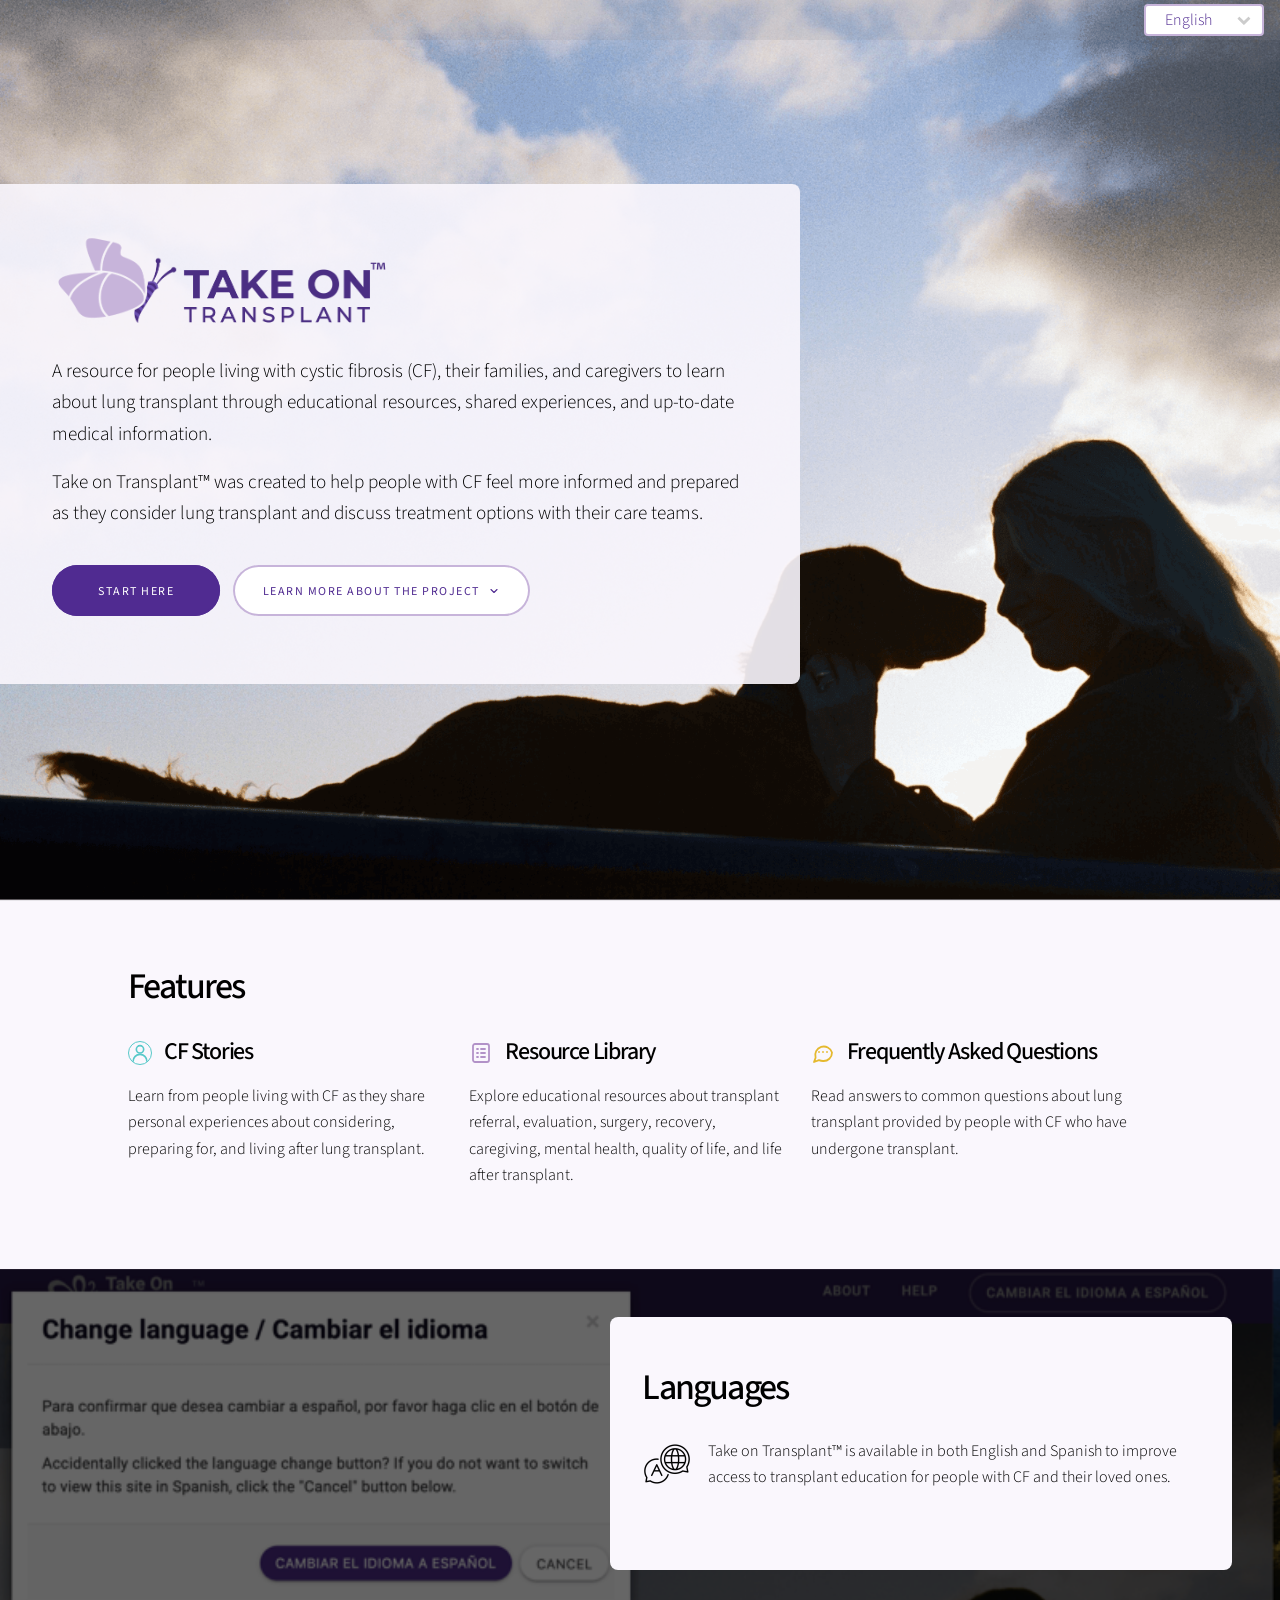
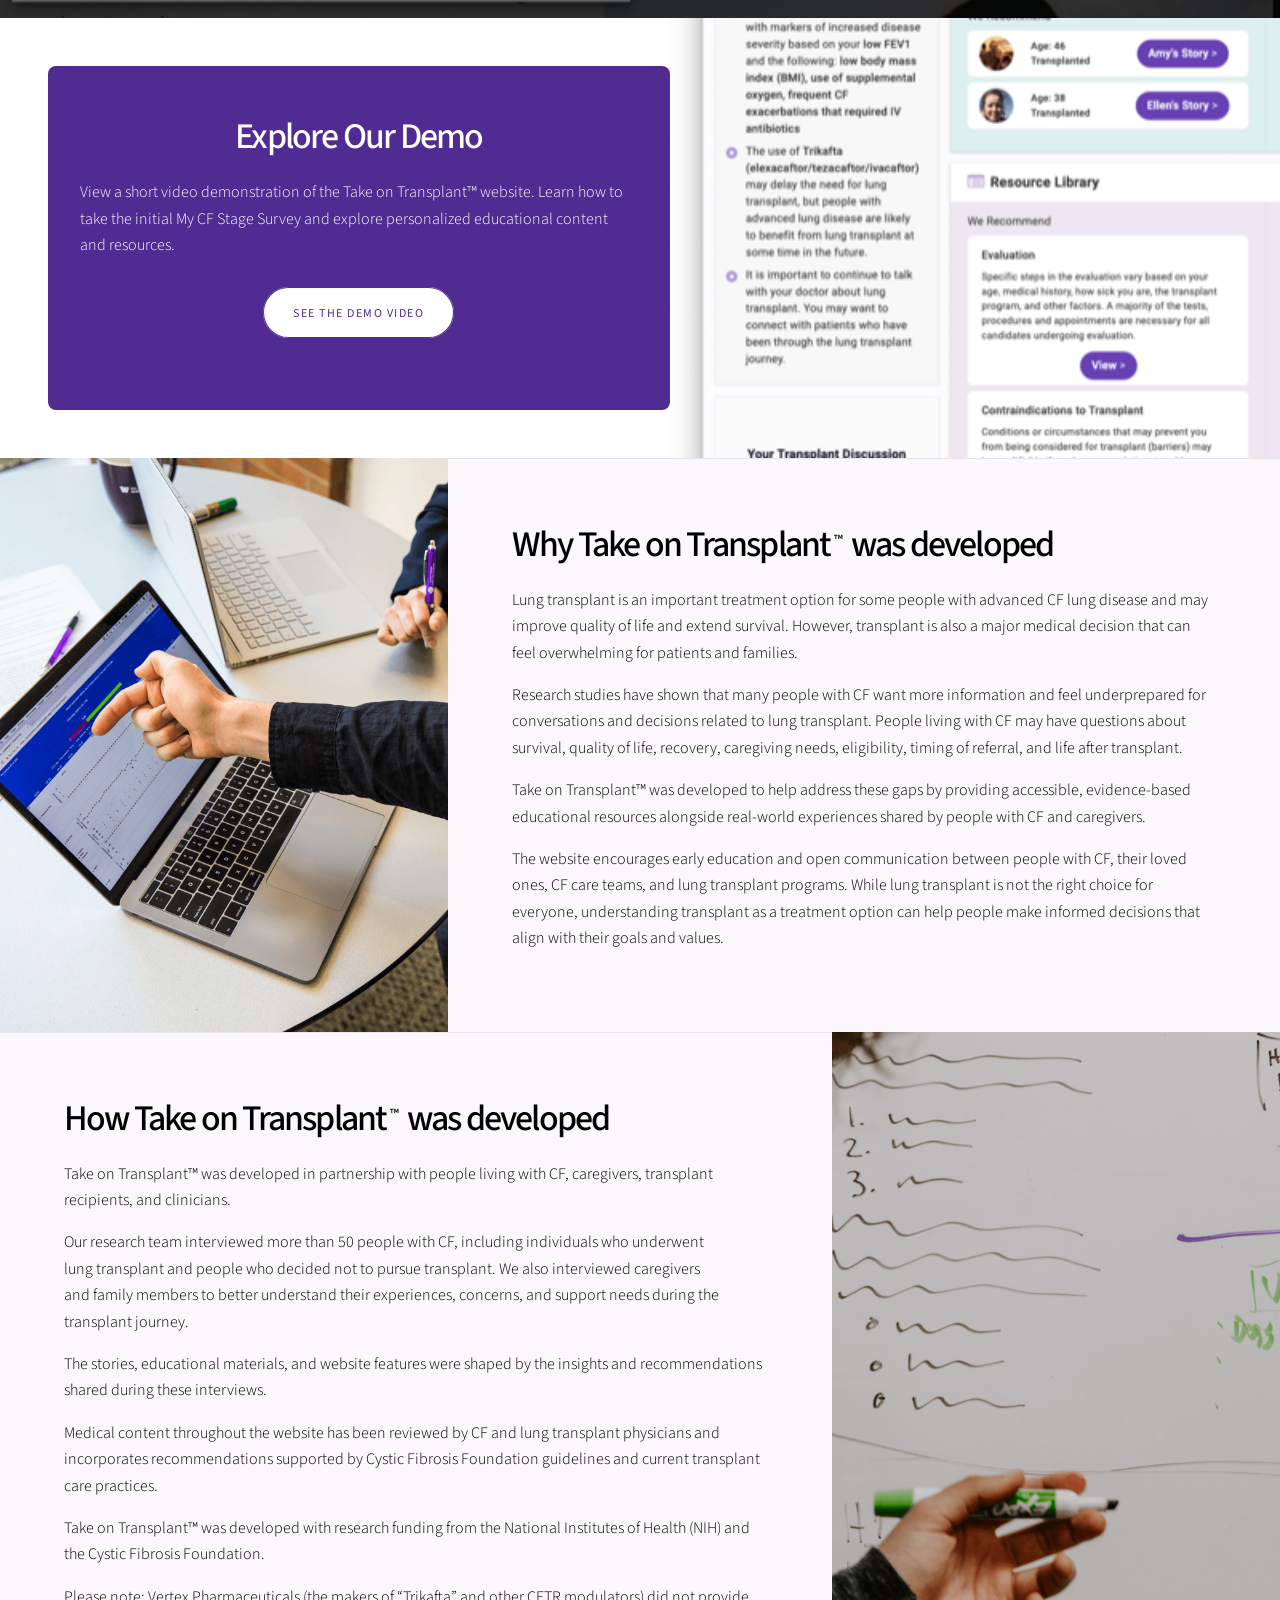
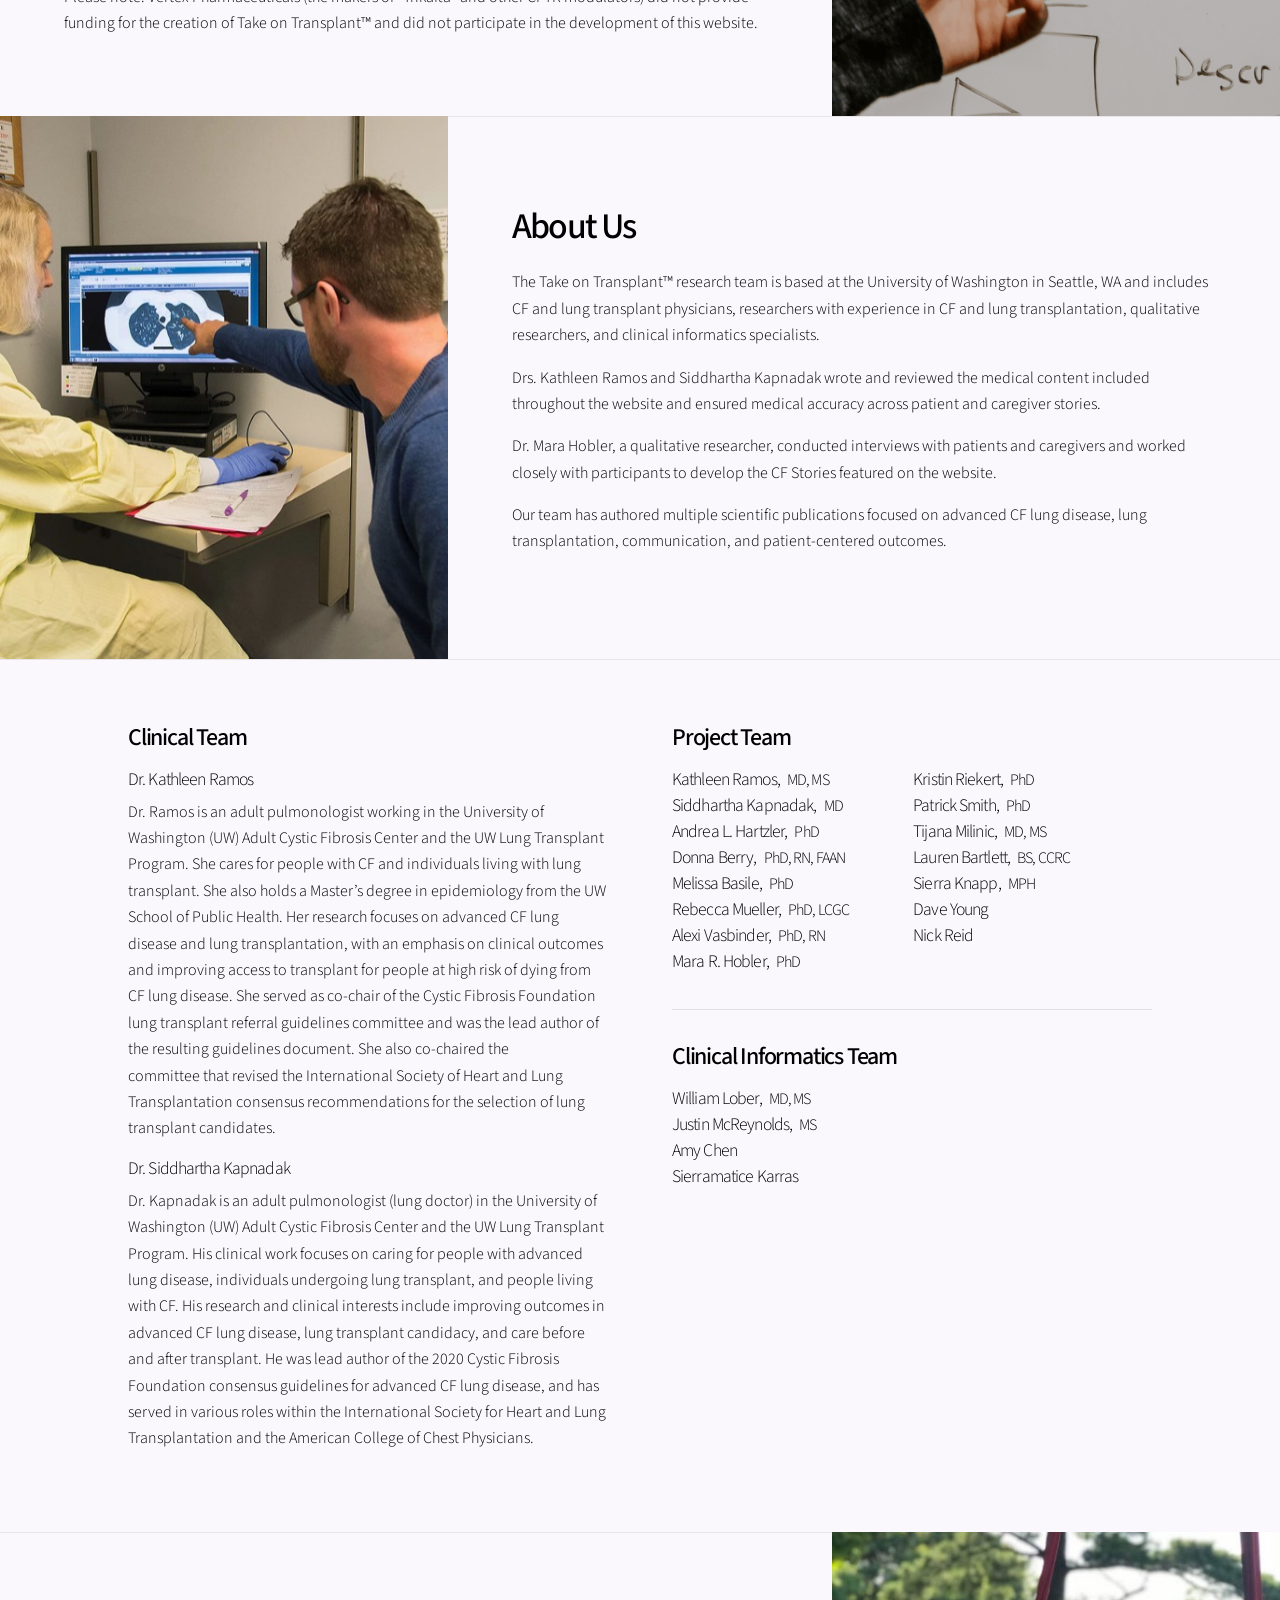
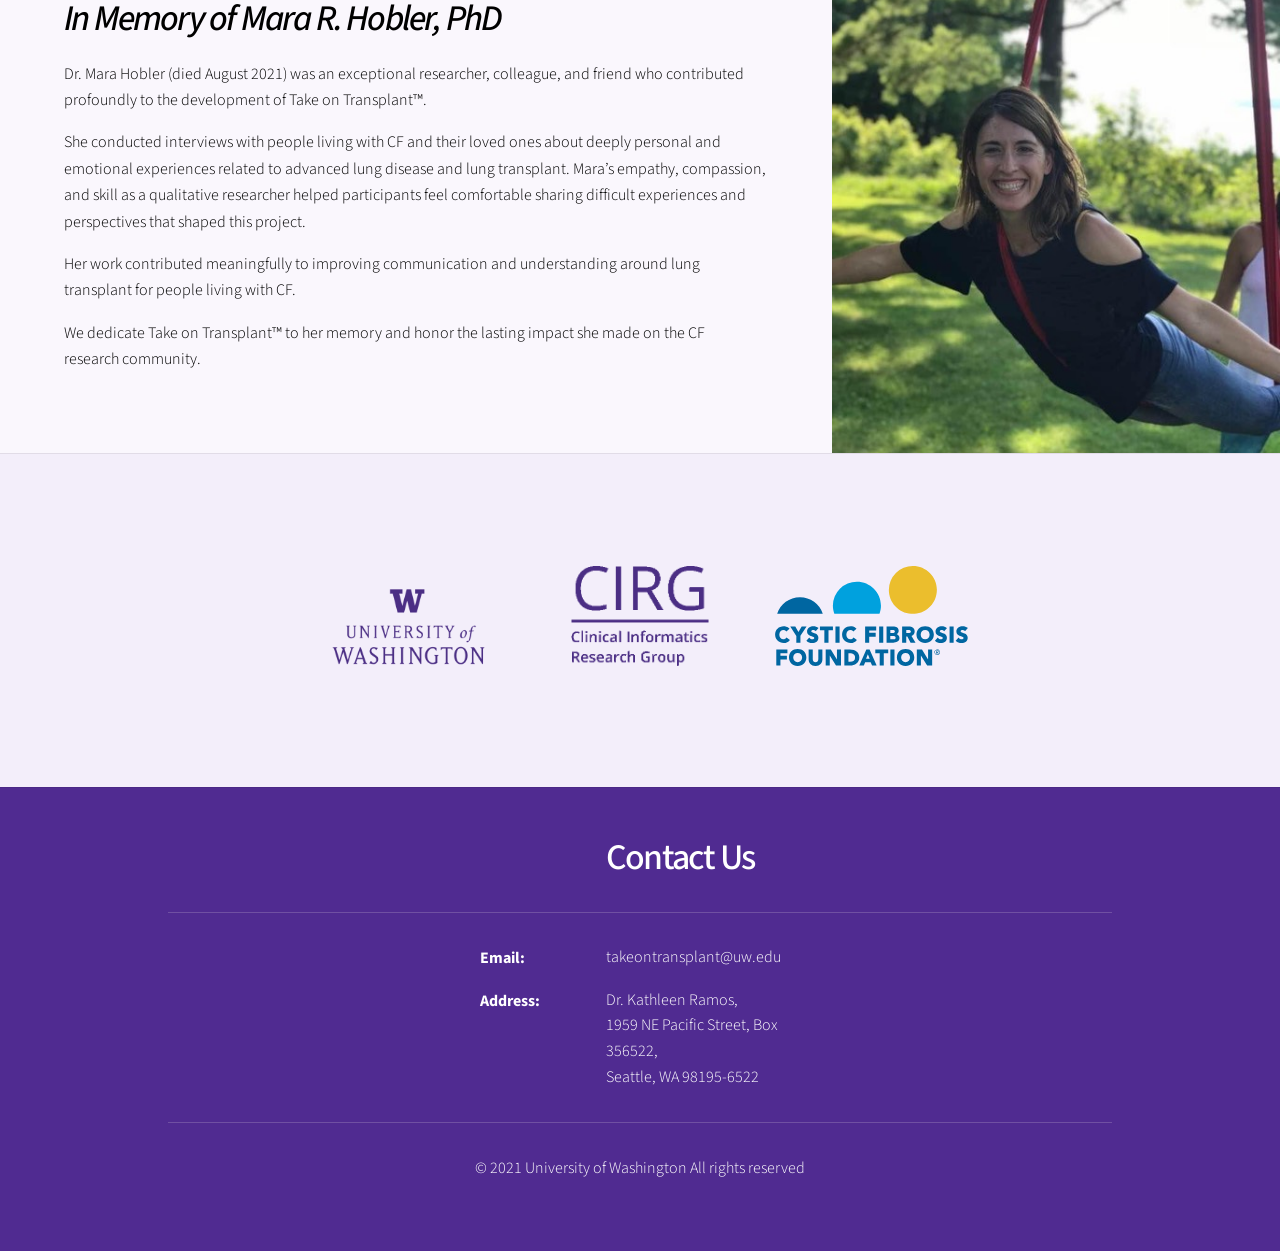
==== commit f3a45f59: "add matomo tracking, styling fixes" ====
--- a/index.html
+++ b/index.html
@@ -21,12 +21,21 @@
     <link rel="icon" type="image/x-icon" href="favicon.ico" />
     <link
       rel="stylesheet"
-      href="assets/css/main.css?09-18-26%2015%3A47%3A34%20"
+      href="assets/css/main.css?09-23-26%2015%3A47%3A34%20"
     />
   </head>
   <noscript
     ><p class="noscript">Your browser does not support JavaScript!</p></noscript
   >
+  <noscript>
+    <!-- Matomo Image Tracker-->
+    <img
+      src="https://piwik.cirg.washington.edu/matomo.php?idsite=50&amp;rec=1"
+      style="border: 0"
+      alt=""
+    />
+    <!-- End Matomo -->
+  </noscript>
   <body class="is-preload">
     <header>
       <div>
@@ -415,11 +424,11 @@
 
       <section class="default-background wrapper style1 align-left">
         <div class="inner">
-          <h3 data-i18n="clinicalTeamTitle" class="narrow-gap">
-            Clinical Team
-          </h3>
           <div class="flex-two-columns">
             <div class="item">
+              <h3 data-i18n="clinicalTeamTitle" class="narrow-gap">
+                Clinical Team
+              </h3>
               <h4 id="Ramos" data-i18n="ramosName" class="half-gap">
                 Dr. Kathleen Ramos
               </h4>
@@ -440,8 +449,6 @@
                 of Heart and Lung Transplantation consensus recommendations for
                 the selection of lung transplant candidates.
               </p>
-            </div>
-            <div class="item">
               <h4 id="Kapnadak" data-i18n="kapnadakName" class="half-gap">
                 Dr. Siddhartha Kapnadak
               </h4>
@@ -461,199 +468,79 @@
                 American College of Chest Physicians.
               </p>
             </div>
-          </div>
-
-          <hr class="dark" />
-
-          <div>
-            <h3 data-i18n="projectTeamTitle" class="narrow-gap">
-              Project Team
-            </h3>
-
-            <div class="flex-align-start flex-gap-4 flex-wrap">
-              <h4 class="flex-list">
-                <span>Kathleen Ramos, <span class="degree">MD, MS</span></span>
-                <span>Siddhartha Kapnadak, <span class="degree">MD</span></span>
-                <span>Andrea L. Hartzler, <span class="degree">PhD</span></span>
-                <span
-                  >Donna Berry, <span class="degree">PhD, RN, FAAN</span></span
+            <div class="item">
+              <div>
+                <h3 data-i18n="projectTeamTitle" class="narrow-gap">
+                  Project Team
+                </h3>
+
+                <div class="flex-align-start flex-gap-4 flex-wrap">
+                  <h4 class="flex-list">
+                    <span
+                      >Kathleen Ramos, <span class="degree">MD, MS</span></span
+                    >
+                    <span
+                      >Siddhartha Kapnadak, <span class="degree">MD</span></span
+                    >
+                    <span
+                      >Andrea L. Hartzler, <span class="degree">PhD</span></span
+                    >
+                    <span
+                      >Donna Berry,
+                      <span class="degree">PhD, RN, FAAN</span></span
+                    >
+                    <span>Melissa Basile, <span class="degree">PhD</span></span>
+                    <span
+                      >Rebecca Mueller,
+                      <span class="degree">PhD, LCGC</span></span
+                    >
+                    <span
+                      >Alexi Vasbinder,
+                      <span class="degree">PhD, RN</span></span
+                    >
+                    <span>Mara R. Hobler, <span class="degree">PhD</span></span>
+                  </h4>
+
+                  <h4 class="flex-list">
+                    <span
+                      >Kristin Riekert, <span class="degree">PhD</span></span
+                    >
+                    <span>Patrick Smith, <span class="degree">PhD</span></span>
+                    <span
+                      >Tijana Milinic, <span class="degree">MD, MS</span></span
+                    >
+                    <span
+                      >Lauren Bartlett,
+                      <span class="degree">BS, CCRC</span></span
+                    >
+                    <span>Sierra Knapp, <span class="degree">MPH</span></span>
+                    <span>Dave Young</span>
+                    <span>Nick Reid</span>
+                  </h4>
+                </div>
+              </div>
+
+              <hr class="dark" />
+
+              <div>
+                <h3 data-i18n="clinicalInformaticsTeamTitle" class="narrow-gap">
+                  Clinical Informatics Team
+                </h3>
+
+                <h4
+                  class="flex-list"
+                  data-i18n-html="clinicalInformaticsTeamMembers"
                 >
-                <span>Melissa Basile, <span class="degree">PhD</span></span>
-                <span
-                  >Rebecca Mueller, <span class="degree">PhD, LCGC</span></span
-                >
-                <span
-                  >Alexi Vasbinder, <span class="degree">PhD, RN</span></span
-                >
-                <span>Mara R. Hobler, <span class="degree">PhD</span></span>
-              </h4>
-
-              <h4 class="flex-list">
-                <span>Kristin Riekert, <span class="degree">PhD</span></span>
-                <span>Patrick Smith, <span class="degree">PhD</span></span>
-                <span>Tijana Milinic, <span class="degree">MD, MS</span></span>
-                <span
-                  >Lauren Bartlett, <span class="degree">BS, CCRC</span></span
-                >
-                <span>Sierra Knapp, <span class="degree">MPH</span></span>
-                <span>Dave Young</span>
-                <span>Nick Reid</span>
-              </h4>
+                  <span>William Lober, <span class="degree">MD, MS</span></span>
+                  <span>Justin McReynolds, <span class="degree">MS</span></span>
+                  <span>Amy Chen</span>
+                  <span>Sierramatice Karras</span>
+                </h4>
+              </div>
             </div>
           </div>
-
-          <hr class="dark" />
-
-          <div>
-            <h3 data-i18n="clinicalInformaticsTeamTitle" class="narrow-gap">
-              Clinical Informatics Team
-            </h3>
-
-            <h4
-              class="flex-list"
-              data-i18n-html="clinicalInformaticsTeamMembers"
-            >
-              <span>William Lober, <span class="degree">MD, MS</span></span>
-              <span>Justin McReynolds, <span class="degree">MS</span></span>
-              <span>Amy Chen</span>
-              <span>Sierramatice Karras</span>
-            </h4>
-          </div>
-        </div>
-      </section>
-
-      <!-- <section
-        class="default-background spotlight style1 orient-right content-align-left image-position-center"
-      >
-        <div class="content">
-          <h2 data-i18n="aboutUsTitle">About Us</h2>
-          <p data-i18n="aboutUsParagraph1">
-            The Take on Transplant™ research team is based at the University of
-            Washington in Seattle, WA and includes CF and lung transplant
-            physicians, researchers with experience in CF and lung
-            transplantation, qualitative researchers, and clinical informatics
-            specialists.
-          </p>
-          <p data-i18n="aboutUsParagraph2">
-            Drs. Kathleen Ramos and Siddhartha Kapnadak wrote and reviewed the
-            medical content included throughout the website and ensured medical
-            accuracy across patient and caregiver stories.
-          </p>
-          <p data-i18n="aboutUsParagraph3">
-            Dr. Mara Hobler, a qualitative researcher, conducted interviews with
-            patients and caregivers and worked closely with participants to
-            develop the CF Stories featured on the website.
-          </p>
-          <p data-i18n="aboutUsParagraph4">
-            Our team has authored multiple scientific publications focused on
-            advanced CF lung disease, lung transplantation, communication, and
-            patient-centered outcomes.
-          </p>
-          <hr class="dark" />
-          <h3 data-i18n="clinicalTeamTitle" class="narrow-gap">
-            Clinical Team
-          </h3>
-          <h4 id="Ramos" data-i18n="ramosName" class="half-gap">
-            Dr. Kathleen Ramos
-          </h4>
-          <p data-i18n="ramosParagraph">
-            Dr. Ramos is an adult pulmonologist working in the University of
-            Washington (UW) Adult Cystic Fibrosis Center and the UW Lung
-            Transplant Program. She cares for people with CF and individuals
-            living with lung transplant. She also holds a Master’s degree in
-            epidemiology from the UW School of Public Health. Her research
-            focuses on advanced CF lung disease and lung transplantation, with
-            an emphasis on clinical outcomes and improving access to transplant
-            for people at high risk of dying from CF lung disease. She served as
-            co-chair of the Cystic Fibrosis Foundation lung transplant referral
-            guidelines committee and was the lead author of the resulting
-            guidelines document. She also co-chaired the committee that revised
-            the International Society of Heart and Lung Transplantation
-            consensus recommendations for the selection of lung transplant
-            candidates.
-          </p>
-          <h4 id="Kapnadak" data-i18n="kapnadakName" class="half-gap">
-            Dr. Siddhartha Kapnadak
-          </h4>
-          <p data-i18n="kapnadakParagraph">
-            Dr. Kapnadak is an adult pulmonologist (lung doctor) in the
-            University of Washington (UW) Adult Cystic Fibrosis Center and the
-            UW Lung Transplant Program. His clinical work focuses on caring for
-            people with advanced lung disease, individuals undergoing lung
-            transplant, and people living with CF. His research and clinical
-            interests include improving outcomes in advanced CF lung disease,
-            lung transplant candidacy, and care before and after transplant. He
-            was lead author of the 2020 Cystic Fibrosis Foundation consensus
-            guidelines for advanced CF lung disease, and has served in various
-            roles within the International Society for Heart and Lung
-            Transplantation and the American College of Chest Physicians.
-          </p>
-          <hr class="dark" />
-          <div>
-            <h3 data-i18n="projectTeamTitle" class="narrow-gap">
-              Project Team
-            </h3>
-            <div class="flex-align-start flex-gap-4 flex-wrap">
-              <h4 class="flex-list">
-                <span>Kathleen Ramos,<span class="degree">MD, MS</span></span>
-                <span>Siddhartha Kapnadak, <span class="degree">MD</span></span>
-                <span>Andrea L. Hartzler, <span class="degree">PhD</span></span>
-                <span
-                  >Donna Berry, <span class="degree">PhD, RN, FAAN</span></span
-                >
-                <span>Melissa Basile, <span class="degree">PhD</span></span>
-                <span
-                  >Rebecca Mueller, <span class="degree">PhD, LCGC</span></span
-                >
-                <span
-                  >Alexi Vasbinder, <span class="degree">PhD, RN</span></span
-                >
-                <span>Mara R. Hobler, <span class="degree">PhD</span></span>
-              </h4>
-              <h4 class="flex-list">
-                <span>Kristin Riekert, <span class="degree">PhD</span></span>
-                <span>Patrick Smith, <span class="degree">PhD</span></span>
-                <span>Tijana Milinic, <span class="degree">MD, MS</span></span>
-                <span
-                  >Lauren Bartlett, <span class="degree">BS, CCRC</span></span
-                >
-                <span>Sierra Knapp, <span class="degree">MPH</span></span>
-                <span>Dave Young</span>
-                <span>Nick Reid</span>
-              </h4>
-            </div>
-          </div>
-          <hr class="dark" />
-          <div>
-            <h3 data-i18n="clinicalInformaticsTeamTitle" class="narrow-gap">
-              Clinical Informatics Team
-            </h3>
-            <h4
-              class="flex-list"
-              data-i18n-html="clinicalInformaticsTeamMembers"
-            >
-              <span>William Lober, <span class="degree">MD, MS</span></span>
-              <span>Justin McReynolds, <span class="degree">MS</span></span>
-              <span>Amy Chen</span>
-              <span>Sierramatice Karras</span>
-            </h4>
-          </div>
-        </div>
-        <div class="image image-no-upscale">
-          <img
-            src="images/cflt_landing_main.jpeg"
-            srcset="
-              images/responsive/cflt_landing_main-480.jpeg 480w,
-              images/responsive/cflt_landing_main-800.jpeg 800w,
-              images/cflt_landing_main.jpeg                848w
-            "
-            sizes="(max-width: 736px) 100vw, 50vw"
-            alt=""
-            loading="lazy"
-            decoding="async"
-          />
-        </div>
-      </section> -->
+        </div>
+      </section>
 
       <section
         class="default-background spotlight style1 orient-left content-align-left image-position-center"
@@ -781,7 +668,7 @@
     </div>
 
     <!-- Scripts -->
-    <script src="assets/js/main.js?08-16-26%2014%3A47%3A34%20"></script>
-    <script src="assets/js/translation.js?08-16-26%2014%3A47%3A34%20"></script>
+    <script src="assets/js/main.js?09-23-26%2014%3A47%3A34%20"></script>
+    <script src="assets/js/translation.js?09-23-26%2014%3A47%3A34%20"></script>
   </body>
 </html>
--- a/assets/css/main.css
+++ b/assets/css/main.css
@@ -1 +1 @@
-:root{--primary-color: #502b91;--button-hover-color: #331163;--button-border-color: #c7b4da;--alt-background-color: #f3eefa;--page-background-color: #faf7fd;--header-background-color: #88868b26;--warning-color: #e5b92e;--feature-story-color: #57c9c9;--feature-resource-color: #b292c8;--feature-faq-color: #e5b92e}html{box-sizing:border-box;font-size:18pt;scroll-behavior:smooth}*,*::before,*::after{box-sizing:inherit}html,body,div,header,footer,section,h1,h2,h3,h4,p,ul,li,a,span,i,sup,img{margin:0;padding:0;border:0;font:inherit;vertical-align:baseline}body{margin:0;min-width:320px;background:#fff;color:#000;font-family:"Source Sans Pro",Helvetica,sans-serif;font-size:1rem;font-weight:300;line-height:1.65;-webkit-text-size-adjust:none}body.is-preload *,body.is-preload *::before,body.is-preload *::after{animation:none !important;transition:none !important}h1,h2,h3,h4,p{text-wrap:pretty}h1,h2,h3,h4{margin:0 0 1.25rem;font-weight:300;line-height:1.25;letter-spacing:-0.05em}h1{font-size:3.5rem;font-weight:900;line-height:1.2}h2{font-size:2.25rem;font-weight:500}h3{font-size:1.5rem;font-weight:500}h4{font-size:1.1rem}p{margin-bottom:1rem}p.major{font-size:1.2rem}h3.narrow-gap{margin-bottom:1rem}h4.half-gap{margin-bottom:.5rem}i{font-style:italic}sup{position:relative;top:-0.75rem;left:4px;margin-right:8px;font-size:.85rem}hr{margin:2rem 0;border:0;border-bottom:1px solid rgba(239,231,231,.2)}hr.dark{border-bottom-color:rgba(137,131,131,.2)}a{color:#000;text-decoration:underline;transition:color .2s ease-in-out}a:hover{color:#47d3e5;text-decoration:none}header{position:fixed;z-index:999;top:0;left:0;display:flex;align-items:center;justify-content:flex-end;width:100%;padding:4px 16px;gap:16px;background:var(--header-background-color)}select{width:100%;min-width:120px;height:2rem;padding:0 2.75rem 0 .825rem;appearance:none;border:2px solid var(--button-border-color);border-radius:4px;outline:0;background-color:#fff;background-image:url("data:image/svg+xml;charset=utf8,%3Csvg xmlns='http://www.w3.org/2000/svg' width='40' height='40' preserveAspectRatio='none' viewBox='0 0 40 40'%3E%3Cpath d='M9.4,12.3l10.4,10.4l10.4-10.4c0.2-0.2,0.5-0.4,0.9-0.4c0.3,0,0.6,0.1,0.9,0.4l3.3,3.3c0.2,0.2,0.4,0.5,0.4,0.9 c0,0.4-0.1,0.6-0.4,0.9L20.7,31.9c-0.2,0.2-0.5,0.4-0.9,0.4c-0.3,0-0.6-0.1-0.9-0.4L4.3,17.3c-0.2-0.2-0.4-0.5-0.4-0.9 c0-0.4,0.1-0.6,0.4-0.9l3.3-3.3c0.2-0.2,0.5-0.4,0.9-0.4S9.1,12.1,9.4,12.3z' fill='rgba(0, 0, 0, 0.2)' /%3E%3C/svg%3E");background-repeat:no-repeat;background-position:calc(100% - .6rem) center;background-size:1rem;color:var(--primary-color);font:inherit;text-align:center;text-overflow:ellipsis}select:focus{border-color:var(--button-hover-color);box-shadow:0 0 0 1px var(--button-hover-color)}select option{color:#000;background:#fff}#wrapper{width:100%;overflow-x:hidden;background-color:inherit}#wrapper.divided>*{box-shadow:inset 0 1px 0 rgba(0,0,0,.075)}#wrapper.divided>:first-child{box-shadow:none !important}#wrapper.divided>.invert{box-shadow:inset 0 1px 0 rgba(255,255,255,.125)}#wrapper>.invert{color:#fff;background-color:#000}#wrapper>.invert a,#wrapper>.invert h2{color:#fff}#wrapper>.invert a:hover{color:#47d3e5}.default-background{background-color:var(--page-background-color) !important}.default-background.lighten{background-color:rgba(250,247,253,.9019607843) !important}.default-color{color:#000 !important}.bg-alt{background-color:var(--alt-background-color) !important}.align-left,.content-align-left{text-align:left}.align-center{text-align:center}.image{position:relative;display:inline-block;border:0;border-radius:4px}.image img{display:block;border-radius:4px}.image.fit{display:block;width:100%;max-width:200px;margin:auto}@media screen and (max-width: 736px){.image.fit{max-width:140px}}.banner .image,.spotlight .image{background-color:rgba(0,0,0,.125)}.spotlight.invert .image{background-color:rgba(255,255,255,.125)}.button,button{display:inline-block;max-width:26rem;height:4.25em;padding:.25rem 2.5em;overflow:hidden;appearance:none;border:0;border-radius:3.75em;background:#fff;box-shadow:inset 0 0 0 2px var(--button-border-color);color:var(--primary-color) !important;cursor:pointer;font:inherit;font-size:.75rem;font-weight:400;letter-spacing:.125em;line-height:3.75em;text-align:center;text-decoration:none;text-overflow:ellipsis;text-transform:uppercase;white-space:nowrap;transition:background-color .2s ease-in-out,box-shadow .2s ease-in-out,color .2s ease-in-out}.button.wide{min-width:14em}.button.primary{background-color:var(--primary-color) !important;box-shadow:inset 0 0 0 2px var(--primary-color);color:#fff !important}.button:hover,button:hover,#wrapper>.invert .button:hover{background-color:var(--button-hover-color) !important;box-shadow:inset 0 0 0 1px var(--button-hover-color);color:#fff !important}.button:active,button:active{background-color:rgba(71,211,229,.2);box-shadow:inset 0 0 0 1px var(--button-hover-color);color:var(--button-hover-color) !important}.button.primary:hover,.button.primary:active{background-color:rgba(80,43,145,.2);box-shadow:inset 0 0 0 1px var(--primary-color);color:#fff !important}button.plain{width:auto;height:auto;padding:0;border:0;border-radius:0;background:rgba(0,0,0,0);box-shadow:none;line-height:normal}#wrapper>.invert .button{background-color:#fff;box-shadow:inset 0 0 0 1px var(--primary-color)}ul.actions{display:flex;margin:0 0 2rem -1rem;padding-left:0;list-style:none;cursor:default}ul.actions li{padding-left:1rem;vertical-align:middle}ul.actions.stacked{flex-direction:column;margin-left:0}ul.actions.stacked li{padding:1.3rem 0 0}ul.actions.stacked li:first-child{padding-top:0}.hero-logo-container{margin-bottom:.6rem !important}.hero-logo{height:1.75em}.hero-buttons-container{display:flex;gap:.8rem;margin-top:1.2rem}.button-icon{width:1em;height:1em;margin-left:.3rem;vertical-align:-0.125em;fill:none;stroke:currentColor;stroke-width:2.25;stroke-linecap:round;stroke-linejoin:round}.banner.style2{position:relative;display:flex;align-items:center;justify-content:flex-start;min-height:100vh;overflow-x:hidden;background-color:inherit;text-align:left}.banner.style2 .content{position:relative;z-index:1;width:40rem;max-width:100%;margin-bottom:2rem;padding:5.25rem 5.25rem 3.25rem;border-radius:.5rem;background-color:inherit}.banner.style2 .content.wide{width:50rem;padding:3rem 3.25rem 2.25rem}.banner.style2.orient-left .content{border-top-left-radius:0;border-bottom-left-radius:0}.banner.style2 .image{position:absolute;top:0;left:0;width:100%;height:100%;border-radius:0}.banner.style2 .image img,.spotlight.style1 .image img,.spotlight.style5 .image img{position:absolute;top:0;left:0;display:block;width:100%;height:100%;border-radius:0;object-fit:cover;object-position:center}.spotlight.style1{position:relative;display:flex;align-items:stretch;flex-direction:row;justify-content:flex-end;overflow-x:hidden;text-align:left}.spotlight.style1.orient-right{flex-direction:row-reverse}.spotlight.style1 .content{align-self:center;flex:1 1 auto;width:65%;max-width:64rem;margin:0 auto;padding:7rem 7rem 5rem}.spotlight.style1 .image{flex:0 0 auto;width:35%;min-width:25rem;border-radius:0}.spotlight.style5{position:relative;display:flex;align-items:center;justify-content:center;padding:5rem 5.25rem;overflow-x:hidden;background-color:inherit;text-align:center}.spotlight.style5.orient-left{justify-content:flex-start}.spotlight.style5.orient-right{justify-content:flex-end}.spotlight.style5 .content{position:relative;z-index:1;width:40rem;max-width:52.5%;padding:3.5rem;border-radius:.5rem;background-color:inherit}.spotlight.style5 .image{position:absolute;top:0;left:0;width:100%;height:100%;border-radius:0}.spotlight.style5.image-position-left .image img{object-position:left}.fade-bg{opacity:.4}.content .content-description{margin-bottom:1.75rem !important}.spotlight.style1 .image.image-no-upscale{display:flex;align-items:flex-start;justify-content:center;background:#faf7fd;box-shadow:inset 0 1px 0 rgba(0,0,0,.075)}.spotlight.style1 .image.image-no-upscale img{position:relative;top:auto;left:auto;width:auto;max-width:min(100%,730px)}.features-container{display:flex;flex-wrap:wrap;gap:1.5rem;margin-top:1.75rem}@media(min-width: 768px){.features-container .feature{flex:1;max-width:calc(33.333% - 1.5rem)}}.features-container .feature-title{display:flex;align-items:flex-start;gap:.75rem;margin-bottom:1rem !important}.features-container .feature-title h3{margin:0 !important}.feature-icon{flex:0 0 auto;width:1.5rem;height:1.5rem;fill:none;stroke:currentColor;stroke-width:1.8;stroke-linecap:round;stroke-linejoin:round}@media(min-width: 768px){.feature-icon{position:relative;top:.25rem}}.story{color:var(--feature-story-color);border:1px solid var(--feature-story-color);border-radius:100%}.resource{color:var(--feature-resource-color)}.faq{color:var(--feature-faq-color)}.flex{display:flex;align-items:center;justify-content:center;flex-wrap:wrap;gap:1rem}.flex-align-center{display:flex;align-items:center;gap:1rem}.flex-align-center p{margin:0}.flex-align-start{display:flex;align-items:flex-start;gap:1rem}.flex-gap-4{gap:4rem}.flex-wrap{flex-wrap:wrap}.flex-list{display:flex;flex-direction:column;gap:.25rem;margin-bottom:.25rem}.flex-two-columns{display:flex;flex-wrap:wrap;gap:1rem}@media(min-width: 768px){.flex-two-columns{gap:4rem}.flex-two-columns .item{flex:calc(50% - 4rem)}}.degree{margin-left:4px;font-size:1rem}.pt-half{padding-top:.5rem !important}.pb-2{padding-bottom:2rem !important}.text-left{text-align:left !important}.is-hidden{display:none !important;visibility:hidden !important;max-height:0 !important;overflow:hidden !important;opacity:0 !important}.video-wrapper{position:relative;max-width:100%;padding:0}.video-close-container{position:absolute;z-index:10;top:16px;right:60px}.video-container{position:relative;width:100%;overflow:hidden;aspect-ratio:16/9;background:rgba(0,0,0,0)}.video-container iframe{position:absolute;top:-2px;left:-2px;width:calc(100% + 4px);height:calc(100% + 4px);border:0}.wrapper.style1>.inner{width:64rem;max-width:100%;margin:0 auto;padding:7rem 3.5rem 5rem}.wrapper.style1>.inner.medium{width:50rem}.items.style3{position:relative;display:flex;flex-wrap:wrap;justify-content:center;margin:2rem 0}.items.style3>*{flex:0 0 auto}.items.style3.medium>*{width:calc(33.3333333333% - 2.1875rem);padding:1.09375rem 1.09375rem .1rem}.cirg-footer-logo{position:relative;width:70% !important;max-width:100%;margin:auto !important}footer{padding-bottom:1.35rem;background-color:var(--primary-color) !important;color:#fff !important}footer .inner{padding:3rem 2.5rem !important}.footer-heading{margin:0 !important;color:#fff !important}.footer-contact{display:flex;flex-direction:column;gap:1rem;max-width:640px;margin:0 auto;text-align:left}.footer-contact-row{display:grid;grid-template-columns:110px 1fr;align-items:start;gap:1rem;width:100%;margin:auto}.footer-contact-label{font-weight:700}.footer-contact-value{line-height:1.6}.footer-contact a{color:inherit;text-decoration:none}.footer-contact a:hover{text-decoration:underline}.footer-copyright{max-width:480px;margin:auto;text-align:center}.clip-spacer{clip-path:polygon(100% 0%, 0% 0%, 0% 65%, 1% 64.95%, 2% 64.8%, 3% 64.6%, 4% 64.3%, 5% 63.9%, 6% 63.45%, 7% 62.9%, 8% 62.25%, 9% 61.55%, 10% 60.8%, 11% 59.95%, 12% 59.05%, 13% 58.1%, 14% 57.1%, 15% 56.05%, 16% 55%, 17% 53.9%, 18% 52.8%, 19% 51.65%, 20% 50.5%, 21% 49.35%, 22% 48.2%, 23% 47.05%, 24% 45.9%, 25% 44.8%, 26% 43.75%, 27% 42.75%, 28% 41.75%, 29% 40.8%, 30% 39.9%, 31% 39.1%, 32% 38.35%, 33% 37.65%, 34% 37.05%, 35% 36.5%, 36% 36.05%, 37% 35.65%, 38% 35.35%, 39% 35.15%, 40% 35.05%, 41% 35%, 42% 35.05%, 43% 35.2%, 44% 35.45%, 45% 35.75%, 46% 36.15%, 47% 36.65%, 48% 37.2%, 49% 37.85%, 50% 38.55%, 51% 39.35%, 52% 40.2%, 53% 41.1%, 54% 42.05%, 55% 43.05%, 56% 44.1%, 57% 45.15%, 58% 46.3%, 59% 47.4%, 60% 48.55%, 61% 49.7%, 62% 50.85%, 63% 52%, 64% 53.15%, 65% 54.25%, 66% 55.35%, 67% 56.4%, 68% 57.45%, 69% 58.4%, 70% 59.35%, 71% 60.2%, 72% 61.05%, 73% 61.8%, 74% 62.45%, 75% 63.05%, 76% 63.6%, 77% 64.05%, 78% 64.4%, 79% 64.7%, 80% 64.85%, 81% 65%, 82% 65%, 83% 64.9%, 84% 64.75%, 85% 64.5%, 86% 64.2%, 87% 63.75%, 88% 63.25%, 89% 62.7%, 90% 62.05%, 91% 61.3%, 92% 60.5%, 93% 59.65%, 94% 58.75%, 95% 57.8%, 96% 56.8%, 97% 55.75%, 98% 54.65%, 99% 53.55%, 100% 52.4%);position:relative;top:120px;min-height:48px;margin-top:-48px;background:var(--alt-background-color);transform:rotate(180deg)}@media screen and (max-width: 1680px){html{font-size:14pt}.banner.style2 .content{padding:3.75rem 3.75rem 1.75rem}.spotlight.style1 .content{padding:5rem}.spotlight.style5{padding:3rem 3.75rem}.spotlight.style5 .content,.wrapper.style1>.inner{padding:3.5rem 2.5rem}}@media screen and (max-width: 1280px){html{font-size:12pt}.banner.style2 .content{padding:4rem 3rem 2rem}.spotlight.style1 .content{padding:4rem}.spotlight.style5{padding:3rem}.spotlight.style5 .content{padding:3rem 2rem}.wrapper.style1>.inner{padding:4rem}}@media screen and (max-width: 980px){.banner.style2 .content{padding:3.75rem 2.25rem 1.75rem}.spotlight.style1 .content{width:50%;min-width:0;padding:3.75rem 3rem}.spotlight.style1 .image{width:50%;min-width:0}.spotlight.style5{padding:3rem 2.25rem 2rem}.spotlight.style5 .content{padding:2.25rem}.wrapper.style1>.inner{padding:3.5rem 3rem 4.5rem}.items.style3.medium>*{width:100%;padding:1.75rem 1.75rem .1rem}}@media screen and (max-width: 736px){html{font-size:11pt}h1{font-size:2.5rem}h2{font-size:2rem}h3{font-size:1.25rem}h4{font-size:1rem}p.major{font-size:1.1rem}.banner.style2 .content{padding:2.5rem 1.5rem .5rem}.spotlight.style1 .content{padding:2.5rem 2rem}.spotlight.style5{padding:2rem 1.5rem 2.5rem}.spotlight.style5 .content{padding:1.5rem}.wrapper.style1>.inner{padding:3.5rem 2rem 4.5rem}.items.style3{margin:2rem 0}}@media screen and (max-width: 736px)and (orientation: portrait){.spotlight.style1,.spotlight.style1.orient-right{flex-direction:column-reverse;text-align:center !important}.spotlight.style1 .content,.spotlight.style1 .image{width:100%}.spotlight.style1 .image img{position:relative}}@media screen and (max-width: 480px){ul.actions:not(.fixed){flex-direction:column;width:100% !important;margin-left:0}ul.actions:not(.fixed) li{flex:1 1 auto;width:100%;padding:1rem 0 0;text-align:center}ul.actions:not(.fixed) li:first-child{padding-top:0}ul.actions:not(.fixed) li .button,ul.actions:not(.fixed) li>*{width:100%}.spotlight.style5 .content{max-width:80%}.items.style3.medium>*{width:100%;padding:1.3125rem 0 .1rem}.items.style3.medium>:first-child{padding-top:0}.items.style3.medium>:last-child{padding-bottom:0}}@media screen and (max-width: 360px){html{font-size:10pt}}@media screen and (min-width: 768px){.footer-contact-row{width:50%}}.noscript{padding:.5rem;color:var(--warning-color);background:#fff;position:relative;z-index:111111;font-weight:500;margin:0}/*# sourceMappingURL=main.css.map */
+:root{--primary-color: #502b91;--button-hover-color: #331163;--button-border-color: #c7b4da;--alt-background-color: #f3eefa;--page-background-color: #faf7fd;--header-background-color: #88868b26;--warning-color: #e5b92e;--feature-story-color: #57c9c9;--feature-resource-color: #b292c8;--feature-faq-color: #e5b92e}html{box-sizing:border-box;font-size:18pt;scroll-behavior:smooth}*,*::before,*::after{box-sizing:inherit}html,body,div,header,footer,section,h1,h2,h3,h4,p,ul,li,a,span,i,sup,img{margin:0;padding:0;border:0;font:inherit;vertical-align:baseline}body{margin:0;min-width:320px;background:#fff;color:#000;font-family:"Source Sans Pro",Helvetica,sans-serif;font-size:1rem;font-weight:300;line-height:1.65;-webkit-text-size-adjust:none}body.is-preload *,body.is-preload *::before,body.is-preload *::after{animation:none !important;transition:none !important}h1,h2,h3,h4,p{text-wrap:pretty}p{text-align:left}h1,h2,h3,h4{margin:0 0 1.25rem;font-weight:300;line-height:1.25;letter-spacing:-0.05em}h1{font-size:3.5rem;font-weight:900;line-height:1.2}h2{font-size:2.25rem;font-weight:500}h3{font-size:1.5rem;font-weight:500}h4{font-size:1.1rem}p{margin-bottom:1rem}p.major{font-size:1.2rem}h3.narrow-gap{margin-bottom:1rem}h4.half-gap{margin-bottom:.5rem}i{font-style:italic}sup{position:relative;top:-0.75rem;left:4px;margin-right:8px;font-size:.85rem}hr{margin:2rem 0;border:0;border-bottom:1px solid rgba(239,231,231,.2)}hr.dark{border-bottom-color:rgba(137,131,131,.2)}a{color:#000;text-decoration:underline;transition:color .2s ease-in-out}a:hover{color:#47d3e5;text-decoration:none}header{position:fixed;z-index:999;top:0;left:0;display:flex;align-items:center;justify-content:flex-end;width:100%;padding:4px 16px;gap:16px;background:var(--header-background-color)}select{width:100%;min-width:120px;height:2rem;padding:0 2.75rem 0 .825rem;appearance:none;border:2px solid var(--button-border-color);border-radius:4px;outline:0;background-color:#fff;background-image:url("data:image/svg+xml;charset=utf8,%3Csvg xmlns='http://www.w3.org/2000/svg' width='40' height='40' preserveAspectRatio='none' viewBox='0 0 40 40'%3E%3Cpath d='M9.4,12.3l10.4,10.4l10.4-10.4c0.2-0.2,0.5-0.4,0.9-0.4c0.3,0,0.6,0.1,0.9,0.4l3.3,3.3c0.2,0.2,0.4,0.5,0.4,0.9 c0,0.4-0.1,0.6-0.4,0.9L20.7,31.9c-0.2,0.2-0.5,0.4-0.9,0.4c-0.3,0-0.6-0.1-0.9-0.4L4.3,17.3c-0.2-0.2-0.4-0.5-0.4-0.9 c0-0.4,0.1-0.6,0.4-0.9l3.3-3.3c0.2-0.2,0.5-0.4,0.9-0.4S9.1,12.1,9.4,12.3z' fill='rgba(0, 0, 0, 0.2)' /%3E%3C/svg%3E");background-repeat:no-repeat;background-position:calc(100% - .6rem) center;background-size:1rem;color:var(--primary-color);font:inherit;text-align:center;text-overflow:ellipsis}select:focus{border-color:var(--button-hover-color);box-shadow:0 0 0 1px var(--button-hover-color)}select option{color:#000;background:#fff}#wrapper{width:100%;overflow-x:hidden;background-color:inherit}#wrapper.divided>*{box-shadow:inset 0 1px 0 rgba(0,0,0,.075)}#wrapper.divided>:first-child{box-shadow:none !important}#wrapper.divided>.invert{box-shadow:inset 0 1px 0 rgba(255,255,255,.125)}#wrapper>.invert{color:#fff;background-color:#000}#wrapper>.invert a,#wrapper>.invert h2{color:#fff}#wrapper>.invert a:hover{color:#47d3e5}.default-background{background-color:var(--page-background-color) !important}.default-background.lighten{background-color:rgba(250,247,253,.9019607843) !important}.default-color{color:#000 !important}.bg-alt{background-color:var(--alt-background-color) !important}.align-left,.content-align-left{text-align:left}.align-center{text-align:center}.image{position:relative;display:inline-block;border:0;border-radius:4px}.image img{display:block;border-radius:4px}.image.fit{display:block;width:100%;max-width:200px;margin:auto}@media screen and (max-width: 736px){.image.fit{max-width:140px}}.banner .image,.spotlight .image{background-color:rgba(0,0,0,.125)}.spotlight.invert .image{background-color:rgba(255,255,255,.125)}.button,button{display:inline-block;max-width:26rem;height:4.25em;padding:.25rem 2.5em;overflow:hidden;appearance:none;border:0;border-radius:3.75em;background:#fff;box-shadow:inset 0 0 0 2px var(--button-border-color);color:var(--primary-color) !important;cursor:pointer;font:inherit;font-size:.75rem;font-weight:400;letter-spacing:.125em;line-height:3.75em;text-align:center;text-decoration:none;text-overflow:ellipsis;text-transform:uppercase;white-space:nowrap;transition:background-color .2s ease-in-out,box-shadow .2s ease-in-out,color .2s ease-in-out}.button.wide{min-width:14em}.button.primary{background-color:var(--primary-color) !important;box-shadow:inset 0 0 0 2px var(--primary-color);color:#fff !important}.button:hover,button:hover,#wrapper>.invert .button:hover{background-color:var(--button-hover-color) !important;box-shadow:inset 0 0 0 1px var(--button-hover-color);color:#fff !important}.button:active,button:active{background-color:rgba(71,211,229,.2);box-shadow:inset 0 0 0 1px var(--button-hover-color);color:var(--button-hover-color) !important}.button.primary:hover,.button.primary:active{background-color:rgba(80,43,145,.2);box-shadow:inset 0 0 0 1px var(--primary-color);color:#fff !important}button.plain{width:auto;height:auto;padding:0;border:0;border-radius:0;background:rgba(0,0,0,0);box-shadow:none;line-height:normal}#wrapper>.invert .button{background-color:#fff;box-shadow:inset 0 0 0 1px var(--primary-color)}ul.actions{display:flex;margin:0 0 2rem -1rem;padding-left:0;list-style:none;cursor:default}ul.actions li{padding-left:1rem;vertical-align:middle}ul.actions.stacked{flex-direction:column;margin-left:0}ul.actions.stacked li{padding:1.3rem 0 0}ul.actions.stacked li:first-child{padding-top:0}.hero-logo-container{margin-bottom:.6rem !important}.hero-logo{height:1.75em}.hero-buttons-container{display:flex;gap:.8rem;margin-top:1.2rem}.button-icon{width:1em;height:1em;margin-left:.3rem;vertical-align:-0.125em;fill:none;stroke:currentColor;stroke-width:2.25;stroke-linecap:round;stroke-linejoin:round}.banner.style2{position:relative;display:flex;align-items:center;justify-content:flex-start;min-height:100vh;overflow-x:hidden;background-color:inherit;text-align:left}.banner.style2 .content{position:relative;z-index:1;width:40rem;max-width:100%;margin-bottom:2rem;padding:5.25rem 5.25rem 3.25rem;border-radius:.5rem;background-color:inherit}.banner.style2 .content.wide{width:50rem;padding:3rem 3.25rem 2.25rem}.banner.style2.orient-left .content{border-top-left-radius:0;border-bottom-left-radius:0}.banner.style2 .image{position:absolute;top:0;left:0;width:100%;height:100%;border-radius:0}.banner.style2 .image img,.spotlight.style1 .image img,.spotlight.style5 .image img{position:absolute;top:0;left:0;display:block;width:100%;height:100%;border-radius:0;object-fit:cover;object-position:center}.spotlight.style1{position:relative;display:flex;align-items:stretch;flex-direction:row;justify-content:flex-end;overflow-x:hidden;text-align:left}.spotlight.style1.orient-right{flex-direction:row-reverse}.spotlight.style1 .content{align-self:center;flex:1 1 auto;width:65%;max-width:64rem;margin:0 auto;padding:7rem 7rem 5rem}.spotlight.style1 .image{flex:0 0 auto;width:35%;min-width:25rem;border-radius:0}.spotlight.style5{position:relative;display:flex;align-items:center;justify-content:center;padding:5rem 5.25rem;overflow-x:hidden;background-color:inherit;text-align:center}.spotlight.style5.orient-left{justify-content:flex-start}.spotlight.style5.orient-right{justify-content:flex-end}.spotlight.style5 .content{position:relative;z-index:1;width:40rem;max-width:52.5%;padding:3.5rem;border-radius:.5rem;background-color:inherit}.spotlight.style5 .image{position:absolute;top:0;left:0;width:100%;height:100%;border-radius:0}.spotlight.style5.image-position-left .image img{object-position:left}.fade-bg{opacity:.4}.content .content-description{margin-bottom:1.75rem !important}.spotlight.style1 .image.image-no-upscale{display:flex;align-items:flex-start;justify-content:center;background:#faf7fd;box-shadow:inset 0 1px 0 rgba(0,0,0,.075)}.spotlight.style1 .image.image-no-upscale img{position:relative;top:auto;left:auto;width:auto;max-width:min(100%,730px)}.features-container{display:flex;flex-wrap:wrap;gap:1.5rem;margin-top:1.75rem}@media(min-width: 768px){.features-container .feature{flex:1;max-width:calc(33.333% - 1.5rem)}}.features-container .feature-title{display:flex;align-items:flex-start;gap:.75rem;margin-bottom:1rem !important}.features-container .feature-title h3{margin:0 !important}.feature-icon{flex:0 0 auto;width:1.5rem;height:1.5rem;fill:none;stroke:currentColor;stroke-width:1.8;stroke-linecap:round;stroke-linejoin:round}@media(min-width: 768px){.feature-icon{position:relative;top:.25rem}}.story{color:var(--feature-story-color);border:1px solid var(--feature-story-color);border-radius:100%}.resource{color:var(--feature-resource-color)}.faq{color:var(--feature-faq-color)}.flex{display:flex;align-items:center;justify-content:center;flex-wrap:wrap;gap:1rem}.flex-align-center{display:flex;align-items:center;gap:1rem}.flex-align-center p{margin:0}.flex-align-start{display:flex;align-items:flex-start;gap:1rem}.flex-gap-4{gap:4rem}.flex-wrap{flex-wrap:wrap}.flex-list{display:flex;flex-direction:column;gap:.25rem;margin-bottom:.25rem}.flex-two-columns{display:flex;flex-wrap:wrap;gap:1rem}@media(min-width: 768px){.flex-two-columns{gap:4rem}.flex-two-columns .item{flex:calc(50% - 4rem)}}.degree{margin-left:4px;font-size:1rem}.pt-half{padding-top:.5rem !important}.pb-2{padding-bottom:2rem !important}.text-left{text-align:left !important}.is-hidden{display:none !important;visibility:hidden !important;max-height:0 !important;overflow:hidden !important;opacity:0 !important}.video-wrapper{position:relative;max-width:100%;padding:0}.video-close-container{position:absolute;z-index:10;top:16px;right:60px}.video-container{position:relative;width:100%;overflow:hidden;aspect-ratio:16/9;background:rgba(0,0,0,0)}.video-container iframe{position:absolute;top:-2px;left:-2px;width:calc(100% + 4px);height:calc(100% + 4px);border:0}.wrapper.style1>.inner{width:64rem;max-width:100%;margin:0 auto;padding:7rem 3.5rem 5rem}.wrapper.style1>.inner.medium{width:50rem}.items.style3{position:relative;display:flex;flex-wrap:wrap;justify-content:center;margin:2rem 0}.items.style3>*{flex:0 0 auto}.items.style3.medium>*{width:calc(33.3333333333% - 2.1875rem);padding:1.09375rem 1.09375rem .1rem}.cirg-footer-logo{position:relative;width:70% !important;max-width:100%;margin:auto !important}footer{padding-bottom:1.35rem;background-color:var(--primary-color) !important;color:#fff !important}footer .inner{padding:3rem 2.5rem !important}.footer-heading{margin:0 !important;color:#fff !important}.footer-contact{display:flex;flex-direction:column;gap:1rem;max-width:640px;margin:0 auto;text-align:left}.footer-contact-row{display:grid;grid-template-columns:110px 1fr;align-items:start;gap:1rem;width:100%;margin:auto}.footer-contact-label{font-weight:700}.footer-contact-value{line-height:1.6}.footer-contact a{color:inherit;text-decoration:none}.footer-contact a:hover{text-decoration:underline}.footer-copyright{max-width:480px;margin:auto;text-align:center}.clip-spacer{clip-path:polygon(100% 0%, 0% 0%, 0% 65%, 1% 64.95%, 2% 64.8%, 3% 64.6%, 4% 64.3%, 5% 63.9%, 6% 63.45%, 7% 62.9%, 8% 62.25%, 9% 61.55%, 10% 60.8%, 11% 59.95%, 12% 59.05%, 13% 58.1%, 14% 57.1%, 15% 56.05%, 16% 55%, 17% 53.9%, 18% 52.8%, 19% 51.65%, 20% 50.5%, 21% 49.35%, 22% 48.2%, 23% 47.05%, 24% 45.9%, 25% 44.8%, 26% 43.75%, 27% 42.75%, 28% 41.75%, 29% 40.8%, 30% 39.9%, 31% 39.1%, 32% 38.35%, 33% 37.65%, 34% 37.05%, 35% 36.5%, 36% 36.05%, 37% 35.65%, 38% 35.35%, 39% 35.15%, 40% 35.05%, 41% 35%, 42% 35.05%, 43% 35.2%, 44% 35.45%, 45% 35.75%, 46% 36.15%, 47% 36.65%, 48% 37.2%, 49% 37.85%, 50% 38.55%, 51% 39.35%, 52% 40.2%, 53% 41.1%, 54% 42.05%, 55% 43.05%, 56% 44.1%, 57% 45.15%, 58% 46.3%, 59% 47.4%, 60% 48.55%, 61% 49.7%, 62% 50.85%, 63% 52%, 64% 53.15%, 65% 54.25%, 66% 55.35%, 67% 56.4%, 68% 57.45%, 69% 58.4%, 70% 59.35%, 71% 60.2%, 72% 61.05%, 73% 61.8%, 74% 62.45%, 75% 63.05%, 76% 63.6%, 77% 64.05%, 78% 64.4%, 79% 64.7%, 80% 64.85%, 81% 65%, 82% 65%, 83% 64.9%, 84% 64.75%, 85% 64.5%, 86% 64.2%, 87% 63.75%, 88% 63.25%, 89% 62.7%, 90% 62.05%, 91% 61.3%, 92% 60.5%, 93% 59.65%, 94% 58.75%, 95% 57.8%, 96% 56.8%, 97% 55.75%, 98% 54.65%, 99% 53.55%, 100% 52.4%);position:relative;top:120px;min-height:48px;margin-top:-48px;background:var(--alt-background-color);transform:rotate(180deg)}@media screen and (max-width: 1680px){html{font-size:14pt}.banner.style2 .content{padding:3.75rem 3.75rem 1.75rem}.spotlight.style1 .content{padding:5rem}.spotlight.style5{padding:3rem 3.75rem}.spotlight.style5 .content{padding:3.5rem 2.5rem}.wrapper.style1>.inner{padding:3.5rem 0}}@media screen and (max-width: 1280px){html{font-size:12pt}.banner.style2 .content{padding:4rem 3rem 2rem}.spotlight.style1 .content{padding:4rem}.spotlight.style5{padding:3rem}.spotlight.style5 .content{padding:3rem 2rem}.wrapper.style1>.inner{padding:4rem 0}}@media screen and (max-width: 980px){.banner.style2 .content{padding:3.75rem 2.25rem 1.75rem}.spotlight.style1 .content{width:50%;min-width:0;padding:3.75rem 3rem}.spotlight.style1 .image{width:50%;min-width:0}.spotlight.style5{padding:3rem 2.25rem 2rem}.spotlight.style5 .content{padding:2.25rem}.wrapper.style1>.inner{padding:3.5rem 0 4.5rem}.items.style3.medium>*{width:100%;padding:1.75rem 1.75rem .1rem}}@media screen and (max-width: 736px){html{font-size:11pt}h1{font-size:2.5rem}h2{font-size:2rem}h3{font-size:1.25rem}h4{font-size:1rem}p.major{font-size:1.1rem}.banner.style2 .content{padding:2.5rem 1.5rem .5rem}.spotlight.style1 .content{padding:2.5rem 3rem}.spotlight.style5{padding:2rem 1.5rem 2.5rem}.spotlight.style5 .content{padding:1.5rem}.wrapper.style1>.inner{padding:3.5rem 3rem 4.5rem}.items.style3{margin:2rem 0}}@media screen and (max-width: 736px)and (orientation: portrait){.spotlight.style1,.spotlight.style1.orient-right{flex-direction:column-reverse;text-align:center !important}.spotlight.style1 .content,.spotlight.style1 .image{width:100%}.spotlight.style1 .image img{position:relative}}@media screen and (max-width: 480px){ul.actions:not(.fixed){flex-direction:column;width:100% !important;margin-left:0}ul.actions:not(.fixed) li{flex:1 1 auto;width:100%;padding:1rem 0 0;text-align:center}ul.actions:not(.fixed) li:first-child{padding-top:0}ul.actions:not(.fixed) li .button,ul.actions:not(.fixed) li>*{width:100%}.spotlight.style5 .content{max-width:80%}.items.style3.medium>*{width:100%;padding:1.3125rem 0 .1rem}.items.style3.medium>:first-child{padding-top:0}.items.style3.medium>:last-child{padding-bottom:0}}@media screen and (max-width: 360px){html{font-size:10pt}}@media screen and (min-width: 768px){.footer-contact-row{width:50%}}.noscript{padding:.5rem;color:var(--warning-color);background:#fff;position:relative;z-index:111111;font-weight:500;margin:0}/*# sourceMappingURL=main.css.map */
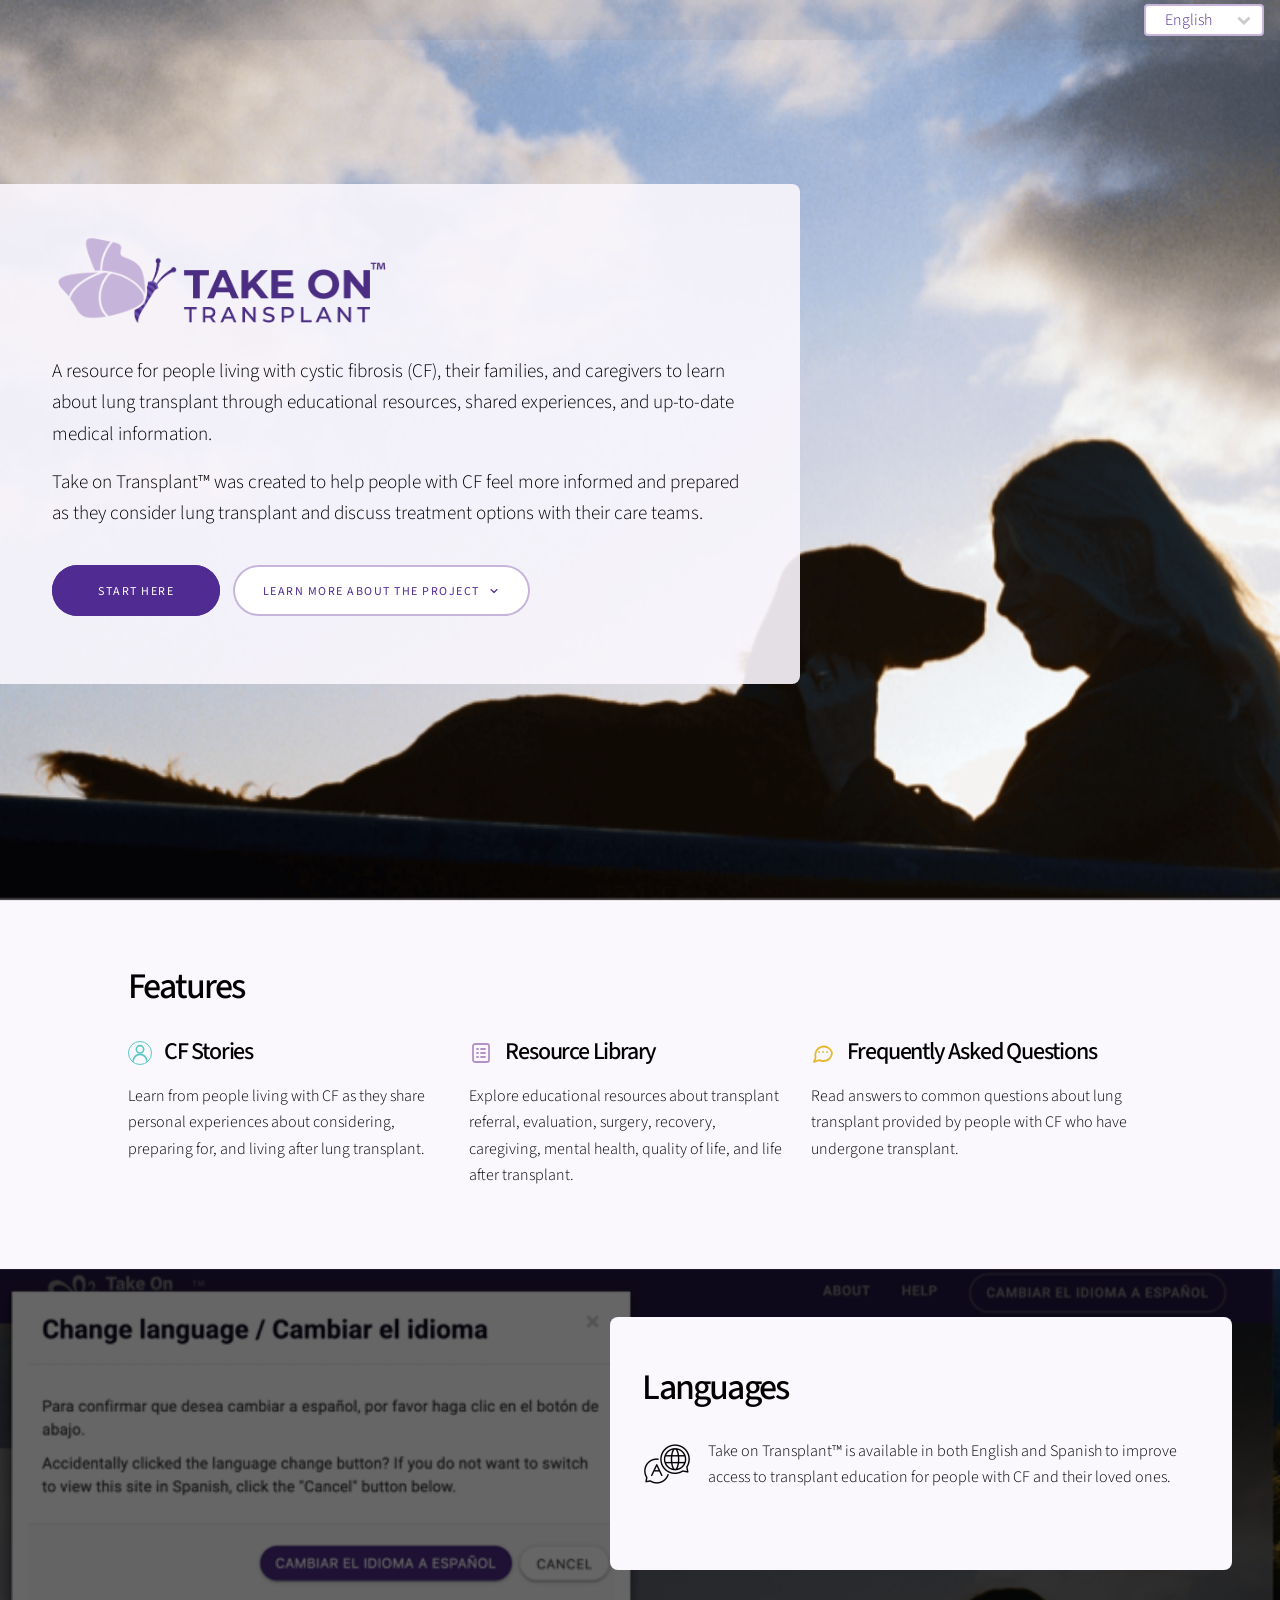
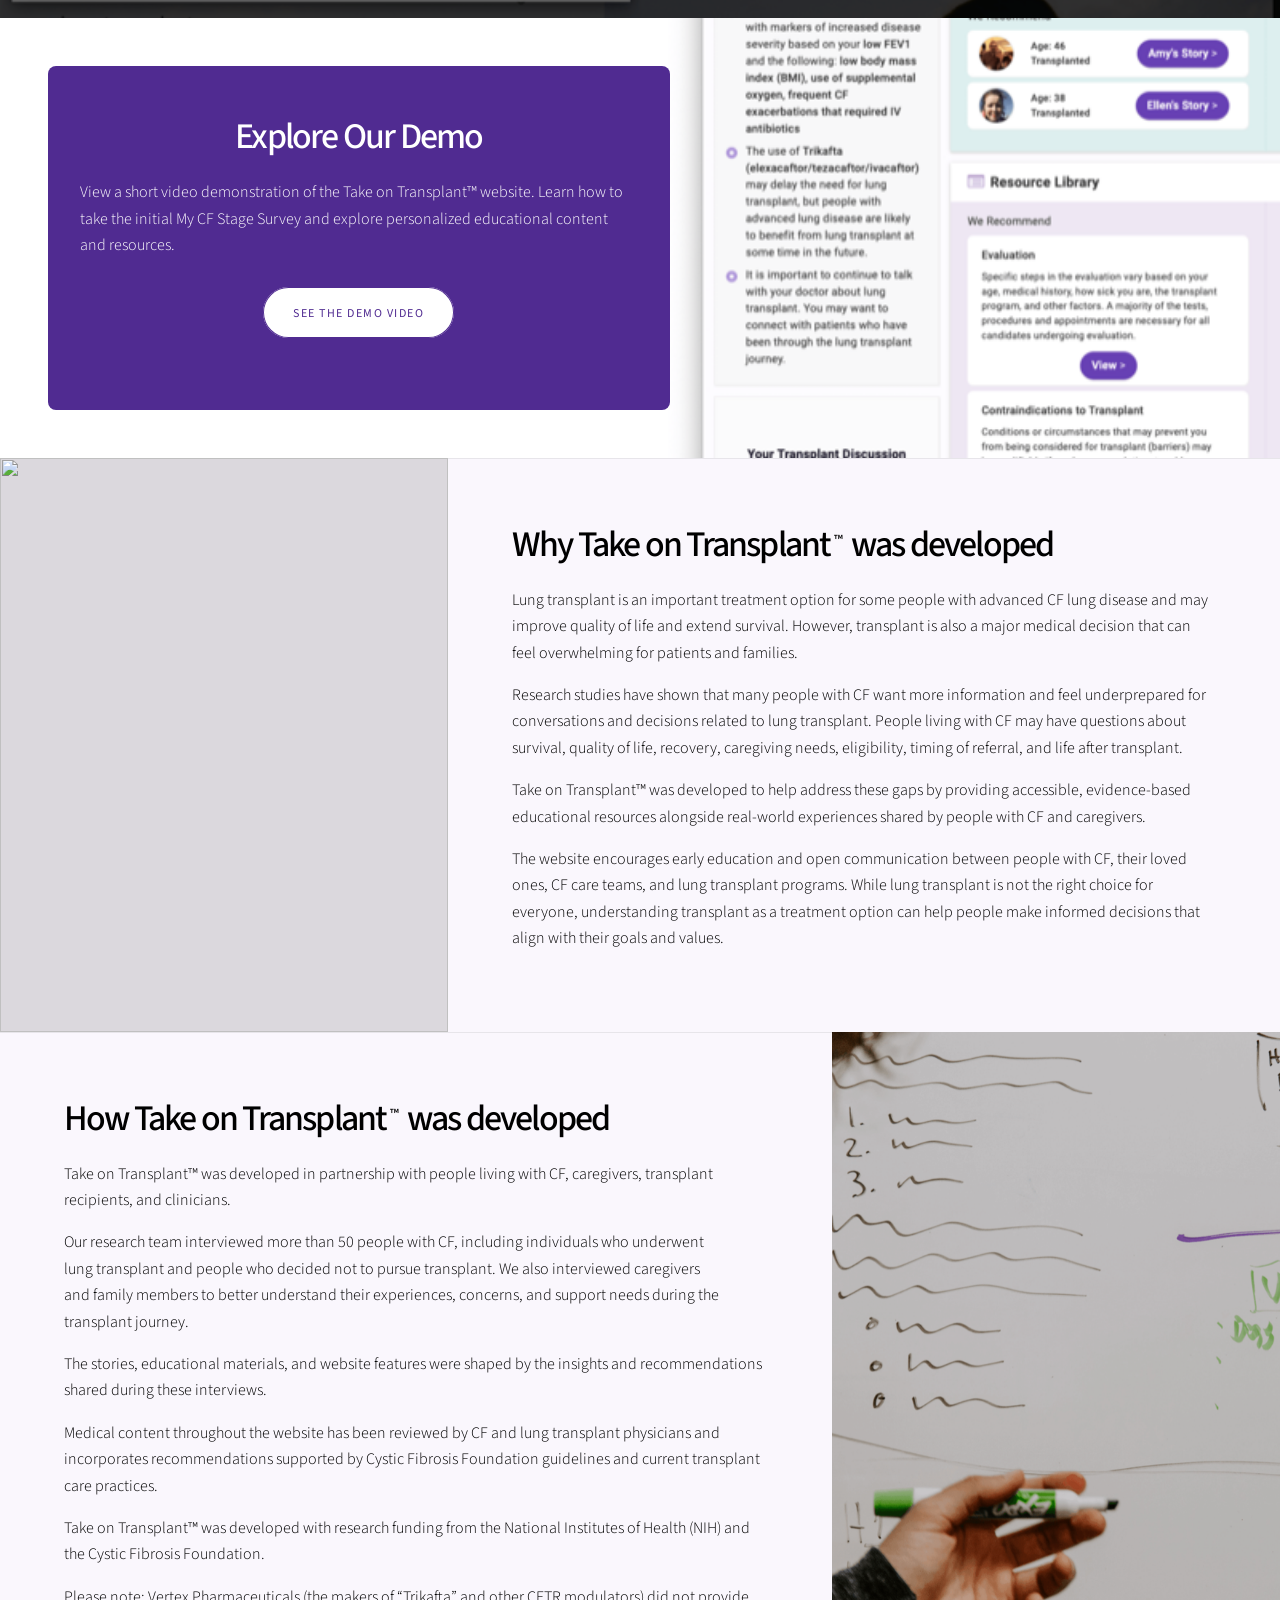
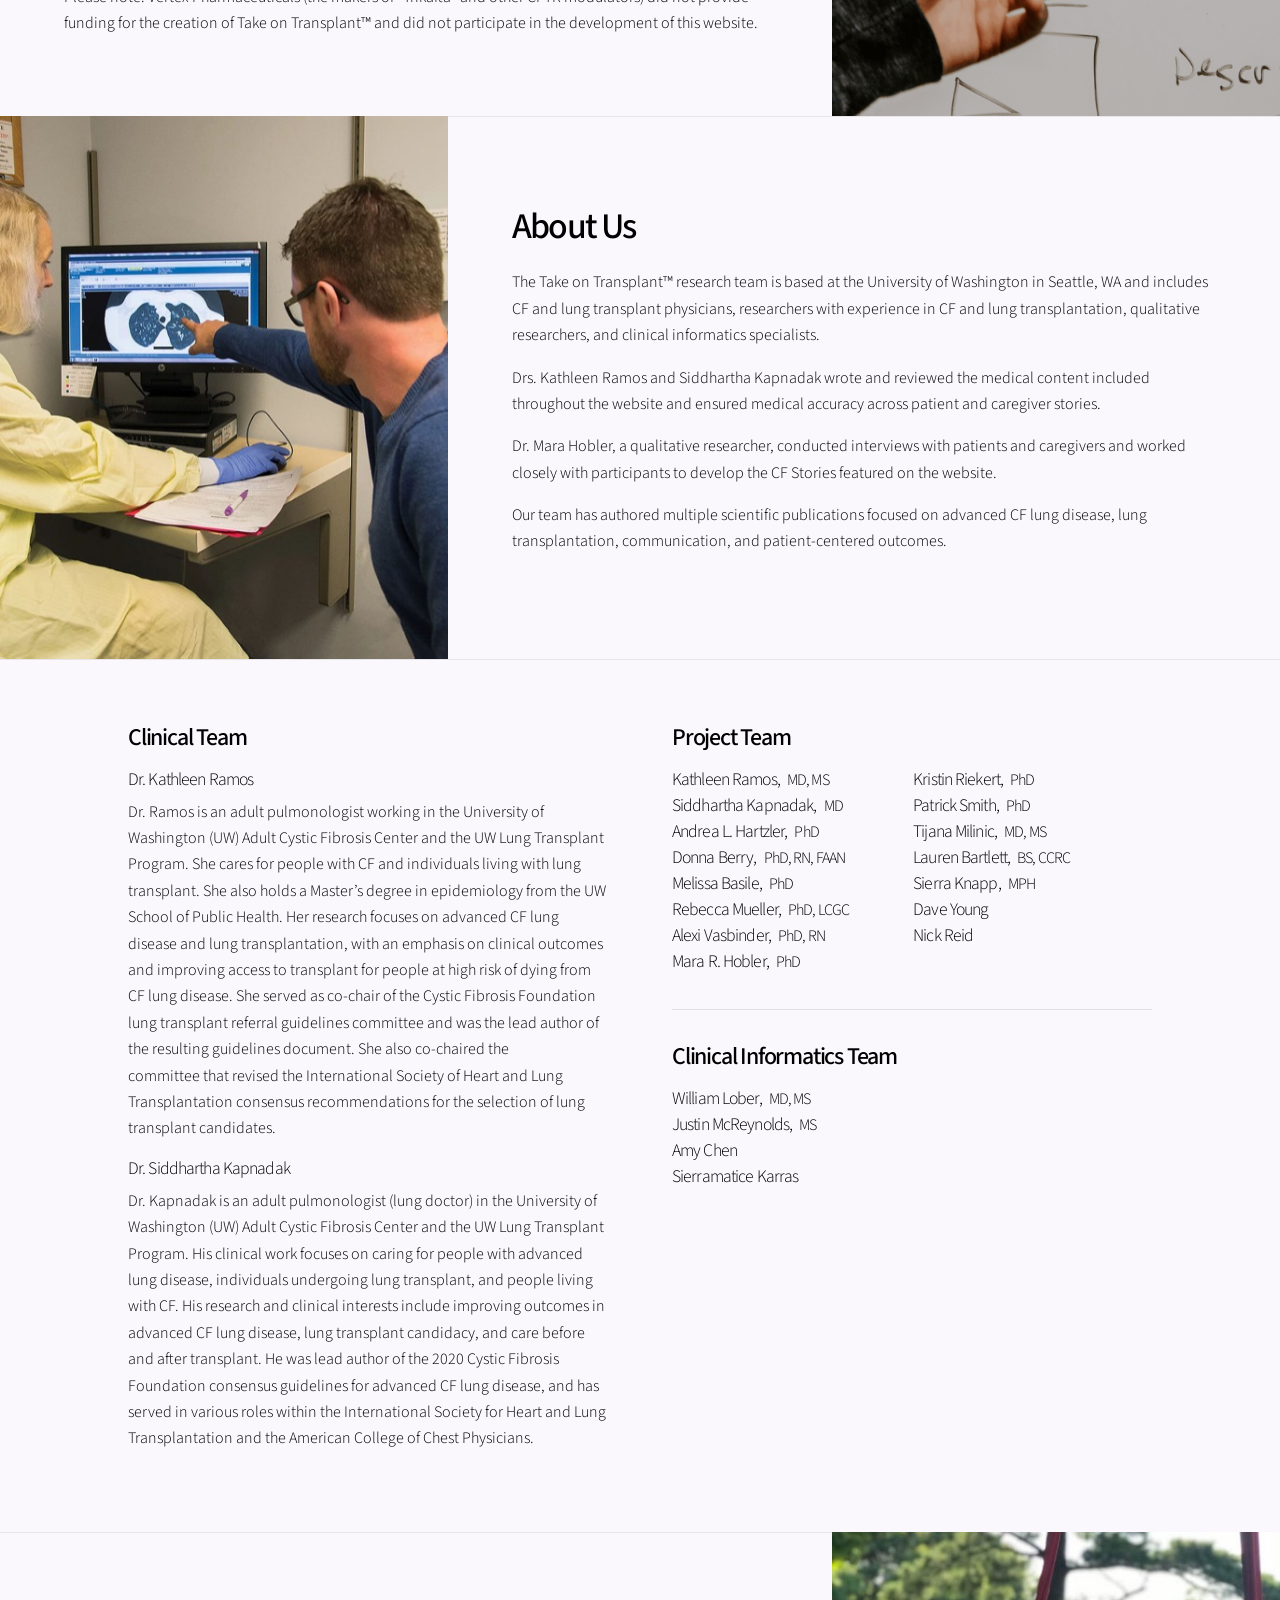
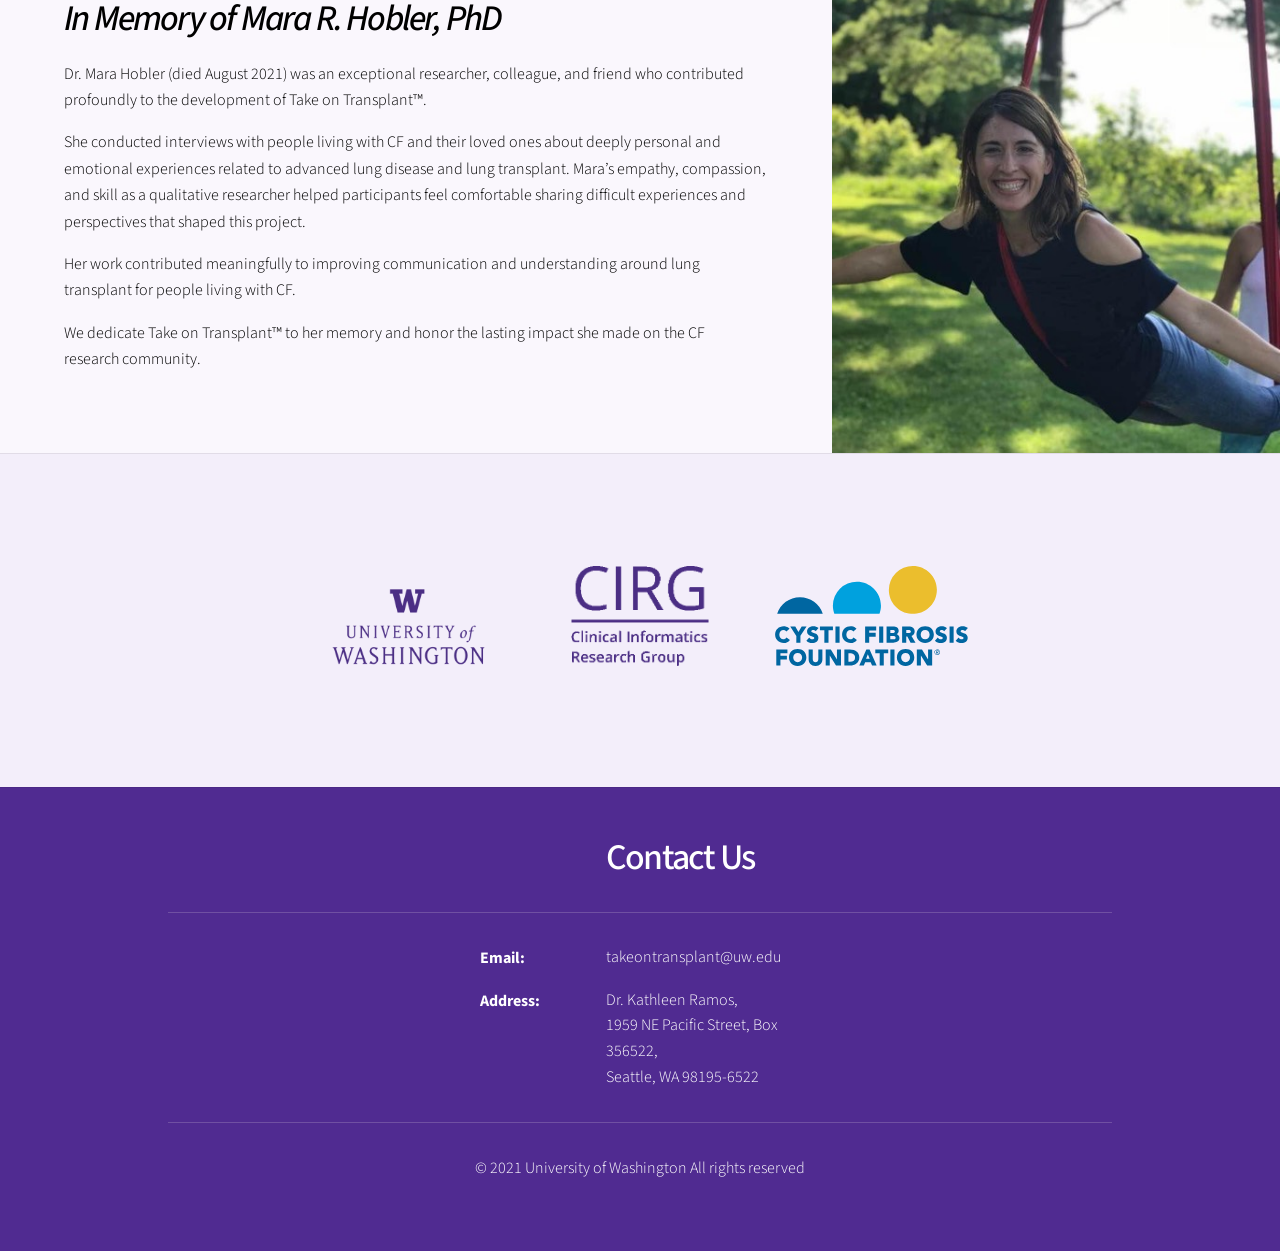
==== commit bce9560f: "address console warnings, fix app url" ====
--- a/index.html
+++ b/index.html
@@ -21,21 +21,12 @@
     <link rel="icon" type="image/x-icon" href="favicon.ico" />
     <link
       rel="stylesheet"
-      href="assets/css/main.css?09-23-26%2015%3A47%3A34%20"
+      href="assets/css/main.css?09-24-26%2015%3A47%3A34%20"
     />
   </head>
   <noscript
     ><p class="noscript">Your browser does not support JavaScript!</p></noscript
   >
-  <noscript>
-    <!-- Matomo Image Tracker-->
-    <img
-      src="https://piwik.cirg.washington.edu/matomo.php?idsite=50&amp;rec=1"
-      style="border: 0"
-      alt=""
-    />
-    <!-- End Matomo -->
-  </noscript>
   <body class="is-preload">
     <header>
       <div>
@@ -79,7 +70,7 @@
           <ul class="actions stacked">
             <li class="hero-buttons-container">
               <a
-                href="https://clone-dhair2-dev.cirg.washington.edu/"
+                href="https://app.takeontransplant.org"
                 class="button big wide primary"
                 id="btnGoToApp"
               >
@@ -103,9 +94,9 @@
           <img
             src="images/Logo Background.png"
             srcset="
-              images/responsive/Logo Background-480.png 480w,
-              images/responsive/Logo Background-800.png 800w,
-              images/responsive/Logo Background-1200.png 1200w
+              images/responsive/Logo_Background-480.png 480w,
+              images/responsive/Logo_Background-800.png 800w,
+              images/responsive/Logo_Background-1200.png 1200w
             "
             sizes="(max-width: 736px) 100vw, 50vw"
             alt=""
@@ -305,9 +296,9 @@
           <img
             src="images/20180808_Neuro CSE Shoot_118 1.png"
             srcset="
-              images/responsive/20180808_Neuro CSE Shoot_118 1-480.png 480w,
-              images/responsive/20180808_Neuro CSE Shoot_118 1-800.png 800w,
-              images/responsive/20180808_Neuro CSE Shoot_118 1-1200.png 1200w
+              images/responsive/20180808_Neuro_CSE_Shoot_118_1-480.png 480w,
+              images/responsive/20180808_Neuro_CSE_Shoot_118_1-800.png 800w,
+              images/responsive/20180808_Neuro_CSE_Shoot_118_1-1200.png 1200w
             "
             sizes="(max-width: 736px) 100vw, 50vw"
             alt=""
@@ -668,7 +659,7 @@
     </div>
 
     <!-- Scripts -->
-    <script src="assets/js/main.js?09-23-26%2014%3A47%3A34%20"></script>
+    <script src="assets/js/main.js?09-23-26%2114%3A47%3A34%20"></script>
     <script src="assets/js/translation.js?09-23-26%2014%3A47%3A34%20"></script>
   </body>
 </html>
--- a/assets/css/main.css
+++ b/assets/css/main.css
@@ -1 +1 @@
-:root{--primary-color: #502b91;--button-hover-color: #331163;--button-border-color: #c7b4da;--alt-background-color: #f3eefa;--page-background-color: #faf7fd;--header-background-color: #88868b26;--warning-color: #e5b92e;--feature-story-color: #57c9c9;--feature-resource-color: #b292c8;--feature-faq-color: #e5b92e}html{box-sizing:border-box;font-size:18pt;scroll-behavior:smooth}*,*::before,*::after{box-sizing:inherit}html,body,div,header,footer,section,h1,h2,h3,h4,p,ul,li,a,span,i,sup,img{margin:0;padding:0;border:0;font:inherit;vertical-align:baseline}body{margin:0;min-width:320px;background:#fff;color:#000;font-family:"Source Sans Pro",Helvetica,sans-serif;font-size:1rem;font-weight:300;line-height:1.65;-webkit-text-size-adjust:none}body.is-preload *,body.is-preload *::before,body.is-preload *::after{animation:none !important;transition:none !important}h1,h2,h3,h4,p{text-wrap:pretty}p{text-align:left}h1,h2,h3,h4{margin:0 0 1.25rem;font-weight:300;line-height:1.25;letter-spacing:-0.05em}h1{font-size:3.5rem;font-weight:900;line-height:1.2}h2{font-size:2.25rem;font-weight:500}h3{font-size:1.5rem;font-weight:500}h4{font-size:1.1rem}p{margin-bottom:1rem}p.major{font-size:1.2rem}h3.narrow-gap{margin-bottom:1rem}h4.half-gap{margin-bottom:.5rem}i{font-style:italic}sup{position:relative;top:-0.75rem;left:4px;margin-right:8px;font-size:.85rem}hr{margin:2rem 0;border:0;border-bottom:1px solid rgba(239,231,231,.2)}hr.dark{border-bottom-color:rgba(137,131,131,.2)}a{color:#000;text-decoration:underline;transition:color .2s ease-in-out}a:hover{color:#47d3e5;text-decoration:none}header{position:fixed;z-index:999;top:0;left:0;display:flex;align-items:center;justify-content:flex-end;width:100%;padding:4px 16px;gap:16px;background:var(--header-background-color)}select{width:100%;min-width:120px;height:2rem;padding:0 2.75rem 0 .825rem;appearance:none;border:2px solid var(--button-border-color);border-radius:4px;outline:0;background-color:#fff;background-image:url("data:image/svg+xml;charset=utf8,%3Csvg xmlns='http://www.w3.org/2000/svg' width='40' height='40' preserveAspectRatio='none' viewBox='0 0 40 40'%3E%3Cpath d='M9.4,12.3l10.4,10.4l10.4-10.4c0.2-0.2,0.5-0.4,0.9-0.4c0.3,0,0.6,0.1,0.9,0.4l3.3,3.3c0.2,0.2,0.4,0.5,0.4,0.9 c0,0.4-0.1,0.6-0.4,0.9L20.7,31.9c-0.2,0.2-0.5,0.4-0.9,0.4c-0.3,0-0.6-0.1-0.9-0.4L4.3,17.3c-0.2-0.2-0.4-0.5-0.4-0.9 c0-0.4,0.1-0.6,0.4-0.9l3.3-3.3c0.2-0.2,0.5-0.4,0.9-0.4S9.1,12.1,9.4,12.3z' fill='rgba(0, 0, 0, 0.2)' /%3E%3C/svg%3E");background-repeat:no-repeat;background-position:calc(100% - .6rem) center;background-size:1rem;color:var(--primary-color);font:inherit;text-align:center;text-overflow:ellipsis}select:focus{border-color:var(--button-hover-color);box-shadow:0 0 0 1px var(--button-hover-color)}select option{color:#000;background:#fff}#wrapper{width:100%;overflow-x:hidden;background-color:inherit}#wrapper.divided>*{box-shadow:inset 0 1px 0 rgba(0,0,0,.075)}#wrapper.divided>:first-child{box-shadow:none !important}#wrapper.divided>.invert{box-shadow:inset 0 1px 0 rgba(255,255,255,.125)}#wrapper>.invert{color:#fff;background-color:#000}#wrapper>.invert a,#wrapper>.invert h2{color:#fff}#wrapper>.invert a:hover{color:#47d3e5}.default-background{background-color:var(--page-background-color) !important}.default-background.lighten{background-color:rgba(250,247,253,.9019607843) !important}.default-color{color:#000 !important}.bg-alt{background-color:var(--alt-background-color) !important}.align-left,.content-align-left{text-align:left}.align-center{text-align:center}.image{position:relative;display:inline-block;border:0;border-radius:4px}.image img{display:block;border-radius:4px}.image.fit{display:block;width:100%;max-width:200px;margin:auto}@media screen and (max-width: 736px){.image.fit{max-width:140px}}.banner .image,.spotlight .image{background-color:rgba(0,0,0,.125)}.spotlight.invert .image{background-color:rgba(255,255,255,.125)}.button,button{display:inline-block;max-width:26rem;height:4.25em;padding:.25rem 2.5em;overflow:hidden;appearance:none;border:0;border-radius:3.75em;background:#fff;box-shadow:inset 0 0 0 2px var(--button-border-color);color:var(--primary-color) !important;cursor:pointer;font:inherit;font-size:.75rem;font-weight:400;letter-spacing:.125em;line-height:3.75em;text-align:center;text-decoration:none;text-overflow:ellipsis;text-transform:uppercase;white-space:nowrap;transition:background-color .2s ease-in-out,box-shadow .2s ease-in-out,color .2s ease-in-out}.button.wide{min-width:14em}.button.primary{background-color:var(--primary-color) !important;box-shadow:inset 0 0 0 2px var(--primary-color);color:#fff !important}.button:hover,button:hover,#wrapper>.invert .button:hover{background-color:var(--button-hover-color) !important;box-shadow:inset 0 0 0 1px var(--button-hover-color);color:#fff !important}.button:active,button:active{background-color:rgba(71,211,229,.2);box-shadow:inset 0 0 0 1px var(--button-hover-color);color:var(--button-hover-color) !important}.button.primary:hover,.button.primary:active{background-color:rgba(80,43,145,.2);box-shadow:inset 0 0 0 1px var(--primary-color);color:#fff !important}button.plain{width:auto;height:auto;padding:0;border:0;border-radius:0;background:rgba(0,0,0,0);box-shadow:none;line-height:normal}#wrapper>.invert .button{background-color:#fff;box-shadow:inset 0 0 0 1px var(--primary-color)}ul.actions{display:flex;margin:0 0 2rem -1rem;padding-left:0;list-style:none;cursor:default}ul.actions li{padding-left:1rem;vertical-align:middle}ul.actions.stacked{flex-direction:column;margin-left:0}ul.actions.stacked li{padding:1.3rem 0 0}ul.actions.stacked li:first-child{padding-top:0}.hero-logo-container{margin-bottom:.6rem !important}.hero-logo{height:1.75em}.hero-buttons-container{display:flex;gap:.8rem;margin-top:1.2rem}.button-icon{width:1em;height:1em;margin-left:.3rem;vertical-align:-0.125em;fill:none;stroke:currentColor;stroke-width:2.25;stroke-linecap:round;stroke-linejoin:round}.banner.style2{position:relative;display:flex;align-items:center;justify-content:flex-start;min-height:100vh;overflow-x:hidden;background-color:inherit;text-align:left}.banner.style2 .content{position:relative;z-index:1;width:40rem;max-width:100%;margin-bottom:2rem;padding:5.25rem 5.25rem 3.25rem;border-radius:.5rem;background-color:inherit}.banner.style2 .content.wide{width:50rem;padding:3rem 3.25rem 2.25rem}.banner.style2.orient-left .content{border-top-left-radius:0;border-bottom-left-radius:0}.banner.style2 .image{position:absolute;top:0;left:0;width:100%;height:100%;border-radius:0}.banner.style2 .image img,.spotlight.style1 .image img,.spotlight.style5 .image img{position:absolute;top:0;left:0;display:block;width:100%;height:100%;border-radius:0;object-fit:cover;object-position:center}.spotlight.style1{position:relative;display:flex;align-items:stretch;flex-direction:row;justify-content:flex-end;overflow-x:hidden;text-align:left}.spotlight.style1.orient-right{flex-direction:row-reverse}.spotlight.style1 .content{align-self:center;flex:1 1 auto;width:65%;max-width:64rem;margin:0 auto;padding:7rem 7rem 5rem}.spotlight.style1 .image{flex:0 0 auto;width:35%;min-width:25rem;border-radius:0}.spotlight.style5{position:relative;display:flex;align-items:center;justify-content:center;padding:5rem 5.25rem;overflow-x:hidden;background-color:inherit;text-align:center}.spotlight.style5.orient-left{justify-content:flex-start}.spotlight.style5.orient-right{justify-content:flex-end}.spotlight.style5 .content{position:relative;z-index:1;width:40rem;max-width:52.5%;padding:3.5rem;border-radius:.5rem;background-color:inherit}.spotlight.style5 .image{position:absolute;top:0;left:0;width:100%;height:100%;border-radius:0}.spotlight.style5.image-position-left .image img{object-position:left}.fade-bg{opacity:.4}.content .content-description{margin-bottom:1.75rem !important}.spotlight.style1 .image.image-no-upscale{display:flex;align-items:flex-start;justify-content:center;background:#faf7fd;box-shadow:inset 0 1px 0 rgba(0,0,0,.075)}.spotlight.style1 .image.image-no-upscale img{position:relative;top:auto;left:auto;width:auto;max-width:min(100%,730px)}.features-container{display:flex;flex-wrap:wrap;gap:1.5rem;margin-top:1.75rem}@media(min-width: 768px){.features-container .feature{flex:1;max-width:calc(33.333% - 1.5rem)}}.features-container .feature-title{display:flex;align-items:flex-start;gap:.75rem;margin-bottom:1rem !important}.features-container .feature-title h3{margin:0 !important}.feature-icon{flex:0 0 auto;width:1.5rem;height:1.5rem;fill:none;stroke:currentColor;stroke-width:1.8;stroke-linecap:round;stroke-linejoin:round}@media(min-width: 768px){.feature-icon{position:relative;top:.25rem}}.story{color:var(--feature-story-color);border:1px solid var(--feature-story-color);border-radius:100%}.resource{color:var(--feature-resource-color)}.faq{color:var(--feature-faq-color)}.flex{display:flex;align-items:center;justify-content:center;flex-wrap:wrap;gap:1rem}.flex-align-center{display:flex;align-items:center;gap:1rem}.flex-align-center p{margin:0}.flex-align-start{display:flex;align-items:flex-start;gap:1rem}.flex-gap-4{gap:4rem}.flex-wrap{flex-wrap:wrap}.flex-list{display:flex;flex-direction:column;gap:.25rem;margin-bottom:.25rem}.flex-two-columns{display:flex;flex-wrap:wrap;gap:1rem}@media(min-width: 768px){.flex-two-columns{gap:4rem}.flex-two-columns .item{flex:calc(50% - 4rem)}}.degree{margin-left:4px;font-size:1rem}.pt-half{padding-top:.5rem !important}.pb-2{padding-bottom:2rem !important}.text-left{text-align:left !important}.is-hidden{display:none !important;visibility:hidden !important;max-height:0 !important;overflow:hidden !important;opacity:0 !important}.video-wrapper{position:relative;max-width:100%;padding:0}.video-close-container{position:absolute;z-index:10;top:16px;right:60px}.video-container{position:relative;width:100%;overflow:hidden;aspect-ratio:16/9;background:rgba(0,0,0,0)}.video-container iframe{position:absolute;top:-2px;left:-2px;width:calc(100% + 4px);height:calc(100% + 4px);border:0}.wrapper.style1>.inner{width:64rem;max-width:100%;margin:0 auto;padding:7rem 3.5rem 5rem}.wrapper.style1>.inner.medium{width:50rem}.items.style3{position:relative;display:flex;flex-wrap:wrap;justify-content:center;margin:2rem 0}.items.style3>*{flex:0 0 auto}.items.style3.medium>*{width:calc(33.3333333333% - 2.1875rem);padding:1.09375rem 1.09375rem .1rem}.cirg-footer-logo{position:relative;width:70% !important;max-width:100%;margin:auto !important}footer{padding-bottom:1.35rem;background-color:var(--primary-color) !important;color:#fff !important}footer .inner{padding:3rem 2.5rem !important}.footer-heading{margin:0 !important;color:#fff !important}.footer-contact{display:flex;flex-direction:column;gap:1rem;max-width:640px;margin:0 auto;text-align:left}.footer-contact-row{display:grid;grid-template-columns:110px 1fr;align-items:start;gap:1rem;width:100%;margin:auto}.footer-contact-label{font-weight:700}.footer-contact-value{line-height:1.6}.footer-contact a{color:inherit;text-decoration:none}.footer-contact a:hover{text-decoration:underline}.footer-copyright{max-width:480px;margin:auto;text-align:center}.clip-spacer{clip-path:polygon(100% 0%, 0% 0%, 0% 65%, 1% 64.95%, 2% 64.8%, 3% 64.6%, 4% 64.3%, 5% 63.9%, 6% 63.45%, 7% 62.9%, 8% 62.25%, 9% 61.55%, 10% 60.8%, 11% 59.95%, 12% 59.05%, 13% 58.1%, 14% 57.1%, 15% 56.05%, 16% 55%, 17% 53.9%, 18% 52.8%, 19% 51.65%, 20% 50.5%, 21% 49.35%, 22% 48.2%, 23% 47.05%, 24% 45.9%, 25% 44.8%, 26% 43.75%, 27% 42.75%, 28% 41.75%, 29% 40.8%, 30% 39.9%, 31% 39.1%, 32% 38.35%, 33% 37.65%, 34% 37.05%, 35% 36.5%, 36% 36.05%, 37% 35.65%, 38% 35.35%, 39% 35.15%, 40% 35.05%, 41% 35%, 42% 35.05%, 43% 35.2%, 44% 35.45%, 45% 35.75%, 46% 36.15%, 47% 36.65%, 48% 37.2%, 49% 37.85%, 50% 38.55%, 51% 39.35%, 52% 40.2%, 53% 41.1%, 54% 42.05%, 55% 43.05%, 56% 44.1%, 57% 45.15%, 58% 46.3%, 59% 47.4%, 60% 48.55%, 61% 49.7%, 62% 50.85%, 63% 52%, 64% 53.15%, 65% 54.25%, 66% 55.35%, 67% 56.4%, 68% 57.45%, 69% 58.4%, 70% 59.35%, 71% 60.2%, 72% 61.05%, 73% 61.8%, 74% 62.45%, 75% 63.05%, 76% 63.6%, 77% 64.05%, 78% 64.4%, 79% 64.7%, 80% 64.85%, 81% 65%, 82% 65%, 83% 64.9%, 84% 64.75%, 85% 64.5%, 86% 64.2%, 87% 63.75%, 88% 63.25%, 89% 62.7%, 90% 62.05%, 91% 61.3%, 92% 60.5%, 93% 59.65%, 94% 58.75%, 95% 57.8%, 96% 56.8%, 97% 55.75%, 98% 54.65%, 99% 53.55%, 100% 52.4%);position:relative;top:120px;min-height:48px;margin-top:-48px;background:var(--alt-background-color);transform:rotate(180deg)}@media screen and (max-width: 1680px){html{font-size:14pt}.banner.style2 .content{padding:3.75rem 3.75rem 1.75rem}.spotlight.style1 .content{padding:5rem}.spotlight.style5{padding:3rem 3.75rem}.spotlight.style5 .content{padding:3.5rem 2.5rem}.wrapper.style1>.inner{padding:3.5rem 0}}@media screen and (max-width: 1280px){html{font-size:12pt}.banner.style2 .content{padding:4rem 3rem 2rem}.spotlight.style1 .content{padding:4rem}.spotlight.style5{padding:3rem}.spotlight.style5 .content{padding:3rem 2rem}.wrapper.style1>.inner{padding:4rem 0}}@media screen and (max-width: 980px){.banner.style2 .content{padding:3.75rem 2.25rem 1.75rem}.spotlight.style1 .content{width:50%;min-width:0;padding:3.75rem 3rem}.spotlight.style1 .image{width:50%;min-width:0}.spotlight.style5{padding:3rem 2.25rem 2rem}.spotlight.style5 .content{padding:2.25rem}.wrapper.style1>.inner{padding:3.5rem 0 4.5rem}.items.style3.medium>*{width:100%;padding:1.75rem 1.75rem .1rem}}@media screen and (max-width: 736px){html{font-size:11pt}h1{font-size:2.5rem}h2{font-size:2rem}h3{font-size:1.25rem}h4{font-size:1rem}p.major{font-size:1.1rem}.banner.style2 .content{padding:2.5rem 1.5rem .5rem}.spotlight.style1 .content{padding:2.5rem 3rem}.spotlight.style5{padding:2rem 1.5rem 2.5rem}.spotlight.style5 .content{padding:1.5rem}.wrapper.style1>.inner{padding:3.5rem 3rem 4.5rem}.items.style3{margin:2rem 0}}@media screen and (max-width: 736px)and (orientation: portrait){.spotlight.style1,.spotlight.style1.orient-right{flex-direction:column-reverse;text-align:center !important}.spotlight.style1 .content,.spotlight.style1 .image{width:100%}.spotlight.style1 .image img{position:relative}}@media screen and (max-width: 480px){ul.actions:not(.fixed){flex-direction:column;width:100% !important;margin-left:0}ul.actions:not(.fixed) li{flex:1 1 auto;width:100%;padding:1rem 0 0;text-align:center}ul.actions:not(.fixed) li:first-child{padding-top:0}ul.actions:not(.fixed) li .button,ul.actions:not(.fixed) li>*{width:100%}.spotlight.style5 .content{max-width:80%}.items.style3.medium>*{width:100%;padding:1.3125rem 0 .1rem}.items.style3.medium>:first-child{padding-top:0}.items.style3.medium>:last-child{padding-bottom:0}}@media screen and (max-width: 360px){html{font-size:10pt}}@media screen and (min-width: 768px){.footer-contact-row{width:50%}}.noscript{padding:.5rem;color:var(--warning-color);background:#fff;position:relative;z-index:111111;font-weight:500;margin:0}/*# sourceMappingURL=main.css.map */
+:root{--primary-color: #502b91;--button-hover-color: #331163;--button-border-color: #c7b4da;--alt-background-color: #f3eefa;--page-background-color: #faf7fd;--header-background-color: #88868b26;--warning-color: #e5b92e;--feature-story-color: #57c9c9;--feature-resource-color: #b292c8;--feature-faq-color: #e5b92e}html{box-sizing:border-box;font-size:18pt;scroll-behavior:smooth}*,*::before,*::after{box-sizing:inherit}html,body,div,header,footer,section,h1,h2,h3,h4,p,ul,li,a,span,i,sup,img{margin:0;padding:0;border:0;font:inherit;vertical-align:baseline}body{margin:0;min-width:320px;background:#fff;color:#000;font-family:"Source Sans Pro",Helvetica,sans-serif;font-size:1rem;font-weight:300;line-height:1.65;-webkit-text-size-adjust:none}body.is-preload *,body.is-preload *::before,body.is-preload *::after{animation:none !important;transition:none !important}h1,h2,h3,h4,p{text-wrap:pretty}p{text-align:left}h1,h2,h3,h4{margin:0 0 1.25rem;font-weight:300;line-height:1.25;letter-spacing:-0.05em}h1{font-size:3.5rem;font-weight:900;line-height:1.2}h2{font-size:2.25rem;font-weight:500}h3{font-size:1.5rem;font-weight:500}h4{font-size:1.1rem}p{margin-bottom:1rem}p.major{font-size:1.2rem}h3.narrow-gap{margin-bottom:1rem}h4.half-gap{margin-bottom:.5rem}i{font-style:italic}sup{position:relative;top:-0.75rem;left:4px;margin-right:8px;font-size:.85rem}hr{margin:2rem 0;border:0;border-bottom:1px solid rgba(239,231,231,.2)}hr.dark{border-bottom-color:rgba(137,131,131,.2)}a{color:#000;text-decoration:underline;transition:color .2s ease-in-out}a:hover{color:#47d3e5;text-decoration:none}header{position:fixed;z-index:999;top:0;left:0;display:flex;align-items:center;justify-content:flex-end;width:100%;padding:4px 16px;gap:16px;background:var(--header-background-color)}select{width:100%;min-width:120px;height:2rem;padding:0 2.75rem 0 .825rem;appearance:none;border:2px solid var(--button-border-color);border-radius:4px;outline:0;background-color:#fff;background-image:url("data:image/svg+xml;charset=utf8,%3Csvg xmlns='http://www.w3.org/2000/svg' width='40' height='40' preserveAspectRatio='none' viewBox='0 0 40 40'%3E%3Cpath d='M9.4,12.3l10.4,10.4l10.4-10.4c0.2-0.2,0.5-0.4,0.9-0.4c0.3,0,0.6,0.1,0.9,0.4l3.3,3.3c0.2,0.2,0.4,0.5,0.4,0.9 c0,0.4-0.1,0.6-0.4,0.9L20.7,31.9c-0.2,0.2-0.5,0.4-0.9,0.4c-0.3,0-0.6-0.1-0.9-0.4L4.3,17.3c-0.2-0.2-0.4-0.5-0.4-0.9 c0-0.4,0.1-0.6,0.4-0.9l3.3-3.3c0.2-0.2,0.5-0.4,0.9-0.4S9.1,12.1,9.4,12.3z' fill='rgba(0, 0, 0, 0.2)' /%3E%3C/svg%3E");background-repeat:no-repeat;background-position:calc(100% - .6rem) center;background-size:1rem;color:var(--primary-color);font:inherit;text-align:center;text-overflow:ellipsis}select:focus{border-color:var(--button-hover-color);box-shadow:0 0 0 1px var(--button-hover-color)}select option{color:#000;background:#fff}#wrapper{width:100%;overflow-x:hidden;background-color:inherit}#wrapper.divided>*{box-shadow:inset 0 1px 0 rgba(0,0,0,.075)}#wrapper.divided>:first-child{box-shadow:none !important}#wrapper.divided>.invert{box-shadow:inset 0 1px 0 rgba(255,255,255,.125)}#wrapper>.invert{color:#fff;background-color:#000}#wrapper>.invert a,#wrapper>.invert h2{color:#fff}#wrapper>.invert a:hover{color:#47d3e5}.default-background{background-color:var(--page-background-color) !important}.default-background.lighten{background-color:rgba(250,247,253,.9019607843) !important}.default-color{color:#000 !important}.bg-alt{background-color:var(--alt-background-color) !important}.align-left,.content-align-left{text-align:left}.align-center{text-align:center}.image{position:relative;display:inline-block;border:0;border-radius:4px}.image img{display:block;border-radius:4px}.image.fit{display:block;width:100%;max-width:200px;margin:auto}@media screen and (max-width: 736px){.image.fit{max-width:140px}}.banner .image,.spotlight .image{background-color:rgba(0,0,0,.125)}.spotlight.invert .image{background-color:rgba(255,255,255,.125)}.button,button{display:inline-block;max-width:26rem;height:4.25em;padding:.25rem 2.5em;overflow:hidden;appearance:none;border:0;border-radius:3.75em;background:#fff;box-shadow:inset 0 0 0 2px var(--button-border-color);color:var(--primary-color) !important;cursor:pointer;font:inherit;font-size:.75rem;font-weight:400;letter-spacing:.125em;line-height:3.75em;text-align:center;text-decoration:none;text-overflow:ellipsis;text-transform:uppercase;white-space:nowrap;transition:background-color .2s ease-in-out,box-shadow .2s ease-in-out,color .2s ease-in-out}.button.wide{min-width:14em}.button.primary{background-color:var(--primary-color) !important;box-shadow:inset 0 0 0 2px var(--primary-color);color:#fff !important}.button:hover,button:hover,#wrapper>.invert .button:hover{background-color:var(--button-hover-color) !important;box-shadow:inset 0 0 0 1px var(--button-hover-color);color:#fff !important}.button:active,button:active{background-color:rgba(71,211,229,.2);box-shadow:inset 0 0 0 1px var(--button-hover-color);color:var(--button-hover-color) !important}.button.primary:hover,.button.primary:active{background-color:rgba(80,43,145,.2);box-shadow:inset 0 0 0 1px var(--primary-color);color:#fff !important}button.plain{width:auto;height:auto;padding:0;border:0;border-radius:0;background:rgba(0,0,0,0);box-shadow:none;line-height:normal}#wrapper>.invert .button{background-color:#fff;box-shadow:inset 0 0 0 1px var(--primary-color)}ul.actions{display:flex;margin:0 0 2rem -1rem;padding-left:0;list-style:none;cursor:default}ul.actions li{padding-left:1rem;vertical-align:middle}ul.actions.stacked{flex-direction:column;margin-left:0}ul.actions.stacked li{padding:1.3rem 0 0}ul.actions.stacked li:first-child{padding-top:0}.hero-logo-container{margin-bottom:.6rem !important}.hero-logo{height:1.75em}.hero-buttons-container{display:flex;gap:.8rem;margin-top:1.2rem}.button-icon{width:1em;height:1em;margin-left:.3rem;vertical-align:-0.125em;fill:none;stroke:currentColor;stroke-width:2.25;stroke-linecap:round;stroke-linejoin:round}.banner.style2{position:relative;display:flex;align-items:center;justify-content:flex-start;min-height:100vh;overflow-x:hidden;background-color:inherit;text-align:left}.banner.style2 .content{position:relative;z-index:1;width:40rem;max-width:100%;margin-bottom:2rem;padding:5.25rem 5.25rem 3.25rem;border-radius:.5rem;background-color:inherit}.banner.style2 .content.wide{width:50rem;padding:3rem 3.25rem 2.25rem}.banner.style2.orient-left .content{border-top-left-radius:0;border-bottom-left-radius:0}.banner.style2 .image{position:absolute;top:0;left:0;width:100%;height:100%;border-radius:0}.banner.style2 .image img,.spotlight.style1 .image img,.spotlight.style5 .image img{position:absolute;top:0;left:0;display:block;width:100%;height:100%;border-radius:0;object-fit:cover;object-position:center}@media(max-width: 736px){.banner.style2 .image img{object-position:right}}.spotlight.style1{position:relative;display:flex;align-items:stretch;flex-direction:row;justify-content:flex-end;overflow-x:hidden;text-align:left}.spotlight.style1.orient-right{flex-direction:row-reverse}.spotlight.style1 .content{align-self:center;flex:1 1 auto;width:65%;max-width:64rem;margin:0 auto;padding:7rem 7rem 5rem}.spotlight.style1 .image{flex:0 0 auto;width:35%;min-width:25rem;border-radius:0}.spotlight.style5{position:relative;display:flex;align-items:center;justify-content:center;padding:5rem 5.25rem;overflow-x:hidden;background-color:inherit;text-align:center}.spotlight.style5.orient-left{justify-content:flex-start}.spotlight.style5.orient-right{justify-content:flex-end}.spotlight.style5 .content{position:relative;z-index:1;width:40rem;max-width:52.5%;padding:3.5rem;border-radius:.5rem;background-color:inherit}.spotlight.style5 .image{position:absolute;top:0;left:0;width:100%;height:100%;border-radius:0}.spotlight.style5.image-position-left .image img{object-position:left}.fade-bg{opacity:.4}.content .content-description{margin-bottom:1.75rem !important}.spotlight.style1 .image.image-no-upscale{display:flex;align-items:flex-start;justify-content:center;background:#faf7fd;box-shadow:inset 0 1px 0 rgba(0,0,0,.075)}.spotlight.style1 .image.image-no-upscale img{position:relative;top:auto;left:auto;width:auto;max-width:min(100%,730px)}.features-container{display:flex;flex-wrap:wrap;gap:1.5rem;margin-top:1.75rem}@media(min-width: 768px){.features-container .feature{flex:1;max-width:calc(33.333% - 1.5rem)}}.features-container .feature-title{display:flex;align-items:flex-start;gap:.75rem;margin-bottom:1rem !important}.features-container .feature-title h3{margin:0 !important}.feature-icon{flex:0 0 auto;width:1.5rem;height:1.5rem;fill:none;stroke:currentColor;stroke-width:1.8;stroke-linecap:round;stroke-linejoin:round}@media(min-width: 768px){.feature-icon{position:relative;top:.25rem}}.story{color:var(--feature-story-color);border:1px solid var(--feature-story-color);border-radius:100%}.resource{color:var(--feature-resource-color)}.faq{color:var(--feature-faq-color)}.flex{display:flex;align-items:center;justify-content:center;flex-wrap:wrap;gap:1rem}.flex-align-center{display:flex;align-items:center;gap:1rem}.flex-align-center p{margin:0}.flex-align-start{display:flex;align-items:flex-start;gap:1rem}.flex-gap-4{gap:4rem}.flex-wrap{flex-wrap:wrap}.flex-list{display:flex;flex-direction:column;gap:.25rem;margin-bottom:.25rem}.flex-two-columns{display:flex;flex-wrap:wrap;gap:1rem}@media(min-width: 768px){.flex-two-columns{gap:4rem}.flex-two-columns .item{flex:calc(50% - 4rem)}}.degree{margin-left:4px;font-size:1rem}.pt-half{padding-top:.5rem !important}.pb-2{padding-bottom:2rem !important}.text-left{text-align:left !important}.is-hidden{display:none !important;visibility:hidden !important;max-height:0 !important;overflow:hidden !important;opacity:0 !important}.video-wrapper{position:relative;max-width:100%;padding:0}.video-close-container{position:absolute;z-index:10;top:16px;right:60px}.video-container{position:relative;width:100%;overflow:hidden;aspect-ratio:16/9;background:rgba(0,0,0,0)}.video-container iframe{position:absolute;top:-2px;left:-2px;width:calc(100% + 4px);height:calc(100% + 4px);border:0}.wrapper.style1>.inner{width:64rem;max-width:100%;margin:0 auto;padding:7rem 3.5rem 5rem}.wrapper.style1>.inner.medium{width:50rem}.items.style3{position:relative;display:flex;flex-wrap:wrap;justify-content:center;margin:2rem 0}.items.style3>*{flex:0 0 auto}.items.style3.medium>*{width:calc(33.3333333333% - 2.1875rem);padding:1.09375rem 1.09375rem .1rem}.cirg-footer-logo{position:relative;width:70% !important;max-width:100%;margin:auto !important}footer{padding-bottom:1.35rem;background-color:var(--primary-color) !important;color:#fff !important}footer .inner{padding:3rem 2.5rem !important}.footer-heading{margin:0 !important;color:#fff !important}.footer-contact{display:flex;flex-direction:column;gap:1rem;max-width:640px;margin:0 auto;text-align:left}.footer-contact-row{display:grid;grid-template-columns:110px 1fr;align-items:start;gap:1rem;width:100%;margin:auto}.footer-contact-label{font-weight:700}.footer-contact-value{line-height:1.6}.footer-contact a{color:inherit;text-decoration:none}.footer-contact a:hover{text-decoration:underline}.footer-copyright{max-width:480px;margin:auto;text-align:center}.clip-spacer{clip-path:polygon(100% 0%, 0% 0%, 0% 65%, 1% 64.95%, 2% 64.8%, 3% 64.6%, 4% 64.3%, 5% 63.9%, 6% 63.45%, 7% 62.9%, 8% 62.25%, 9% 61.55%, 10% 60.8%, 11% 59.95%, 12% 59.05%, 13% 58.1%, 14% 57.1%, 15% 56.05%, 16% 55%, 17% 53.9%, 18% 52.8%, 19% 51.65%, 20% 50.5%, 21% 49.35%, 22% 48.2%, 23% 47.05%, 24% 45.9%, 25% 44.8%, 26% 43.75%, 27% 42.75%, 28% 41.75%, 29% 40.8%, 30% 39.9%, 31% 39.1%, 32% 38.35%, 33% 37.65%, 34% 37.05%, 35% 36.5%, 36% 36.05%, 37% 35.65%, 38% 35.35%, 39% 35.15%, 40% 35.05%, 41% 35%, 42% 35.05%, 43% 35.2%, 44% 35.45%, 45% 35.75%, 46% 36.15%, 47% 36.65%, 48% 37.2%, 49% 37.85%, 50% 38.55%, 51% 39.35%, 52% 40.2%, 53% 41.1%, 54% 42.05%, 55% 43.05%, 56% 44.1%, 57% 45.15%, 58% 46.3%, 59% 47.4%, 60% 48.55%, 61% 49.7%, 62% 50.85%, 63% 52%, 64% 53.15%, 65% 54.25%, 66% 55.35%, 67% 56.4%, 68% 57.45%, 69% 58.4%, 70% 59.35%, 71% 60.2%, 72% 61.05%, 73% 61.8%, 74% 62.45%, 75% 63.05%, 76% 63.6%, 77% 64.05%, 78% 64.4%, 79% 64.7%, 80% 64.85%, 81% 65%, 82% 65%, 83% 64.9%, 84% 64.75%, 85% 64.5%, 86% 64.2%, 87% 63.75%, 88% 63.25%, 89% 62.7%, 90% 62.05%, 91% 61.3%, 92% 60.5%, 93% 59.65%, 94% 58.75%, 95% 57.8%, 96% 56.8%, 97% 55.75%, 98% 54.65%, 99% 53.55%, 100% 52.4%);position:relative;top:120px;min-height:48px;margin-top:-48px;background:var(--alt-background-color);transform:rotate(180deg)}@media screen and (max-width: 1680px){html{font-size:14pt}.banner.style2 .content{padding:3.75rem 3.75rem 1.75rem}.spotlight.style1 .content{padding:5rem}.spotlight.style5{padding:3rem 3.75rem}.spotlight.style5 .content{padding:3.5rem 2.5rem}.wrapper.style1>.inner{padding:3.5rem 0}}@media screen and (max-width: 1280px){html{font-size:12pt}.banner.style2 .content{padding:4rem 3rem 2rem}.spotlight.style1 .content{padding:4rem}.spotlight.style5{padding:3rem}.spotlight.style5 .content{padding:3rem 2rem}.wrapper.style1>.inner{padding:4rem 0}}@media screen and (max-width: 980px){.banner.style2 .content{padding:3.75rem 2.25rem 1.75rem}.spotlight.style1 .content{width:50%;min-width:0;padding:3.75rem 3rem}.spotlight.style1 .image{width:50%;min-width:0}.spotlight.style5{padding:3rem 2.25rem 2rem}.spotlight.style5 .content{padding:2.25rem}.wrapper.style1>.inner{padding:3.5rem 0 4.5rem}.items.style3.medium>*{width:100%;padding:1.75rem 1.75rem .1rem}}@media screen and (max-width: 736px){html{font-size:11pt}h1{font-size:2.5rem}h2{font-size:2rem}h3{font-size:1.25rem}h4{font-size:1rem}p.major{font-size:1.1rem}.banner.style2 .content{padding:2.5rem 1.5rem .5rem}.spotlight.style1 .content{padding:2.5rem 3rem}.spotlight.style5{padding:2rem 1.5rem 2.5rem}.spotlight.style5 .content{padding:1.5rem}.wrapper.style1>.inner{padding:3.5rem 3rem 4.5rem}.items.style3{margin:2rem 0}}@media screen and (max-width: 736px)and (orientation: portrait){.spotlight.style1,.spotlight.style1.orient-right{flex-direction:column-reverse;text-align:center !important}.spotlight.style1 .content,.spotlight.style1 .image{width:100%}.spotlight.style1 .image img{position:relative}}@media screen and (max-width: 480px){ul.actions:not(.fixed){flex-direction:column;width:100% !important;margin-left:0}ul.actions:not(.fixed) li{flex:1 1 auto;width:100%;padding:1rem 0 0;text-align:center}ul.actions:not(.fixed) li:first-child{padding-top:0}ul.actions:not(.fixed) li .button,ul.actions:not(.fixed) li>*{width:100%}.spotlight.style5 .content{max-width:80%}.items.style3.medium>*{width:100%;padding:1.3125rem 0 .1rem}.items.style3.medium>:first-child{padding-top:0}.items.style3.medium>:last-child{padding-bottom:0}}@media screen and (max-width: 360px){html{font-size:10pt}}@media screen and (min-width: 768px){.footer-contact-row{width:50%}}.noscript{padding:.5rem;color:var(--warning-color);background:#fff;position:relative;z-index:111111;font-weight:500;margin:0}/*# sourceMappingURL=main.css.map */
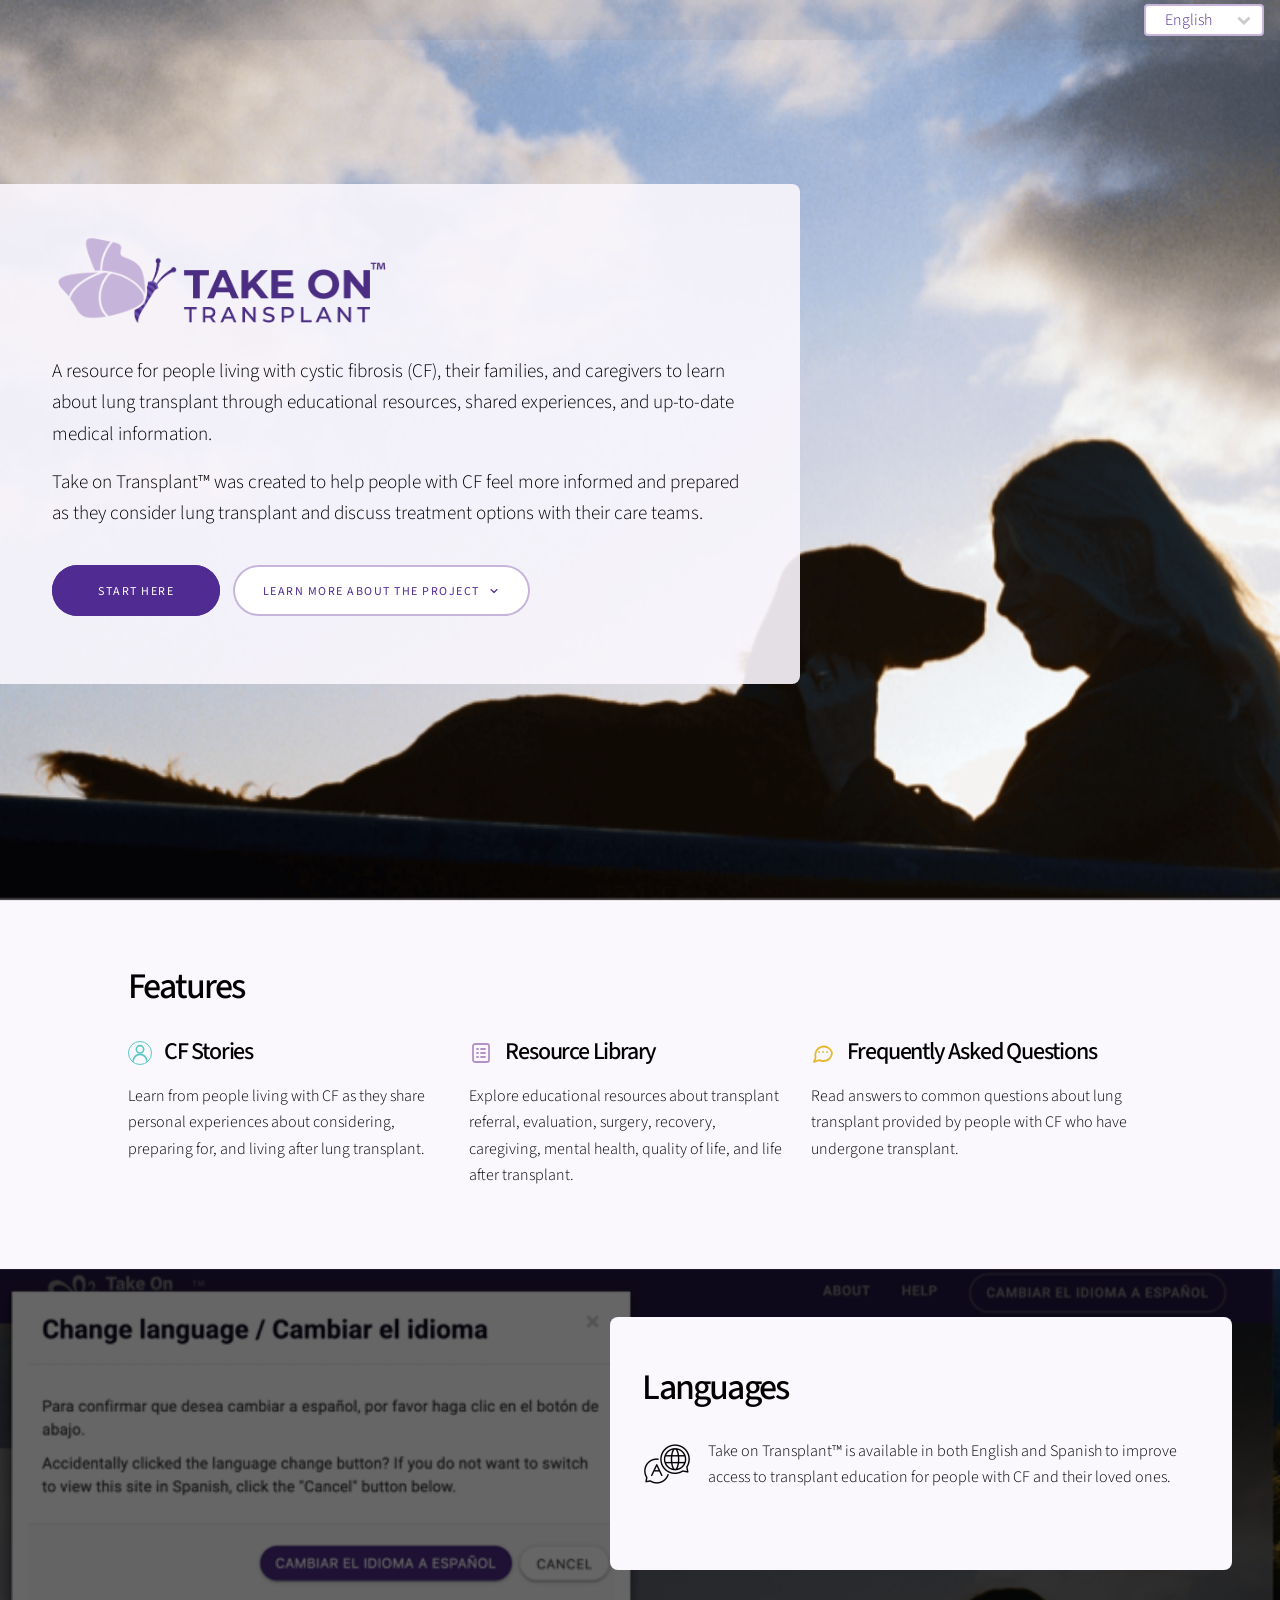
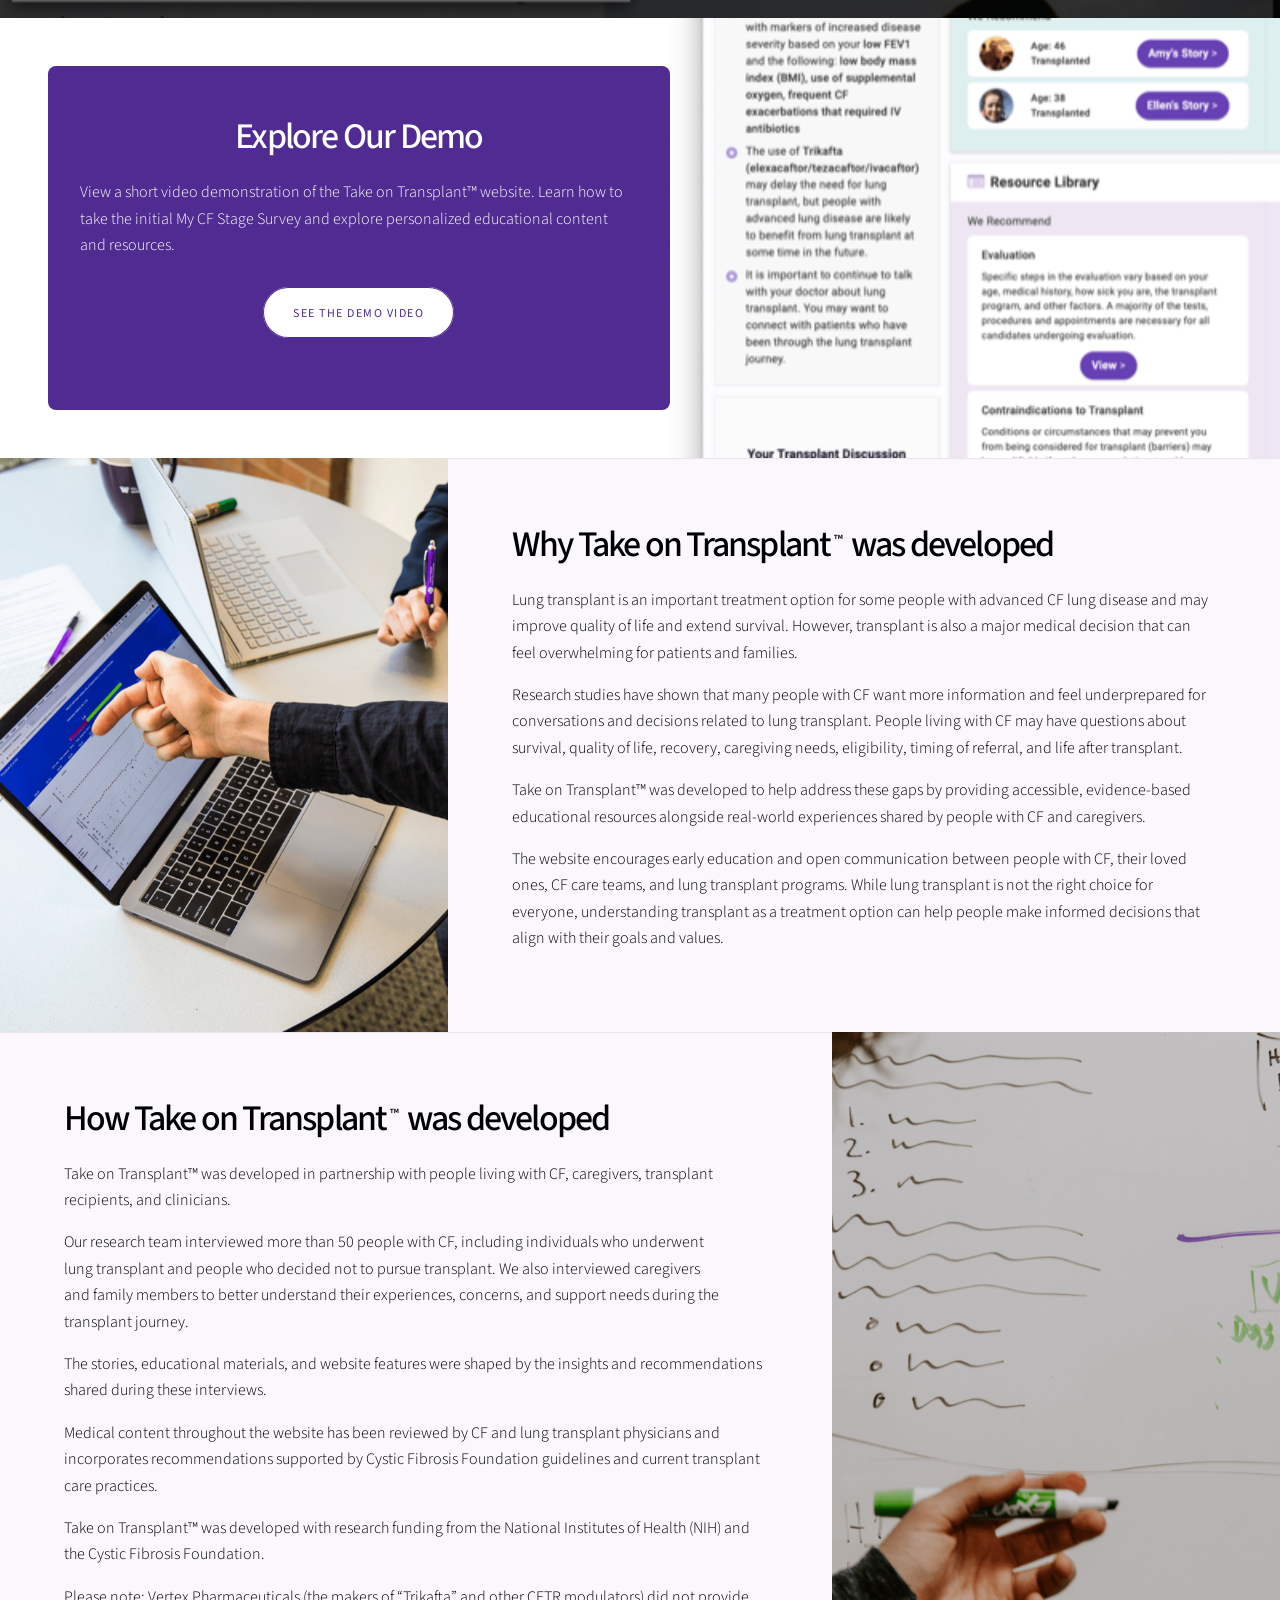
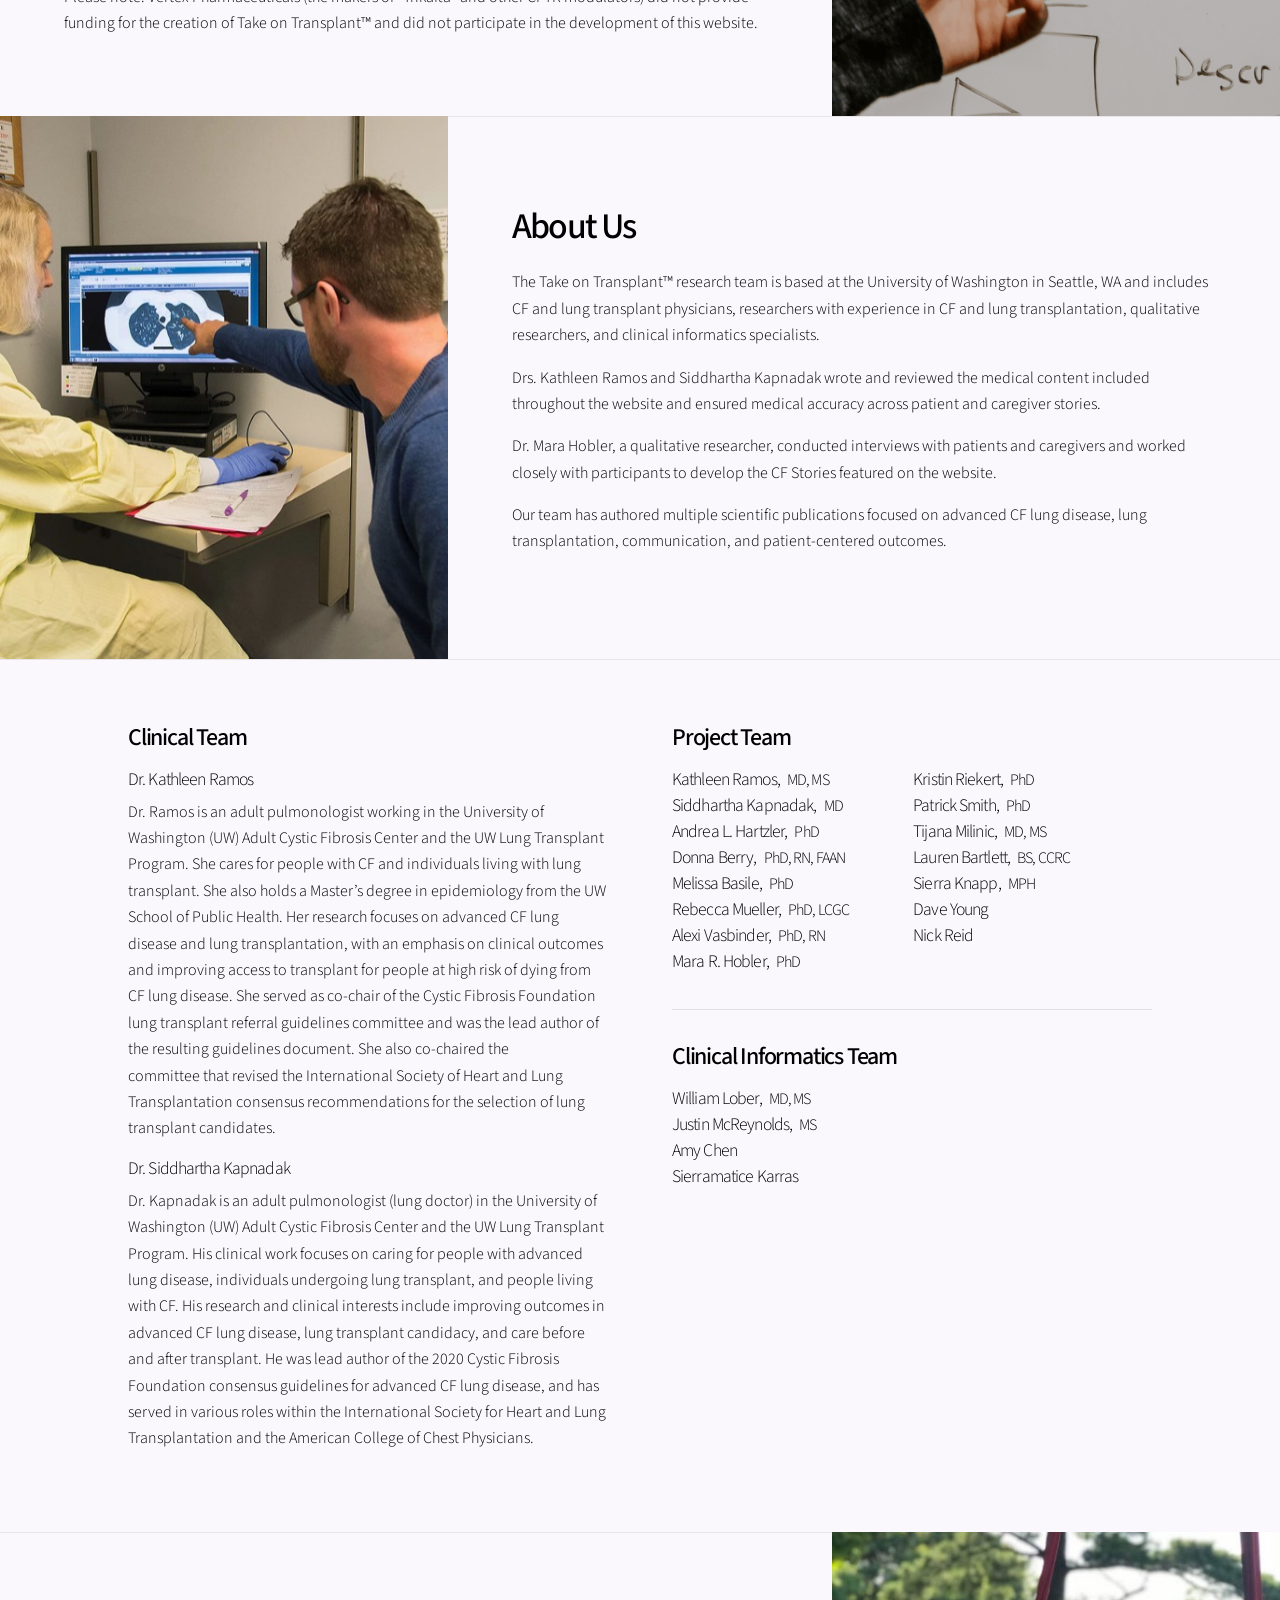
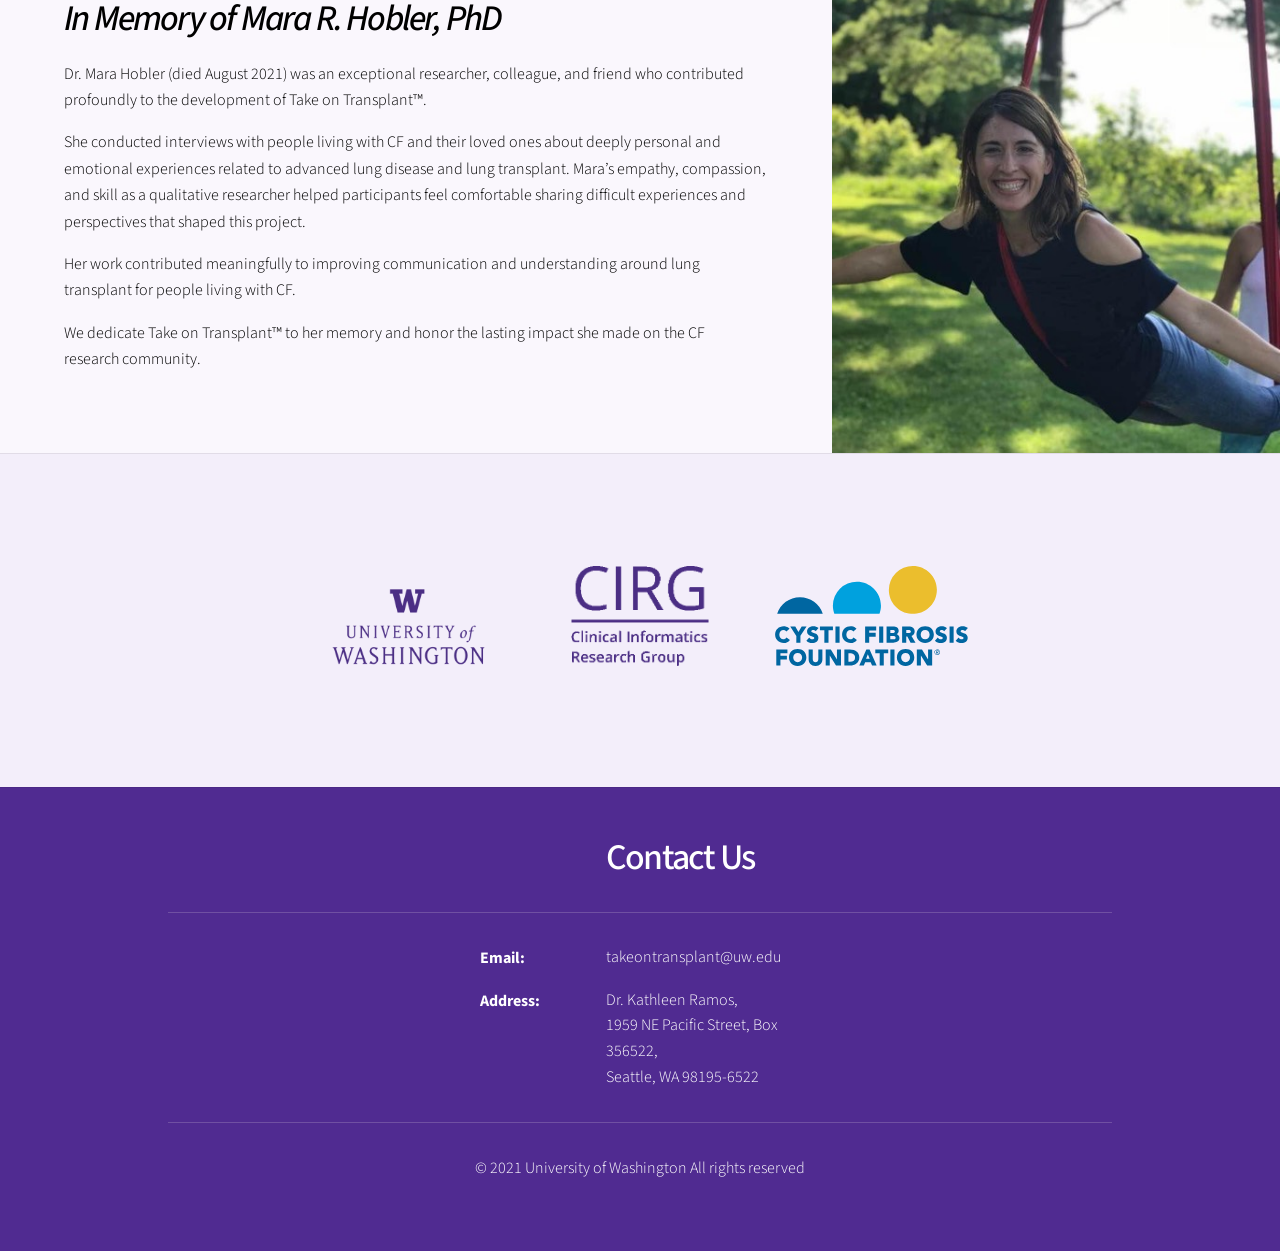
==== commit f5911e6b: "fix matomo siteID" ====
--- a/index.html
+++ b/index.html
@@ -659,7 +659,7 @@
     </div>
 
     <!-- Scripts -->
-    <script src="assets/js/main.js?09-23-26%2114%3A47%3A34%20"></script>
+    <script src="assets/js/main.js?09-28-26%2114%3A47%3A34%20"></script>
     <script src="assets/js/translation.js?09-23-26%2014%3A47%3A34%20"></script>
   </body>
 </html>
